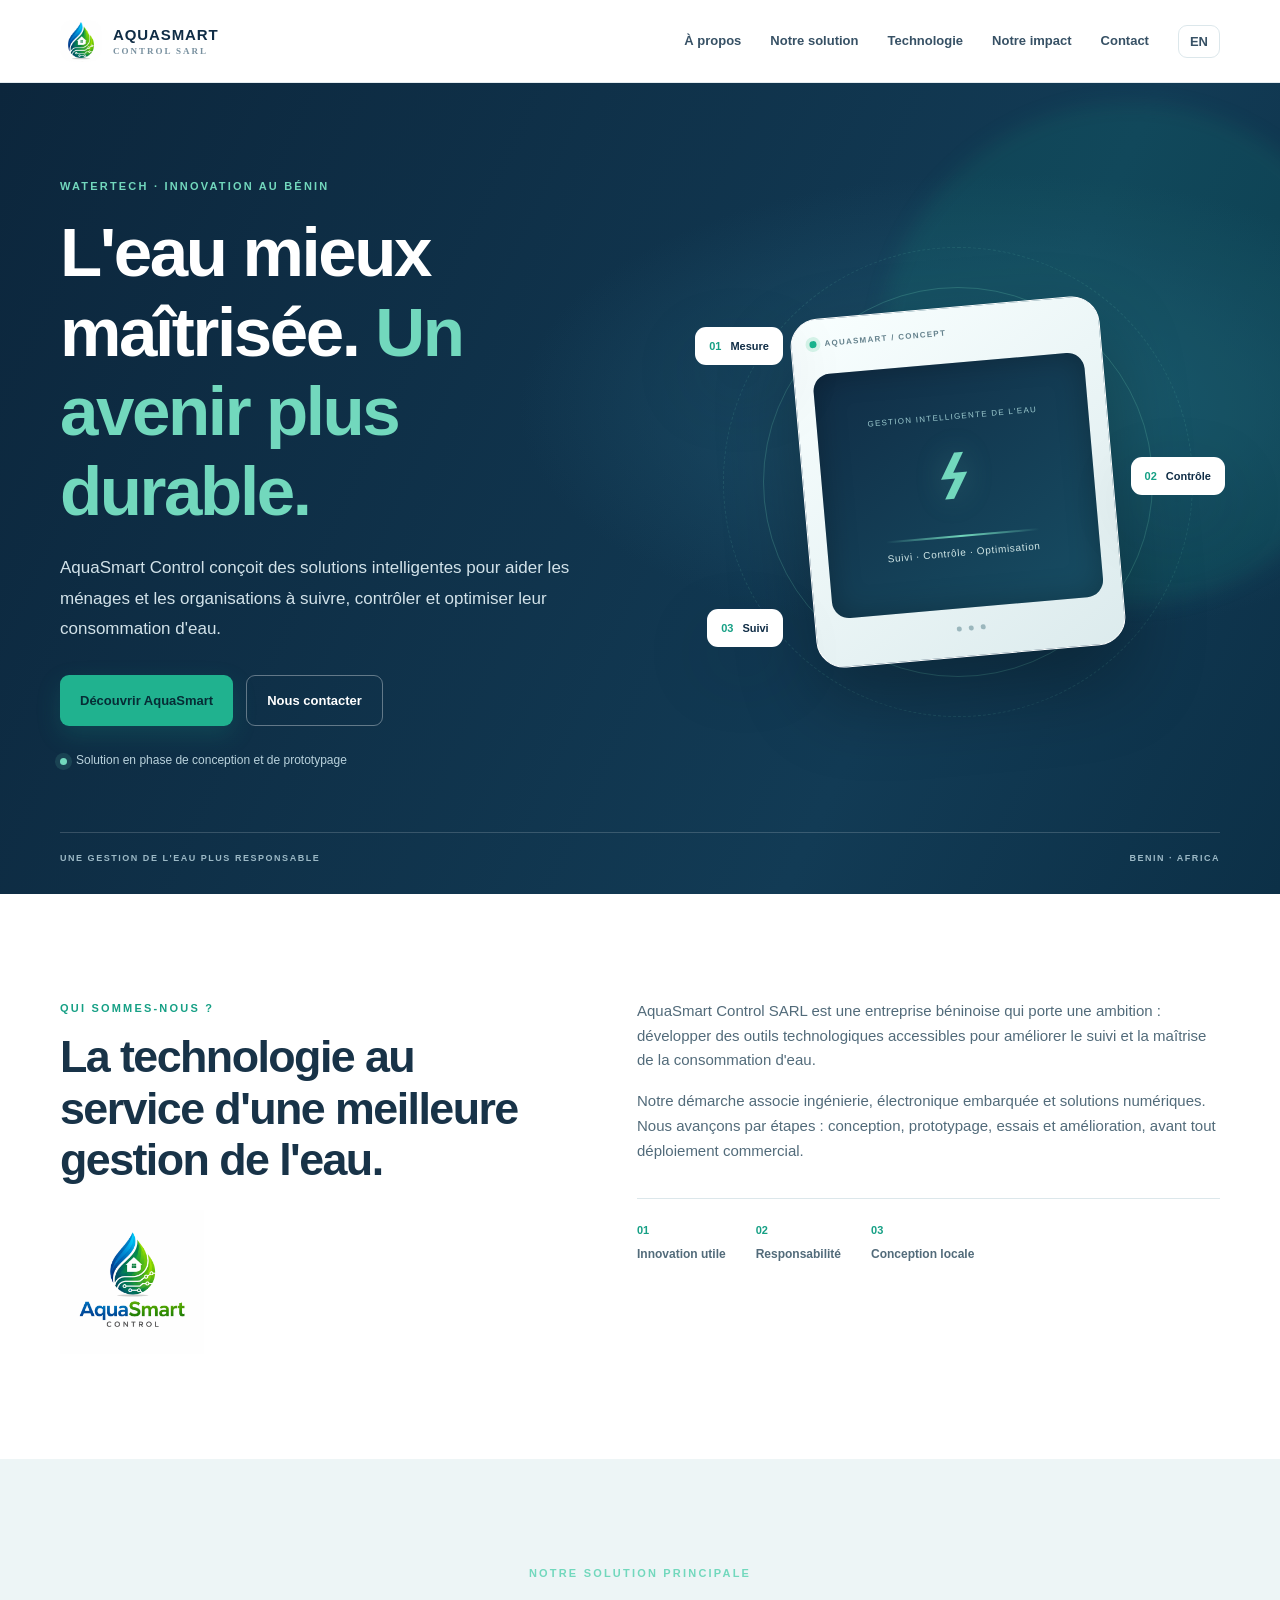
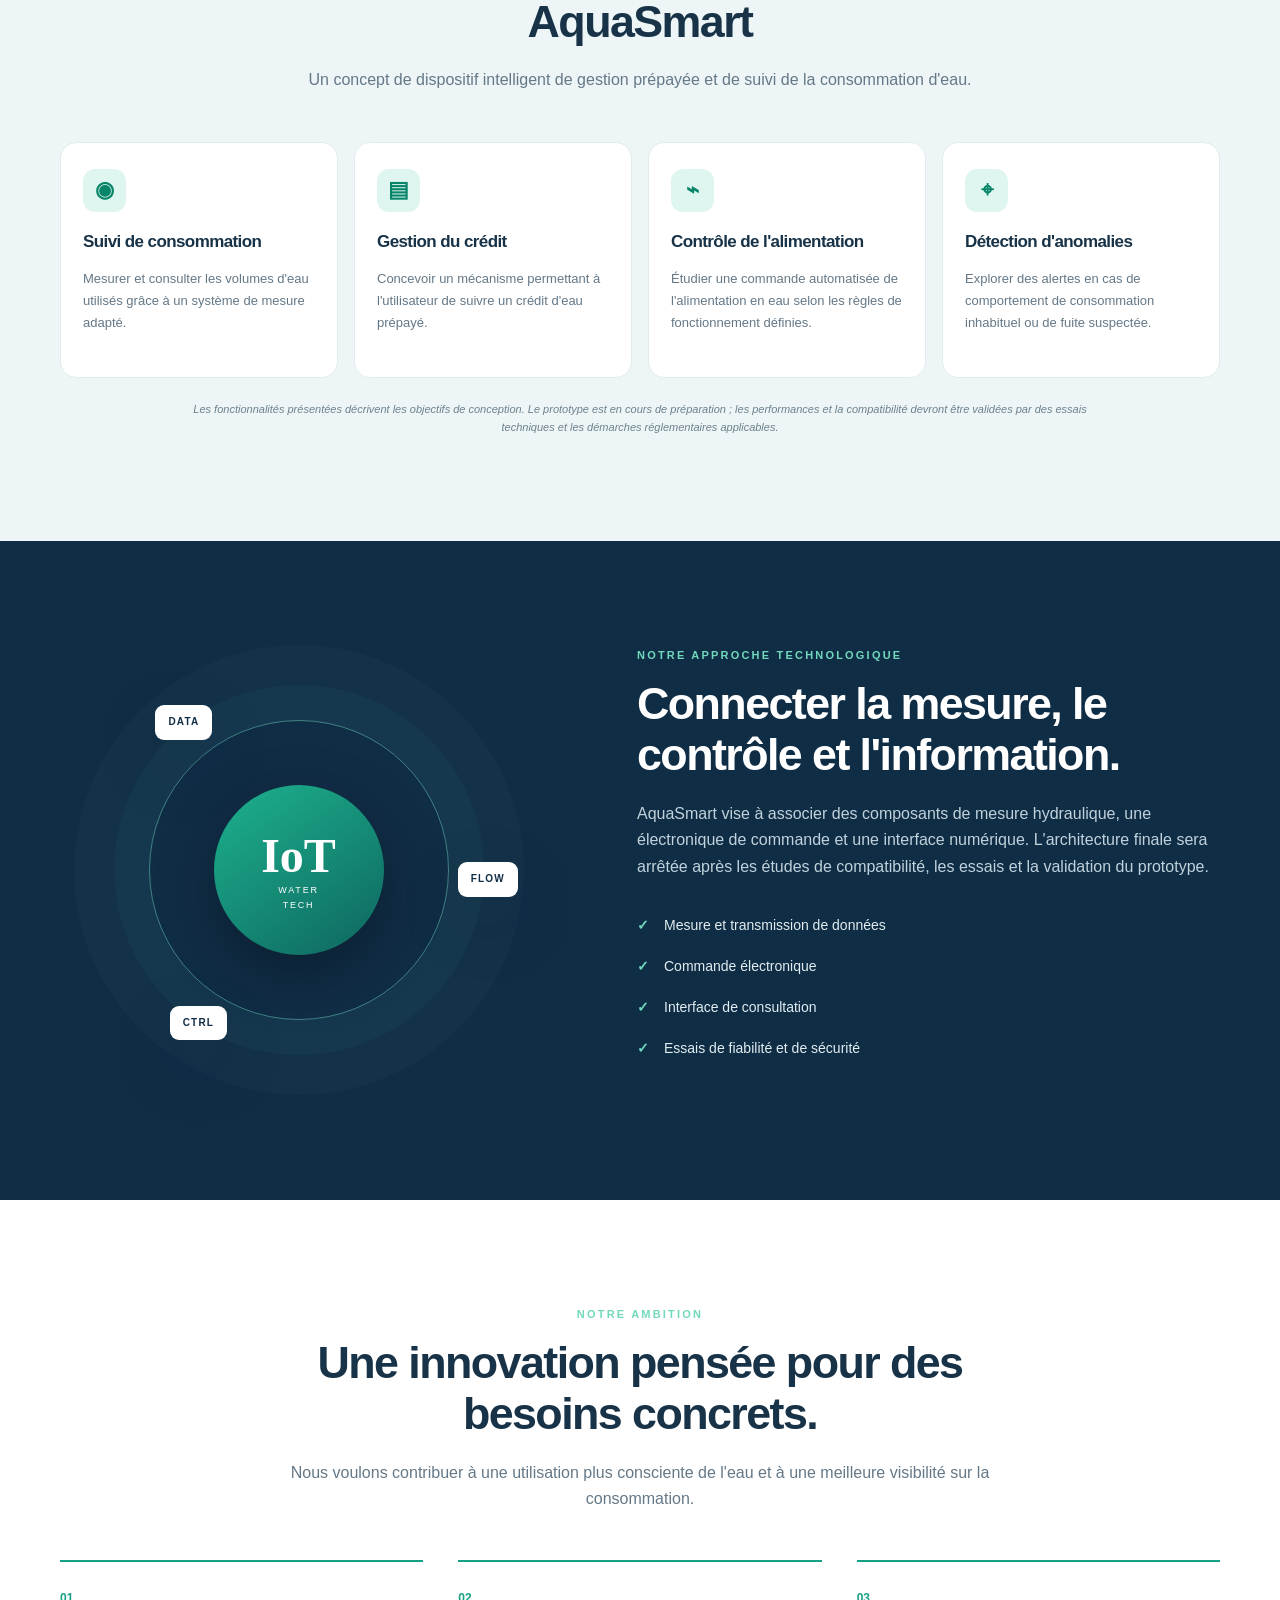
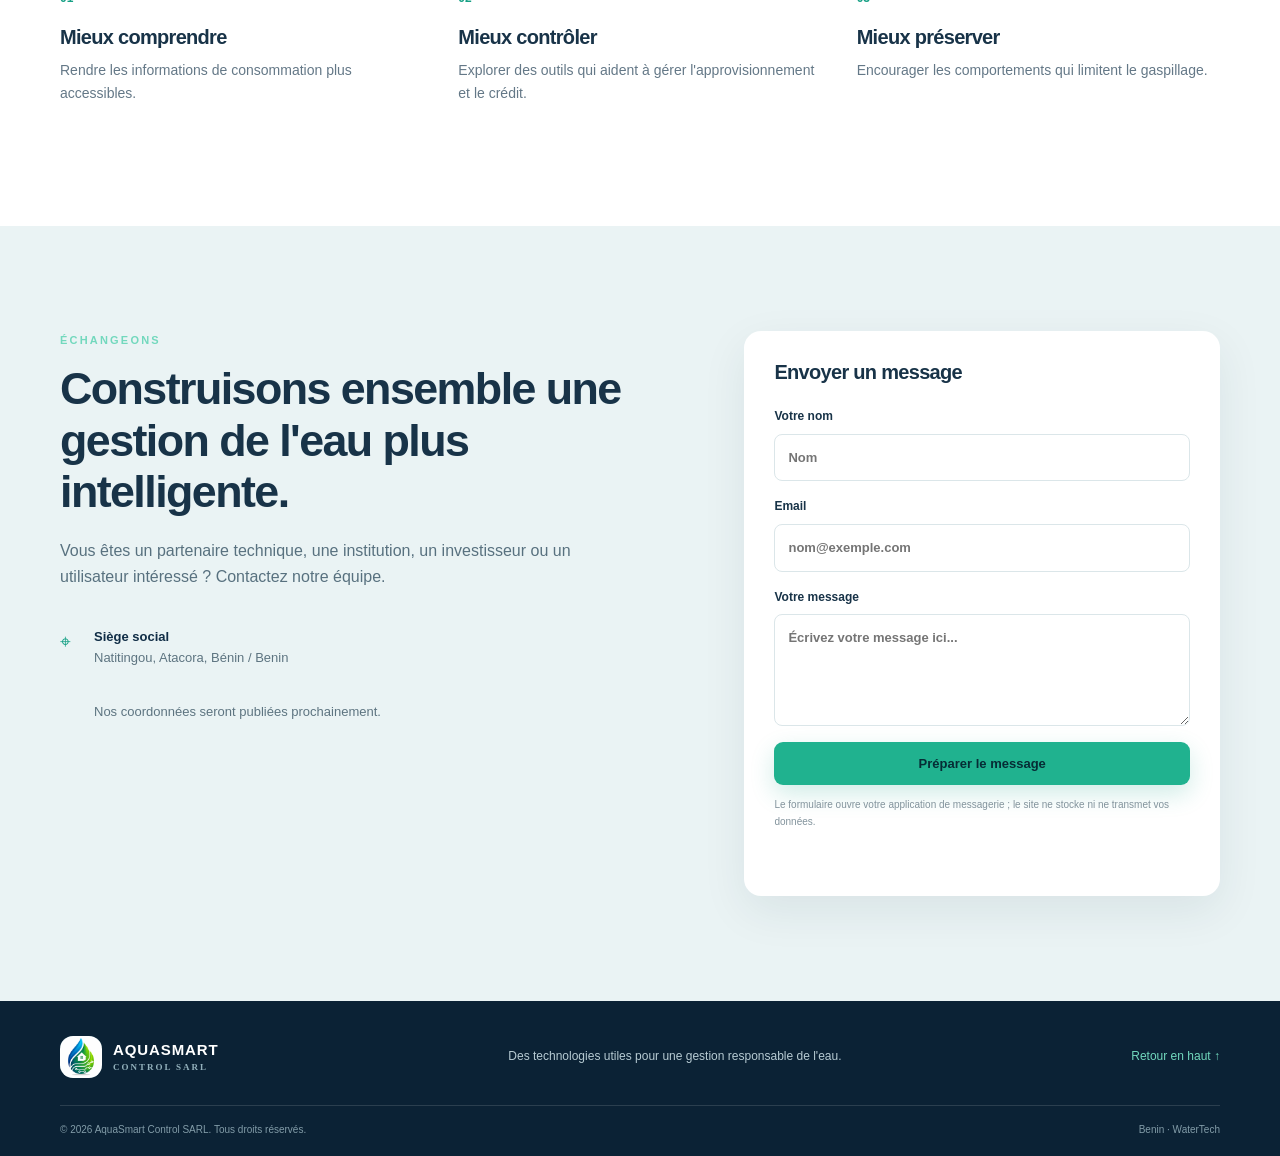
==== index.html @ e3e02429 "Publish AquaSmart showcase site Co-authored-by: Copilot <223556219+Copilot@users.noreply.github.com>" ====
<!doctype html>
<html lang="fr">
<head>
  <meta charset="utf-8">
  <meta name="viewport" content="width=device-width, initial-scale=1">
  <meta name="description" content="AquaSmart Control SARL développe des solutions intelligentes pour mieux suivre, contrôler et optimiser la consommation d'eau.">
  <meta name="theme-color" content="#102d46">
  <meta property="og:type" content="website">
  <meta property="og:title" content="AquaSmart Control SARL | Gestion intelligente de l'eau">
  <meta property="og:description" content="Des solutions intelligentes pour mieux suivre, contrôler et optimiser la consommation d'eau.">
  <title>AquaSmart Control SARL | Gestion intelligente de l'eau</title>
  <link rel="icon" href="assets/logo-mark.png" type="image/png">
  <link rel="stylesheet" href="styles.css">
  <script defer src="script.js"></script>
</head>
<body>
  <a class="skip-link" href="#main">Aller au contenu / Skip to content</a>
  <header class="site-header">
    <div class="container nav-wrap">
      <a class="brand" href="#home" aria-label="AquaSmart Control, accueil">
        <span class="brand-mark"><img src="assets/logo-mark.png" alt="" width="42" height="42"></span>
        <span class="brand-name">AQUASMART <small>CONTROL SARL</small></span>
      </a>
      <button class="menu-toggle" type="button" aria-expanded="false" aria-controls="main-nav" aria-label="Ouvrir le menu">
        <span></span><span></span><span></span>
      </button>
      <nav id="main-nav" class="main-nav" aria-label="Navigation principale">
        <a href="#about" data-fr="À propos" data-en="About">À propos</a>
        <a href="#solution" data-fr="Notre solution" data-en="Our solution">Notre solution</a>
        <a href="#technology" data-fr="Technologie" data-en="Technology">Technologie</a>
        <a href="#impact" data-fr="Notre impact" data-en="Our impact">Notre impact</a>
        <a href="#contact" data-fr="Contact" data-en="Contact">Contact</a>
        <button class="lang-switch" type="button" aria-label="Passer en anglais">EN</button>
      </nav>
    </div>
  </header>

  <main id="main">
    <section id="home" class="hero">
      <div class="hero-glow"></div>
      <div class="container hero-grid">
        <div class="hero-copy">
          <p class="eyebrow" data-fr="WATERTECH · INNOVATION AU BÉNIN" data-en="WATERTECH · INNOVATION FROM BENIN">WATERTECH · INNOVATION AU BÉNIN</p>
          <h1 data-fr="L'eau mieux maîtrisée. <em>Un avenir plus durable.</em>" data-en="Water, managed smarter. <em>A more sustainable future.</em>">L'eau mieux maîtrisée. <em>Un avenir plus durable.</em></h1>
          <p class="hero-lead" data-fr="AquaSmart Control conçoit des solutions intelligentes pour aider les ménages et les organisations à suivre, contrôler et optimiser leur consommation d'eau." data-en="AquaSmart Control is developing smart solutions to help households and organisations monitor, control and optimise their water use.">AquaSmart Control conçoit des solutions intelligentes pour aider les ménages et les organisations à suivre, contrôler et optimiser leur consommation d'eau.</p>
          <div class="hero-actions">
            <a class="button button-primary" href="#solution" data-fr="Découvrir AquaSmart" data-en="Discover AquaSmart">Découvrir AquaSmart</a>
            <a class="button button-ghost" href="#contact" data-fr="Nous contacter" data-en="Contact us">Nous contacter</a>
          </div>
          <p class="status-note"><span class="status-dot"></span><span data-fr="Solution en phase de conception et de prototypage" data-en="Solution in design and prototyping phase">Solution en phase de conception et de prototypage</span></p>
        </div>
        <div class="hero-visual" aria-label="Illustration conceptuelle d'un système intelligent de gestion de l'eau">
          <div class="water-orbit orbit-one"></div><div class="water-orbit orbit-two"></div>
          <div class="device-card">
            <div class="device-top"><span class="device-light"></span><span>AQUASMART / CONCEPT</span></div>
            <div class="device-screen">
              <div class="screen-label" data-fr="GESTION INTELLIGENTE DE L'EAU" data-en="SMART WATER MANAGEMENT">GESTION INTELLIGENTE DE L'EAU</div>
              <div class="screen-drop">⌁</div>
              <div class="screen-line"></div>
              <div class="screen-caption" data-fr="Suivi · Contrôle · Optimisation" data-en="Monitor · Control · Optimise">Suivi · Contrôle · Optimisation</div>
            </div>
            <div class="device-bottom"><span></span><span></span><span></span></div>
          </div>
          <div class="float-tag tag-a"><b>01</b><span data-fr="Mesure" data-en="Measurement">Mesure</span></div>
          <div class="float-tag tag-b"><b>02</b><span data-fr="Contrôle" data-en="Control">Contrôle</span></div>
          <div class="float-tag tag-c"><b>03</b><span data-fr="Suivi" data-en="Monitoring">Suivi</span></div>
        </div>
      </div>
      <div class="hero-bottom container"><span data-fr="UNE GESTION DE L'EAU PLUS RESPONSABLE" data-en="TOWARDS MORE RESPONSIBLE WATER USE">UNE GESTION DE L'EAU PLUS RESPONSABLE</span><span>BENIN · AFRICA</span></div>
    </section>

    <section id="about" class="section section-light">
      <div class="container two-col">
        <div>
          <p class="eyebrow eyebrow-dark" data-fr="QUI SOMMES-NOUS ?" data-en="WHO WE ARE">QUI SOMMES-NOUS ?</p>
          <h2 data-fr="La technologie au service d'une meilleure gestion de l'eau." data-en="Technology for better water management.">La technologie au service d'une meilleure gestion de l'eau.</h2>
          <figure class="about-logo"><img src="assets/logo-aquasmart.png" width="160" height="160" alt="Logo AquaSmart Control SARL" loading="lazy"></figure>
        </div>
        <div class="section-text">
          <p data-fr="AquaSmart Control SARL est une entreprise béninoise qui porte une ambition : développer des outils technologiques accessibles pour améliorer le suivi et la maîtrise de la consommation d'eau." data-en="AquaSmart Control SARL is a Beninese company with a clear ambition: to develop accessible technology that improves water-use monitoring and management.">AquaSmart Control SARL est une entreprise béninoise qui porte une ambition : développer des outils technologiques accessibles pour améliorer le suivi et la maîtrise de la consommation d'eau.</p>
          <p data-fr="Notre démarche associe ingénierie, électronique embarquée et solutions numériques. Nous avançons par étapes : conception, prototypage, essais et amélioration, avant tout déploiement commercial." data-en="Our approach combines engineering, embedded electronics and digital solutions. We work in stages: design, prototyping, testing and refinement before commercial deployment.">Notre démarche associe ingénierie, électronique embarquée et solutions numériques. Nous avançons par étapes : conception, prototypage, essais et amélioration, avant tout déploiement commercial.</p>
          <div class="values">
            <div><b>01</b><span data-fr="Innovation utile" data-en="Purposeful innovation">Innovation utile</span></div>
            <div><b>02</b><span data-fr="Responsabilité" data-en="Responsibility">Responsabilité</span></div>
            <div><b>03</b><span data-fr="Conception locale" data-en="Local development">Conception locale</span></div>
          </div>
        </div>
      </div>
    </section>

    <section id="solution" class="section solution-section">
      <div class="container">
        <div class="section-heading">
          <p class="eyebrow" data-fr="NOTRE SOLUTION PRINCIPALE" data-en="OUR CORE SOLUTION">NOTRE SOLUTION PRINCIPALE</p>
          <h2>AquaSmart</h2>
          <p data-fr="Un concept de dispositif intelligent de gestion prépayée et de suivi de la consommation d'eau." data-en="A concept for a smart prepaid water-management and consumption-monitoring device.">Un concept de dispositif intelligent de gestion prépayée et de suivi de la consommation d'eau.</p>
        </div>
        <div class="feature-grid">
          <article class="feature-card"><div class="feature-icon">◉</div><h3 data-fr="Suivi de consommation" data-en="Consumption monitoring">Suivi de consommation</h3><p data-fr="Mesurer et consulter les volumes d'eau utilisés grâce à un système de mesure adapté." data-en="Measure and review water usage through an appropriate metering system.">Mesurer et consulter les volumes d'eau utilisés grâce à un système de mesure adapté.</p></article>
          <article class="feature-card"><div class="feature-icon">▤</div><h3 data-fr="Gestion du crédit" data-en="Credit management">Gestion du crédit</h3><p data-fr="Concevoir un mécanisme permettant à l'utilisateur de suivre un crédit d'eau prépayé." data-en="Design a mechanism that allows users to track prepaid water credit.">Concevoir un mécanisme permettant à l'utilisateur de suivre un crédit d'eau prépayé.</p></article>
          <article class="feature-card"><div class="feature-icon">⌁</div><h3 data-fr="Contrôle de l'alimentation" data-en="Water-supply control">Contrôle de l'alimentation</h3><p data-fr="Étudier une commande automatisée de l'alimentation en eau selon les règles de fonctionnement définies." data-en="Develop automated water-supply control based on defined operating rules.">Étudier une commande automatisée de l'alimentation en eau selon les règles de fonctionnement définies.</p></article>
          <article class="feature-card"><div class="feature-icon">⌖</div><h3 data-fr="Détection d'anomalies" data-en="Anomaly detection">Détection d'anomalies</h3><p data-fr="Explorer des alertes en cas de comportement de consommation inhabituel ou de fuite suspectée." data-en="Explore alerts for unusual consumption patterns or suspected leaks.">Explorer des alertes en cas de comportement de consommation inhabituel ou de fuite suspectée.</p></article>
        </div>
        <p class="disclaimer" data-fr="Les fonctionnalités présentées décrivent les objectifs de conception. Le prototype est en cours de préparation ; les performances et la compatibilité devront être validées par des essais techniques et les démarches réglementaires applicables." data-en="The features described are design objectives. The prototype is being prepared; performance and compatibility must be validated through technical testing and applicable regulatory procedures.">Les fonctionnalités présentées décrivent les objectifs de conception. Le prototype est en cours de préparation ; les performances et la compatibilité devront être validées par des essais techniques et les démarches réglementaires applicables.</p>
      </div>
    </section>

    <section id="technology" class="section tech-section">
      <div class="container tech-grid">
        <div class="tech-art"><div class="tech-ring"></div><div class="tech-core"><span>IoT</span><small>WATER<br>TECH</small></div><div class="tech-node node-1">DATA</div><div class="tech-node node-2">FLOW</div><div class="tech-node node-3">CTRL</div></div>
        <div>
          <p class="eyebrow" data-fr="NOTRE APPROCHE TECHNOLOGIQUE" data-en="OUR TECHNOLOGY APPROACH">NOTRE APPROCHE TECHNOLOGIQUE</p>
          <h2 data-fr="Connecter la mesure, le contrôle et l'information." data-en="Connecting measurement, control and information.">Connecter la mesure, le contrôle et l'information.</h2>
          <p data-fr="AquaSmart vise à associer des composants de mesure hydraulique, une électronique de commande et une interface numérique. L'architecture finale sera arrêtée après les études de compatibilité, les essais et la validation du prototype." data-en="AquaSmart aims to combine hydraulic measurement components, control electronics and a digital interface. The final architecture will be determined after compatibility studies, testing and prototype validation.">AquaSmart vise à associer des composants de mesure hydraulique, une électronique de commande et une interface numérique. L'architecture finale sera arrêtée après les études de compatibilité, les essais et la validation du prototype.</p>
          <ul class="check-list">
            <li data-fr="Mesure et transmission de données" data-en="Measurement and data transmission">Mesure et transmission de données</li>
            <li data-fr="Commande électronique" data-en="Electronic control">Commande électronique</li>
            <li data-fr="Interface de consultation" data-en="User information interface">Interface de consultation</li>
            <li data-fr="Essais de fiabilité et de sécurité" data-en="Reliability and safety testing">Essais de fiabilité et de sécurité</li>
          </ul>
        </div>
      </div>
    </section>

    <section id="impact" class="section impact-section">
      <div class="container">
        <div class="section-heading">
          <p class="eyebrow" data-fr="NOTRE AMBITION" data-en="OUR AMBITION">NOTRE AMBITION</p>
          <h2 data-fr="Une innovation pensée pour des besoins concrets." data-en="Innovation designed for real-world needs.">Une innovation pensée pour des besoins concrets.</h2>
          <p data-fr="Nous voulons contribuer à une utilisation plus consciente de l'eau et à une meilleure visibilité sur la consommation." data-en="We aim to support more conscious water use and give users better visibility into consumption.">Nous voulons contribuer à une utilisation plus consciente de l'eau et à une meilleure visibilité sur la consommation.</p>
        </div>
        <div class="impact-grid">
          <div><span>01</span><h3 data-fr="Mieux comprendre" data-en="Understand better">Mieux comprendre</h3><p data-fr="Rendre les informations de consommation plus accessibles." data-en="Make water-use information easier to access.">Rendre les informations de consommation plus accessibles.</p></div>
          <div><span>02</span><h3 data-fr="Mieux contrôler" data-en="Control better">Mieux contrôler</h3><p data-fr="Explorer des outils qui aident à gérer l'approvisionnement et le crédit." data-en="Develop tools that help manage water supply and credit.">Explorer des outils qui aident à gérer l'approvisionnement et le crédit.</p></div>
          <div><span>03</span><h3 data-fr="Mieux préserver" data-en="Preserve better">Mieux préserver</h3><p data-fr="Encourager les comportements qui limitent le gaspillage." data-en="Encourage practices that help reduce waste.">Encourager les comportements qui limitent le gaspillage.</p></div>
        </div>
      </div>
    </section>

    <section id="contact" class="section contact-section">
      <div class="container contact-grid">
        <div>
          <p class="eyebrow" data-fr="ÉCHANGEONS" data-en="LET'S CONNECT">ÉCHANGEONS</p>
          <h2 data-fr="Construisons ensemble une gestion de l'eau plus intelligente." data-en="Let's build smarter water management together.">Construisons ensemble une gestion de l'eau plus intelligente.</h2>
          <p data-fr="Vous êtes un partenaire technique, une institution, un investisseur ou un utilisateur intéressé ? Contactez notre équipe." data-en="Are you a technical partner, institution, investor or interested user? Get in touch with our team.">Vous êtes un partenaire technique, une institution, un investisseur ou un utilisateur intéressé ? Contactez notre équipe.</p>
          <div class="contact-details">
            <p><span>⌖</span><b data-fr="Siège social" data-en="Registered office">Siège social</b><br>Natitingou, Atacora, Bénin / Benin</p>
            <p class="contact-method" id="company-email" hidden><span>✉</span><b>Email</b><br><a></a></p>
            <p class="contact-method" id="company-phone" hidden><span>☎</span><b data-fr="Téléphone" data-en="Phone">Téléphone</b><br><a></a></p>
            <p id="contact-pending" data-fr="Nos coordonnées seront publiées prochainement." data-en="Our contact details will be published soon.">Nos coordonnées seront publiées prochainement.</p>
          </div>
        </div>
        <form class="contact-form" id="contact-form">
          <h3 data-fr="Envoyer un message" data-en="Send a message">Envoyer un message</h3>
          <label><span data-fr="Votre nom" data-en="Your name">Votre nom</span><input name="name" required autocomplete="name" placeholder="Nom" data-placeholder-fr="Nom" data-placeholder-en="Name"></label>
          <label><span>Email</span><input type="email" name="email" required autocomplete="email" placeholder="nom@exemple.com" data-placeholder-fr="nom@exemple.com" data-placeholder-en="name@example.com"></label>
          <label><span data-fr="Votre message" data-en="Your message">Votre message</span><textarea name="message" rows="4" required placeholder="Écrivez votre message ici..." data-placeholder-fr="Écrivez votre message ici..." data-placeholder-en="Write your message here..."></textarea></label>
          <button class="button button-primary" type="submit" data-fr="Préparer le message" data-en="Prepare message">Préparer le message</button>
          <small data-fr="Le formulaire ouvre votre application de messagerie ; le site ne stocke ni ne transmet vos données." data-en="The form opens your email application; this site does not store or transmit your data.">Le formulaire ouvre votre application de messagerie ; le site ne stocke ni ne transmet vos données.</small>
          <p class="form-status" id="form-status" role="status" aria-live="polite"></p>
        </form>
      </div>
    </section>
  </main>

  <footer class="site-footer">
    <div class="container footer-top">
      <a class="brand brand-footer" href="#home"><span class="brand-mark"><img src="assets/logo-mark.png" alt="" width="42" height="42"></span><span class="brand-name">AQUASMART <small>CONTROL SARL</small></span></a>
      <p data-fr="Des technologies utiles pour une gestion responsable de l'eau." data-en="Useful technology for responsible water management.">Des technologies utiles pour une gestion responsable de l'eau.</p>
      <a href="#home" class="back-top" data-fr="Retour en haut ↑" data-en="Back to top ↑">Retour en haut ↑</a>
    </div>
    <div class="container footer-bottom"><span>© <span id="year"></span> AquaSmart Control SARL. <span data-fr="Tous droits réservés." data-en="All rights reserved.">Tous droits réservés.</span></span><span>Benin · WaterTech</span></div>
  </footer>
</body>
</html>
---- styles.css ----
:root{--navy:#102d46;--navy2:#173d58;--teal:#16a085;--mint:#dff5ef;--ink:#183348;--muted:#647887;--paper:#f5f9fa;--white:#fff;--line:#dce7eb;--shadow:0 24px 70px rgba(5,33,51,.16)}
*{box-sizing:border-box}html{scroll-behavior:smooth}body{margin:0;font-family:'DM Sans',Arial,sans-serif;color:var(--ink);background:var(--paper);line-height:1.65}h1,h2,h3,.brand-name{font-family:Manrope,Arial,sans-serif;line-height:1.15;letter-spacing:-.035em}h1{font-size:clamp(2.7rem,5.4vw,5.3rem);margin:18px 0 22px;font-weight:800}h1 em{color:#72d8bd;font-style:normal}h2{font-size:clamp(2rem,3.5vw,3.45rem);margin:12px 0 20px}h3{font-size:1.25rem}p{margin:0 0 16px}.container{width:min(1160px,calc(100% - 44px));margin:auto}.skip-link{position:absolute;left:-999px;top:8px;background:#fff;padding:10px;z-index:99}.skip-link:focus{left:8px}.sr-only{position:absolute;width:1px;height:1px;padding:0;margin:-1px;overflow:hidden;clip:rect(0,0,0,0);white-space:nowrap;border:0}
.site-header{position:sticky;top:0;z-index:20;background:rgba(255,255,255,.94);backdrop-filter:blur(14px);border-bottom:1px solid rgba(220,231,235,.8)}.nav-wrap{height:82px;display:flex;align-items:center;justify-content:space-between}.brand{display:flex;align-items:center;gap:11px;text-decoration:none;color:var(--navy)}.brand-mark{display:grid;place-items:center;width:42px;height:42px;border-radius:13px;background:var(--navy);color:#fff;font-family:Manrope;font-weight:800;font-size:22px}.brand-mark span{color:#72d8bd}.brand-name{font-size:15px;font-weight:800;letter-spacing:.06em}.brand-name small{display:block;font:600 9px 'DM Sans';letter-spacing:.22em;color:#78909f;margin-top:3px}.main-nav{display:flex;align-items:center;gap:29px}.main-nav a,.lang-switch{font-size:13px;font-weight:700;color:#375165;text-decoration:none;background:none;border:0;cursor:pointer}.main-nav a:hover,.lang-switch:hover{color:var(--teal)}.lang-switch{border:1px solid var(--line);padding:8px 11px;border-radius:9px}.menu-toggle{display:none}
.hero{position:relative;overflow:hidden;background:radial-gradient(ellipse at 78% 40%,#1e536d 0%,transparent 34%),linear-gradient(115deg,#0c263c,#123b55 70%,#0c3047);color:#fff;padding:94px 0 28px}.hero-glow{position:absolute;width:500px;height:500px;border-radius:50%;background:rgba(22,160,133,.13);filter:blur(10px);right:-100px;top:20px}.hero-grid{position:relative;display:grid;grid-template-columns:1.05fr .95fr;align-items:center;gap:55px;min-height:475px}.eyebrow{font-size:11px;letter-spacing:.2em;font-weight:800;color:#72d8bd;margin:0 0 14px}.eyebrow-dark{color:var(--teal)}.hero-lead{font-size:17px;color:#d2e2e9;max-width:590px;line-height:1.8}.hero-actions{display:flex;gap:13px;flex-wrap:wrap;margin-top:30px}.button{display:inline-flex;align-items:center;justify-content:center;border:0;border-radius:9px;padding:14px 20px;font-weight:700;font-size:13px;text-decoration:none;cursor:pointer;transition:.2s}.button:hover{transform:translateY(-2px)}.button-primary{background:#20b28f;color:#062c35;box-shadow:0 9px 25px rgba(22,160,133,.2)}.button-ghost{border:1px solid rgba(255,255,255,.35);color:#fff}.status-note{margin-top:25px;font-size:12px;color:#b9d2dc;display:flex;align-items:center;gap:9px}.status-dot{width:7px;height:7px;border-radius:50%;background:#72d8bd;box-shadow:0 0 0 5px rgba(114,216,189,.12)}.hero-visual{position:relative;min-height:420px;display:grid;place-items:center}.device-card{z-index:2;width:min(310px,78%);height:350px;background:linear-gradient(145deg,#f9ffff,#dcebed);border-radius:28px;padding:18px;box-shadow:0 35px 80px rgba(0,0,0,.3);transform:rotate(-5deg);border:1px solid #fff}.device-top{display:flex;align-items:center;gap:8px;font-size:8px;font-weight:800;letter-spacing:.16em;color:#64818c}.device-light{width:7px;height:7px;border-radius:50%;background:#18b58e;box-shadow:0 0 0 4px #d5f4e9}.device-screen{margin-top:24px;height:245px;border-radius:17px;background:linear-gradient(145deg,#102d46,#174d63);padding:23px 17px;color:#fff;text-align:center;display:flex;align-items:center;flex-direction:column;justify-content:center;box-shadow:inset 0 0 30px rgba(0,0,0,.25)}.screen-label{font-size:8px;letter-spacing:.16em;color:#9bc9ce}.screen-drop{font-size:95px;line-height:1.1;color:#72d8bd;text-shadow:0 0 30px rgba(114,216,189,.25);transform:rotate(90deg)}.screen-line{width:65%;height:2px;background:linear-gradient(90deg,transparent,#72d8bd,transparent);margin:8px}.screen-caption{font-size:10px;color:#d1e7e7;letter-spacing:.07em}.device-bottom{display:flex;gap:7px;justify-content:center;margin-top:18px}.device-bottom span{width:5px;height:5px;border-radius:50%;background:#9bb7bd}.water-orbit{position:absolute;border:1px solid rgba(114,216,189,.24);border-radius:50%;width:390px;height:390px}.orbit-two{width:470px;height:470px;border-style:dashed;opacity:.55}.float-tag{position:absolute;z-index:3;background:#fff;color:var(--navy);padding:10px 14px;border-radius:11px;box-shadow:var(--shadow);font-size:11px;font-weight:700;display:flex;align-items:center;gap:9px}.float-tag b{color:var(--teal)}.tag-a{top:55px;left:0}.tag-b{right:-5px;top:185px}.tag-c{bottom:45px;left:12px}.hero-bottom{display:flex;justify-content:space-between;border-top:1px solid rgba(255,255,255,.17);padding-top:18px;margin-top:45px;color:#9cb9c6;font-size:9px;letter-spacing:.17em;font-weight:700}
.section{padding:105px 0}.section-light{background:#fff}.two-col{display:grid;grid-template-columns:.9fr 1.1fr;gap:100px}.section-text{color:#526b7a;font-size:15px}.values{display:flex;gap:30px;margin-top:35px;border-top:1px solid var(--line);padding-top:22px}.values div{display:flex;flex-direction:column;gap:5px;font-size:12px;font-weight:700}.values b{color:var(--teal);font-size:11px}.solution-section{background:#edf5f6}.section-heading{text-align:center;max-width:760px;margin:0 auto 48px}.section-heading>p:last-child{color:var(--muted)}.feature-grid{display:grid;grid-template-columns:repeat(4,1fr);gap:16px}.feature-card{background:#fff;border:1px solid #e2ecee;border-radius:16px;padding:26px 22px;min-height:235px;transition:.25s}.feature-card:hover{transform:translateY(-5px);box-shadow:var(--shadow)}.feature-icon{width:43px;height:43px;display:grid;place-items:center;border-radius:12px;background:var(--mint);color:#078568;font-size:22px;font-weight:700;margin-bottom:20px}.feature-card h3{font-size:17px}.feature-card p{font-size:13px;color:var(--muted);line-height:1.7}.disclaimer{font-size:11px;color:#6c818d;margin:22px auto 0;max-width:900px;text-align:center;font-style:italic}
.tech-section{background:var(--navy);color:#fff}.tech-grid{display:grid;grid-template-columns:.9fr 1.1fr;gap:100px;align-items:center}.tech-grid p:not(.eyebrow){color:#c0d2db}.tech-art{height:390px;position:relative;display:grid;place-items:center}.tech-ring{position:absolute;width:300px;height:300px;border:1px solid rgba(114,216,189,.5);border-radius:50%;box-shadow:0 0 0 35px rgba(114,216,189,.04),0 0 0 75px rgba(114,216,189,.025)}.tech-core{width:170px;height:170px;border-radius:50%;display:flex;flex-direction:column;align-items:center;justify-content:center;background:linear-gradient(145deg,#1db28e,#0e665f);box-shadow:0 20px 60px rgba(0,0,0,.3);z-index:1}.tech-core span{font:800 48px Manrope}.tech-core small{font-size:9px;letter-spacing:.2em;text-align:center}.tech-node{position:absolute;background:#fff;color:var(--navy);padding:9px 13px;border-radius:9px;font-size:10px;font-weight:800;letter-spacing:.12em;box-shadow:var(--shadow)}.node-1{top:30px;left:20%}.node-2{right:4%;top:48%}.node-3{bottom:25px;left:23%}.check-list{list-style:none;padding:0;margin:25px 0}.check-list li{padding:9px 0 9px 27px;position:relative;color:#e1edf0;font-size:14px}.check-list li:before{content:"✓";position:absolute;left:0;color:#72d8bd;font-weight:800}
.impact-section{background:#fff}.impact-grid{display:grid;grid-template-columns:repeat(3,1fr);gap:35px}.impact-grid>div{border-top:2px solid var(--teal);padding-top:22px}.impact-grid span{font-size:12px;color:var(--teal);font-weight:800}.impact-grid h3{margin:15px 0 10px}.impact-grid p{color:var(--muted);font-size:14px}.contact-section{background:#eaf3f4}.contact-grid{display:grid;grid-template-columns:1fr .8fr;gap:90px}.contact-grid>div>p:not(.eyebrow){color:#58717f;max-width:530px}.contact-details{margin-top:35px;display:grid;gap:17px}.contact-details p{font-size:13px;color:#5d7480;padding-left:34px;position:relative}.contact-details p>span{position:absolute;left:0;top:0;color:var(--teal);font-size:19px}.contact-details b{color:var(--navy)}.contact-details a{color:#087e70}.contact-form{background:#fff;padding:30px;border-radius:17px;box-shadow:0 15px 45px rgba(16,45,70,.08)}.contact-form h3{margin:0 0 23px}.contact-form label{display:block;font-size:12px;font-weight:700;margin-bottom:16px}.contact-form input,.contact-form textarea{display:block;width:100%;margin-top:7px;padding:12px 13px;border:1px solid #dbe6e9;border-radius:8px;font:inherit;font-size:13px;outline:none}.contact-form input:focus,.contact-form textarea:focus{border-color:var(--teal);box-shadow:0 0 0 3px rgba(22,160,133,.1)}.contact-form textarea{resize:vertical}.contact-form .button{width:100%}.contact-form small{display:block;color:#82939c;font-size:10px;margin-top:12px}
.site-footer{background:#0b2235;color:#b7cbd3;padding:35px 0 18px}.footer-top{display:flex;align-items:center;justify-content:space-between;gap:25px;padding-bottom:27px}.brand-footer{color:#fff}.brand-footer .brand-mark{background:#1c4d5c}.brand-footer .brand-name small{color:#94b2bd}.footer-top>p{font-size:12px;margin:0}.back-top{font-size:12px;color:#72d8bd;text-decoration:none}.footer-bottom{border-top:1px solid rgba(255,255,255,.13);padding-top:16px;display:flex;justify-content:space-between;font-size:10px;color:#829ca8}
@media(max-width:900px){.main-nav{gap:15px}.main-nav a{font-size:12px}.hero-grid{gap:20px}.two-col,.tech-grid{gap:50px}.feature-grid{grid-template-columns:repeat(2,1fr)}.contact-grid{gap:45px}}
@media(max-width:700px){.container{width:min(100% - 34px,560px)}.nav-wrap{height:70px}.menu-toggle{display:flex;flex-direction:column;gap:5px;border:0;background:none;padding:10px}.menu-toggle span{width:23px;height:2px;background:var(--navy)}.main-nav{display:none;position:absolute;top:70px;left:0;right:0;background:#fff;padding:18px 24px 24px;box-shadow:0 15px 25px rgba(0,0,0,.08);align-items:stretch;flex-direction:column;gap:17px}.main-nav.open{display:flex}.main-nav a{font-size:14px}.lang-switch{align-self:flex-start}.hero{padding:65px 0 22px}.hero-grid{grid-template-columns:1fr;gap:15px}.hero-copy{position:relative;z-index:2}.hero-visual{min-height:350px}.device-card{height:300px;width:250px}.device-screen{height:195px;margin-top:18px}.screen-drop{font-size:75px}.water-orbit{width:310px;height:310px}.orbit-two{width:370px;height:370px}.tag-a{left:2%;top:35px}.tag-b{right:0;top:155px}.tag-c{left:0;bottom:30px}.hero-bottom{margin-top:25px;font-size:8px}.section{padding:72px 0}.two-col,.tech-grid,.contact-grid{grid-template-columns:1fr;gap:30px}.values{gap:20px}.feature-grid{gap:11px}.feature-card{padding:20px 16px;min-height:230px}.tech-art{height:310px;order:2}.tech-ring{width:230px;height:230px}.tech-core{width:140px;height:140px}.tech-core span{font-size:39px}.impact-grid{grid-template-columns:1fr;gap:22px}.impact-grid>div{padding-top:15px}.contact-form{padding:23px}.footer-top{align-items:flex-start;flex-direction:column}.footer-bottom{gap:8px;flex-direction:column}}
@media(prefers-reduced-motion:reduce){html{scroll-behavior:auto}*,*:before,*:after{transition:none!important}}
:focus-visible{outline:3px solid #20b28f;outline-offset:3px}
[id]{scroll-margin-top:96px}
.contact-method[hidden],#contact-pending[hidden]{display:none}
.form-status{min-height:1.5em;color:var(--navy);font-size:13px;font-weight:600}
.about-logo{margin:24px 0 0}
.about-logo img{display:block;width:144px;height:144px;object-fit:contain;mix-blend-mode:multiply}
.brand-mark{overflow:hidden;background:#fff}
.brand-mark img{display:block;width:100%;height:100%;object-fit:contain}
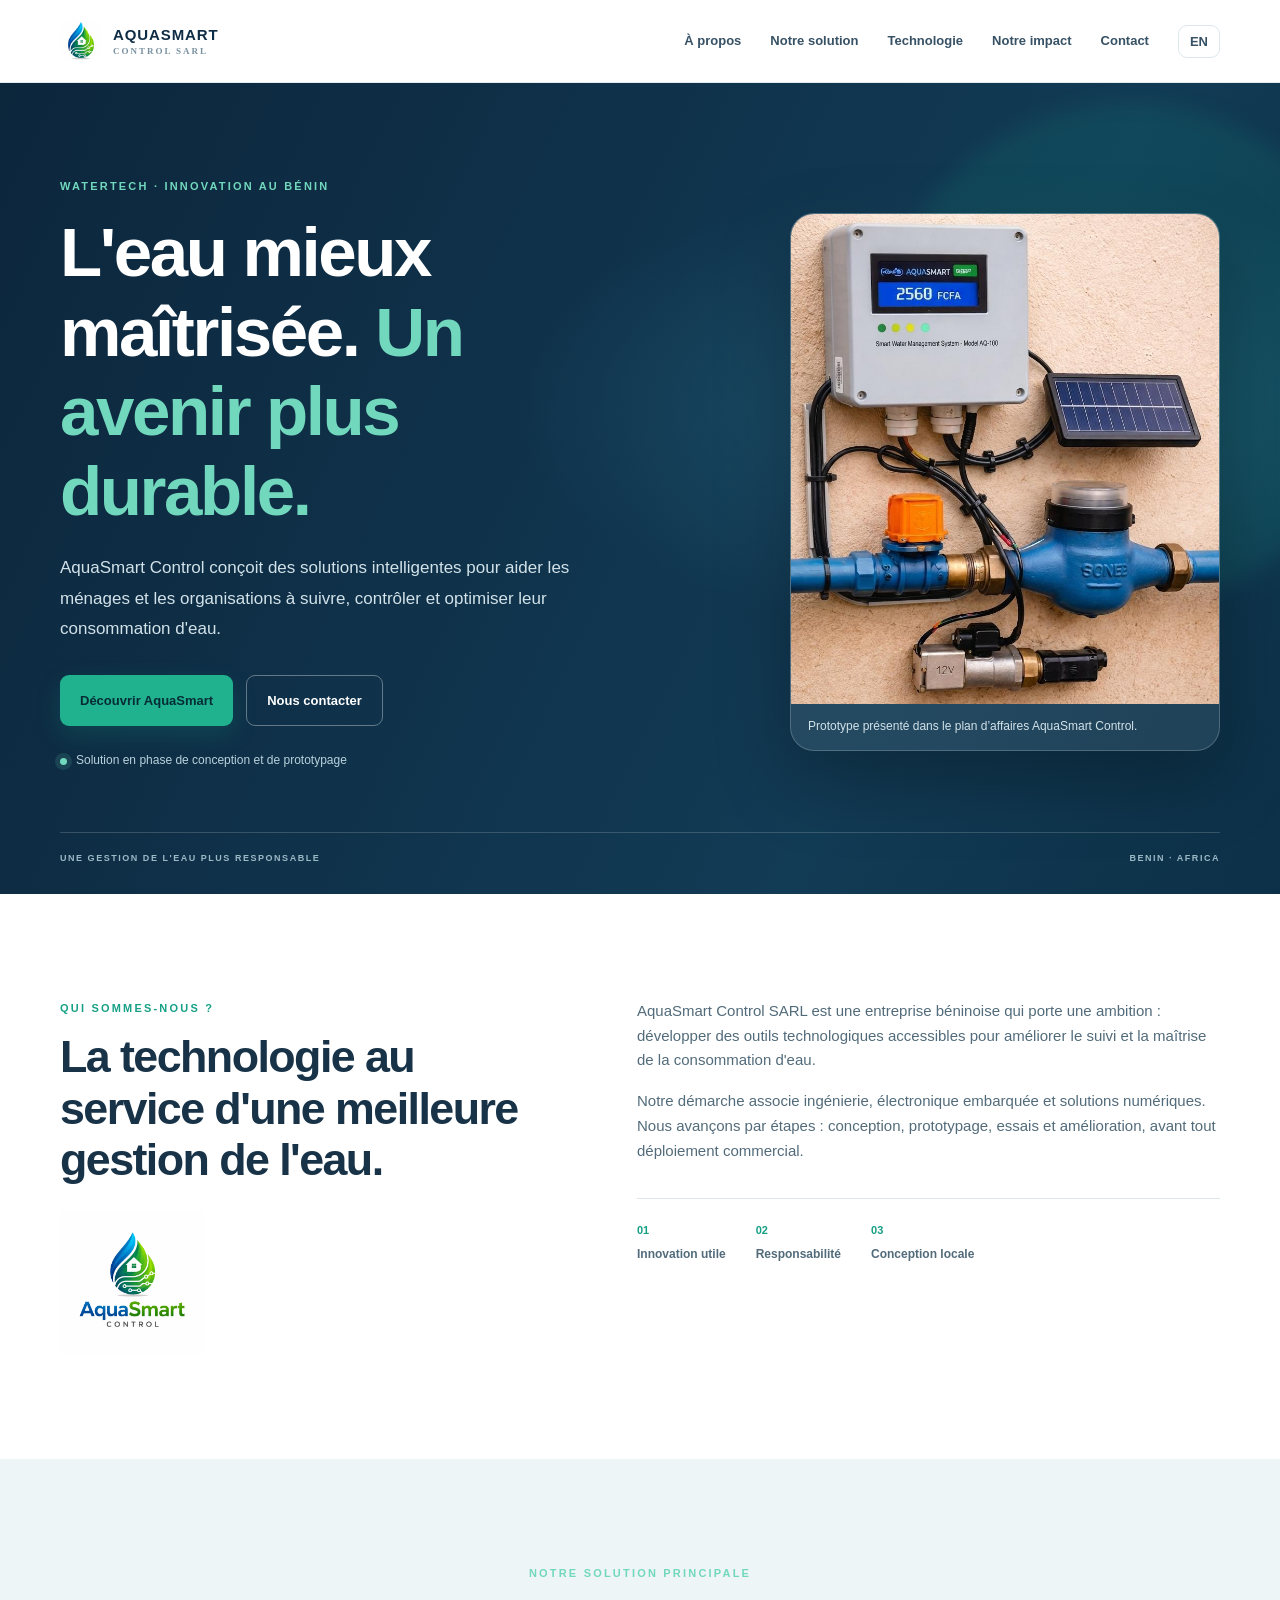
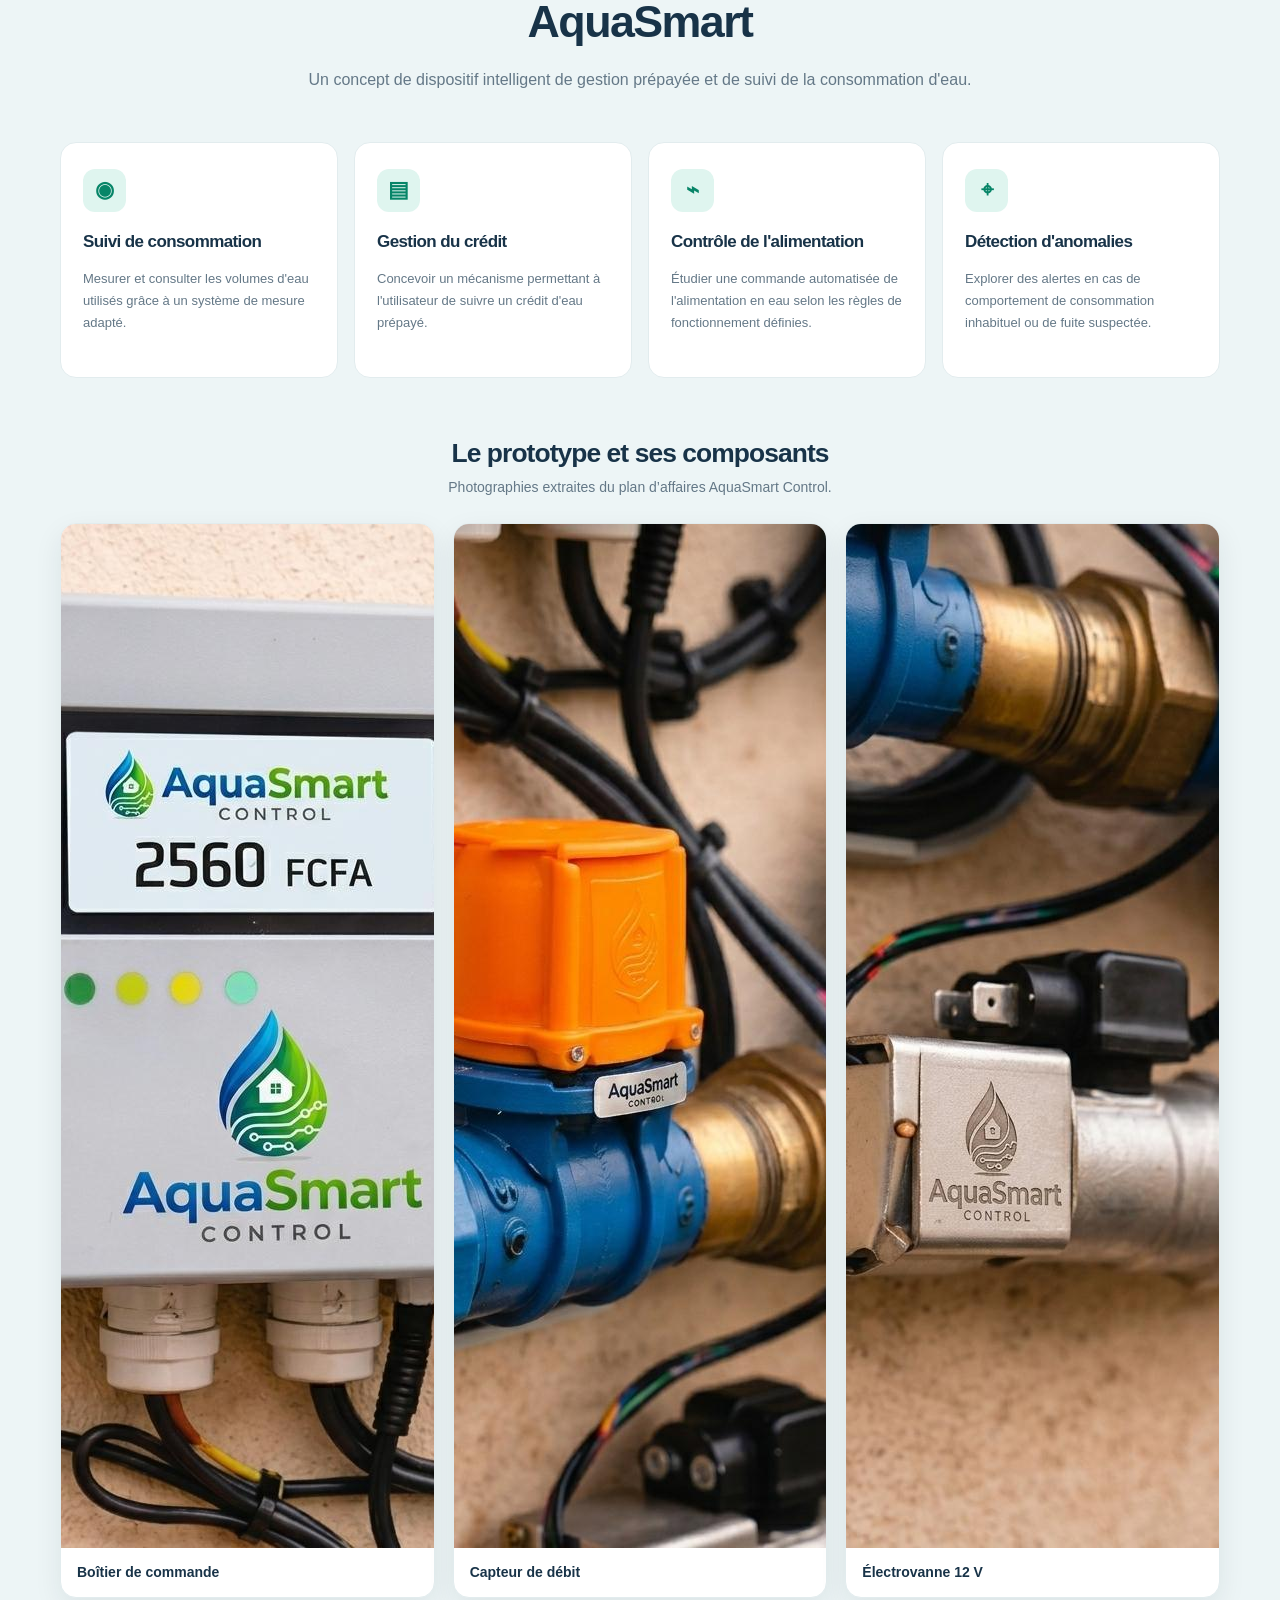
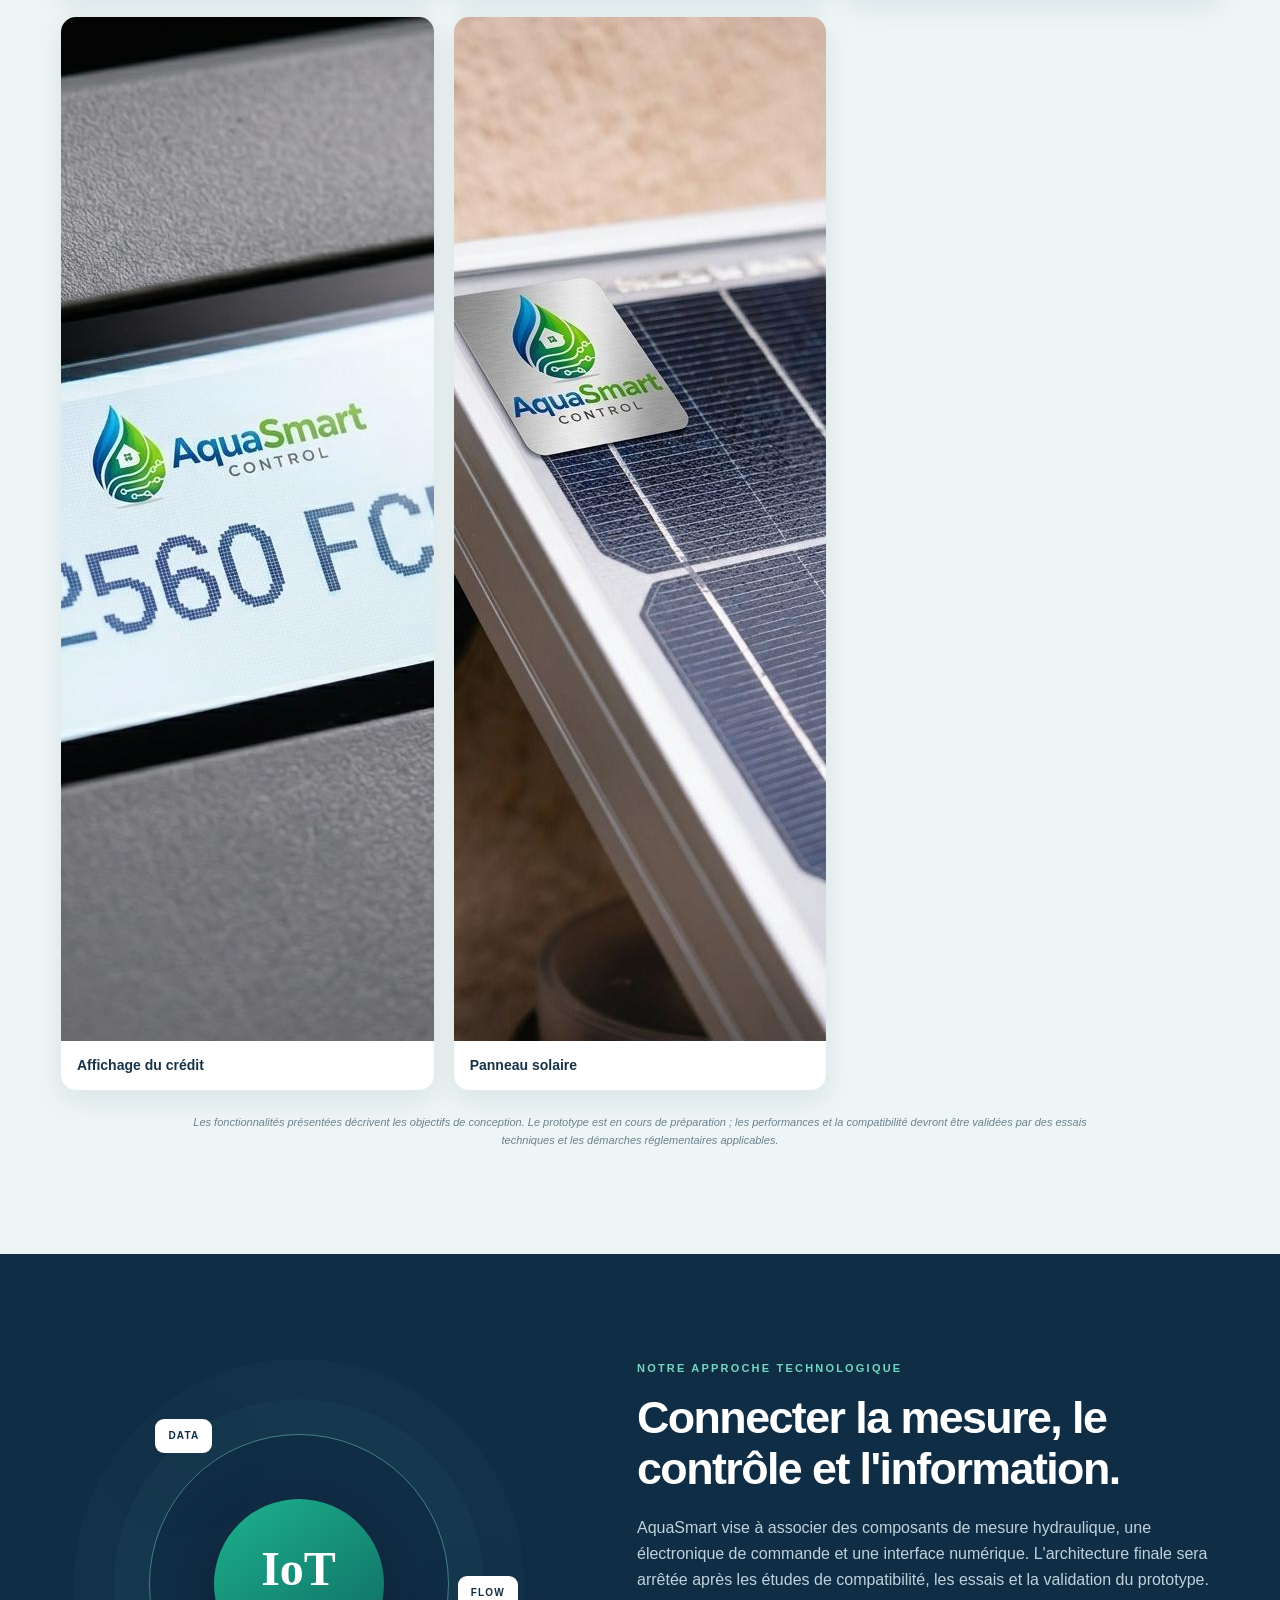
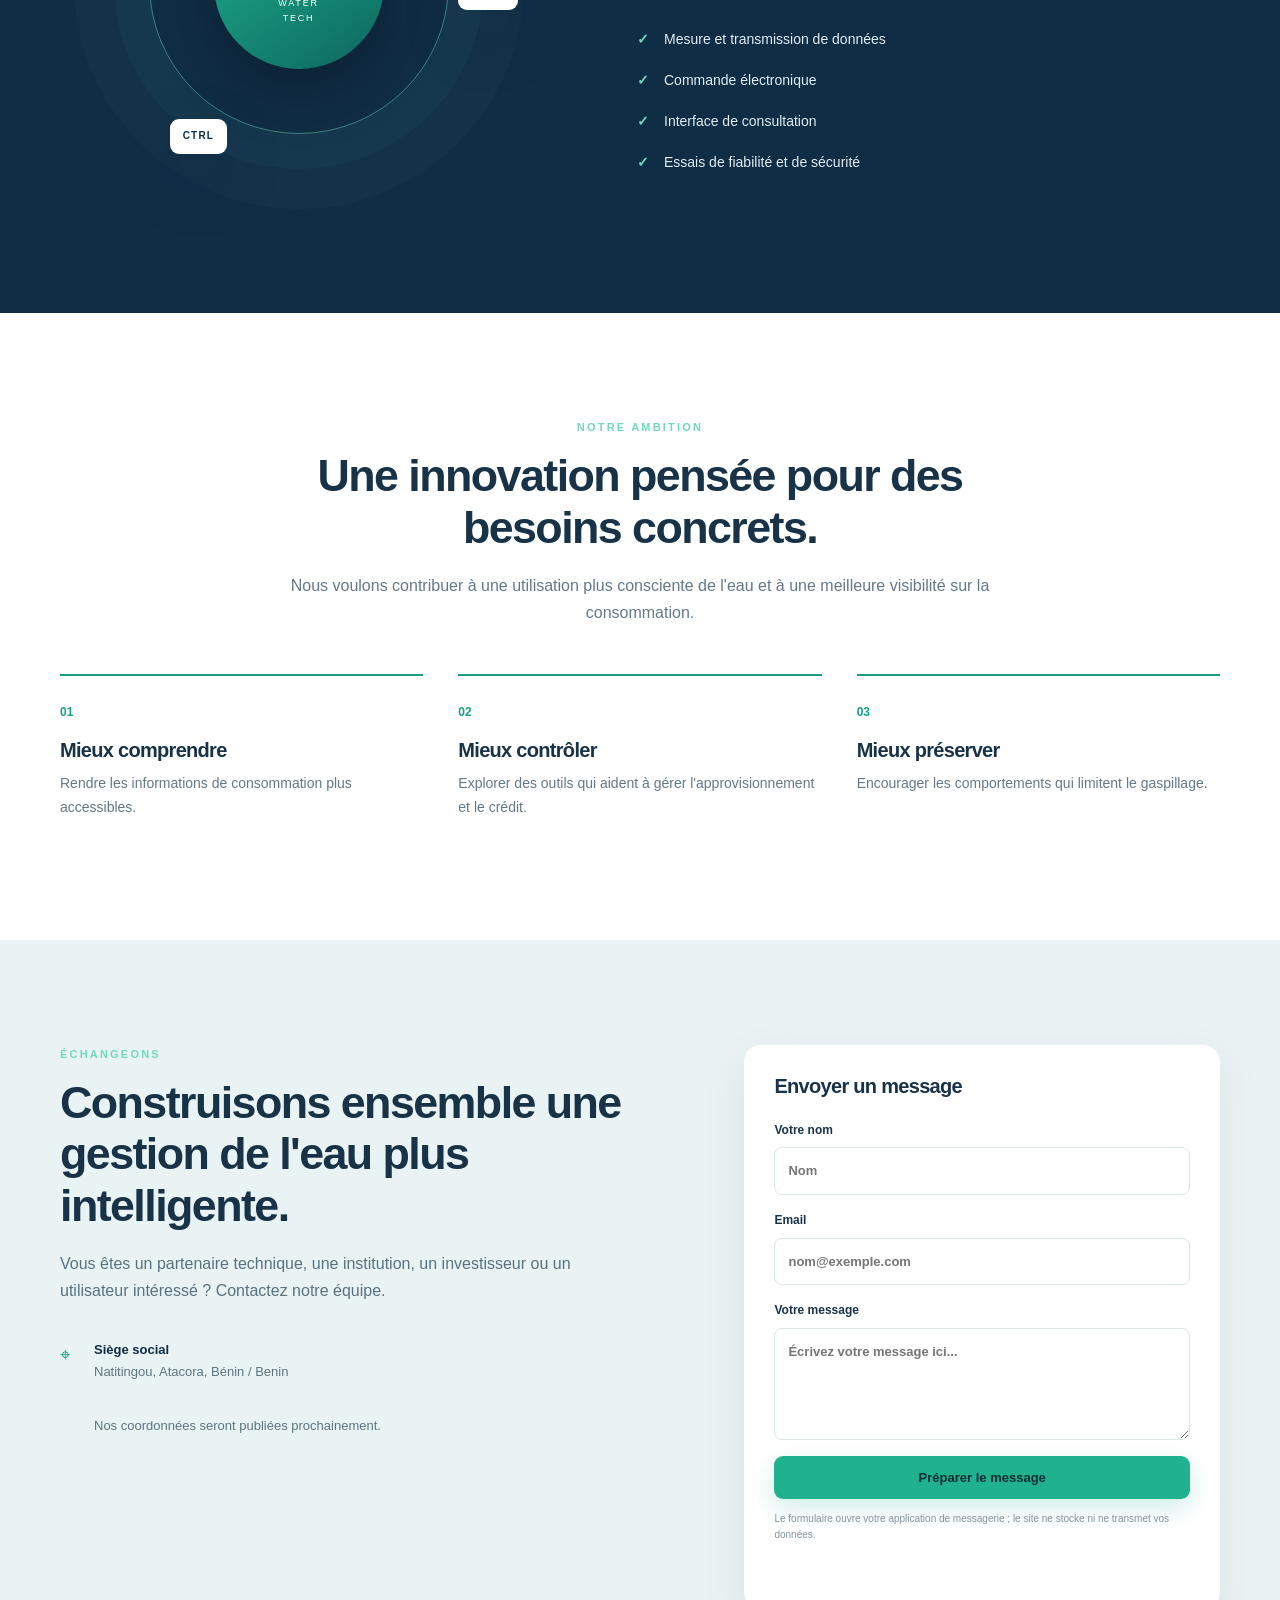
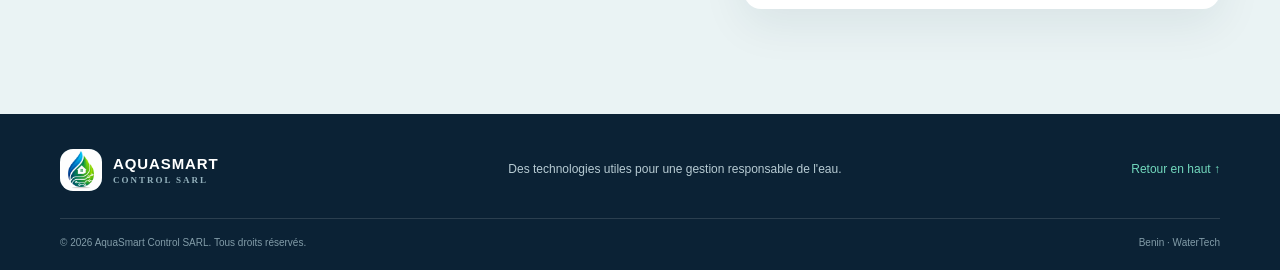
==== commit 7c6cf983: "Use product photos from business plan Co-authored-by: Copilot <223556219+Copilot@users.noreply.githu" ====
--- a/index.html
+++ b/index.html
@@ -49,22 +49,10 @@
           </div>
           <p class="status-note"><span class="status-dot"></span><span data-fr="Solution en phase de conception et de prototypage" data-en="Solution in design and prototyping phase">Solution en phase de conception et de prototypage</span></p>
         </div>
-        <div class="hero-visual" aria-label="Illustration conceptuelle d'un système intelligent de gestion de l'eau">
-          <div class="water-orbit orbit-one"></div><div class="water-orbit orbit-two"></div>
-          <div class="device-card">
-            <div class="device-top"><span class="device-light"></span><span>AQUASMART / CONCEPT</span></div>
-            <div class="device-screen">
-              <div class="screen-label" data-fr="GESTION INTELLIGENTE DE L'EAU" data-en="SMART WATER MANAGEMENT">GESTION INTELLIGENTE DE L'EAU</div>
-              <div class="screen-drop">⌁</div>
-              <div class="screen-line"></div>
-              <div class="screen-caption" data-fr="Suivi · Contrôle · Optimisation" data-en="Monitor · Control · Optimise">Suivi · Contrôle · Optimisation</div>
-            </div>
-            <div class="device-bottom"><span></span><span></span><span></span></div>
-          </div>
-          <div class="float-tag tag-a"><b>01</b><span data-fr="Mesure" data-en="Measurement">Mesure</span></div>
-          <div class="float-tag tag-b"><b>02</b><span data-fr="Contrôle" data-en="Control">Contrôle</span></div>
-          <div class="float-tag tag-c"><b>03</b><span data-fr="Suivi" data-en="Monitoring">Suivi</span></div>
-        </div>
+        <figure class="hero-product">
+          <img src="assets/prototype-installe.jpg" width="843" height="945" alt="Prototype AquaSmart installé sur une conduite d’eau, avec son boîtier et son panneau solaire" data-alt-fr="Prototype AquaSmart installé sur une conduite d’eau, avec son boîtier et son panneau solaire" data-alt-en="AquaSmart prototype installed on a water pipe, with its control unit and solar panel" fetchpriority="high">
+          <figcaption data-fr="Prototype présenté dans le plan d’affaires AquaSmart Control." data-en="Prototype shown in the AquaSmart Control business plan.">Prototype présenté dans le plan d’affaires AquaSmart Control.</figcaption>
+        </figure>
       </div>
       <div class="hero-bottom container"><span data-fr="UNE GESTION DE L'EAU PLUS RESPONSABLE" data-en="TOWARDS MORE RESPONSIBLE WATER USE">UNE GESTION DE L'EAU PLUS RESPONSABLE</span><span>BENIN · AFRICA</span></div>
     </section>
@@ -100,6 +88,34 @@
           <article class="feature-card"><div class="feature-icon">▤</div><h3 data-fr="Gestion du crédit" data-en="Credit management">Gestion du crédit</h3><p data-fr="Concevoir un mécanisme permettant à l'utilisateur de suivre un crédit d'eau prépayé." data-en="Design a mechanism that allows users to track prepaid water credit.">Concevoir un mécanisme permettant à l'utilisateur de suivre un crédit d'eau prépayé.</p></article>
           <article class="feature-card"><div class="feature-icon">⌁</div><h3 data-fr="Contrôle de l'alimentation" data-en="Water-supply control">Contrôle de l'alimentation</h3><p data-fr="Étudier une commande automatisée de l'alimentation en eau selon les règles de fonctionnement définies." data-en="Develop automated water-supply control based on defined operating rules.">Étudier une commande automatisée de l'alimentation en eau selon les règles de fonctionnement définies.</p></article>
           <article class="feature-card"><div class="feature-icon">⌖</div><h3 data-fr="Détection d'anomalies" data-en="Anomaly detection">Détection d'anomalies</h3><p data-fr="Explorer des alertes en cas de comportement de consommation inhabituel ou de fuite suspectée." data-en="Explore alerts for unusual consumption patterns or suspected leaks.">Explorer des alertes en cas de comportement de consommation inhabituel ou de fuite suspectée.</p></article>
+        </div>
+        <div class="product-gallery-section">
+          <div class="product-gallery-heading">
+            <h3 data-fr="Le prototype et ses composants" data-en="The prototype and its components">Le prototype et ses composants</h3>
+            <p data-fr="Photographies extraites du plan d’affaires AquaSmart Control." data-en="Photographs from the AquaSmart Control business plan.">Photographies extraites du plan d’affaires AquaSmart Control.</p>
+          </div>
+          <div class="product-gallery">
+            <figure class="product-gallery-card">
+              <img src="assets/boitier-aquasmart.jpg" width="1024" height="1024" alt="Boîtier de commande AquaSmart avec affichage intégré" data-alt-fr="Boîtier de commande AquaSmart avec affichage intégré" data-alt-en="AquaSmart control unit with an integrated display" loading="lazy" decoding="async">
+              <figcaption><strong data-fr="Boîtier de commande" data-en="Control unit">Boîtier de commande</strong></figcaption>
+            </figure>
+            <figure class="product-gallery-card">
+              <img src="assets/capteur-debit.jpg" width="1024" height="1024" alt="Capteur monté sur la conduite d’eau du prototype" data-alt-fr="Capteur monté sur la conduite d’eau du prototype" data-alt-en="Sensor mounted on the prototype’s water pipe" loading="lazy" decoding="async">
+              <figcaption><strong data-fr="Capteur de débit" data-en="Flow sensor">Capteur de débit</strong></figcaption>
+            </figure>
+            <figure class="product-gallery-card">
+              <img src="assets/electrovanne.jpg" width="1024" height="1024" alt="Électrovanne installée sur le montage AquaSmart" data-alt-fr="Électrovanne installée sur le montage AquaSmart" data-alt-en="Solenoid valve installed in the AquaSmart assembly" loading="lazy" decoding="async">
+              <figcaption><strong data-fr="Électrovanne 12 V" data-en="12 V solenoid valve">Électrovanne 12 V</strong></figcaption>
+            </figure>
+            <figure class="product-gallery-card">
+              <img src="assets/affichage-credit.jpg" width="1024" height="1024" alt="Écran AquaSmart affichant un crédit de 2560 FCFA" data-alt-fr="Écran AquaSmart affichant un crédit de 2560 FCFA" data-alt-en="AquaSmart display showing a credit of 2,560 CFA francs" loading="lazy" decoding="async">
+              <figcaption><strong data-fr="Affichage du crédit" data-en="Credit display">Affichage du crédit</strong></figcaption>
+            </figure>
+            <figure class="product-gallery-card">
+              <img src="assets/panneau-solaire.jpg" width="1024" height="1024" alt="Panneau solaire associé au prototype AquaSmart" data-alt-fr="Panneau solaire associé au prototype AquaSmart" data-alt-en="Solar panel connected to the AquaSmart prototype" loading="lazy" decoding="async">
+              <figcaption><strong data-fr="Panneau solaire" data-en="Solar panel">Panneau solaire</strong></figcaption>
+            </figure>
+          </div>
         </div>
         <p class="disclaimer" data-fr="Les fonctionnalités présentées décrivent les objectifs de conception. Le prototype est en cours de préparation ; les performances et la compatibilité devront être validées par des essais techniques et les démarches réglementaires applicables." data-en="The features described are design objectives. The prototype is being prepared; performance and compatibility must be validated through technical testing and applicable regulatory procedures.">Les fonctionnalités présentées décrivent les objectifs de conception. Le prototype est en cours de préparation ; les performances et la compatibilité devront être validées par des essais techniques et les démarches réglementaires applicables.</p>
       </div>
--- a/styles.css
+++ b/styles.css
@@ -17,3 +17,16 @@
 .about-logo img{display:block;width:144px;height:144px;object-fit:contain;mix-blend-mode:multiply}
 .brand-mark{overflow:hidden;background:#fff}
 .brand-mark img{display:block;width:100%;height:100%;object-fit:contain}
+.hero-product{justify-self:end;width:min(430px,100%);margin:0;overflow:hidden;border:1px solid rgba(255,255,255,.2);border-radius:24px;background:rgba(255,255,255,.08);box-shadow:0 30px 75px rgba(0,0,0,.28)}
+.hero-product img{display:block;width:100%;max-height:490px;object-fit:cover}
+.hero-product figcaption{padding:13px 17px;color:#d2e2e9;font-size:12px}
+.product-gallery-section{margin-top:60px}
+.product-gallery-heading{text-align:center;margin-bottom:24px}
+.product-gallery-heading h3{font-size:1.65rem;margin:0 0 8px}
+.product-gallery-heading p{color:var(--muted);font-size:14px}
+.product-gallery{display:grid;grid-template-columns:repeat(3,minmax(0,1fr));gap:18px}
+.product-gallery-card{margin:0;overflow:hidden;border:1px solid #e2ecee;border-radius:16px;background:#fff;box-shadow:0 10px 28px rgba(5,33,51,.08)}
+.product-gallery-card img{display:block;width:100%;aspect-ratio:1;object-fit:cover}
+.product-gallery-card figcaption{padding:13px 16px;color:var(--ink);font-size:14px}
+@media(max-width:900px){.hero-product{width:min(380px,100%)}.product-gallery{grid-template-columns:repeat(2,minmax(0,1fr))}}
+@media(max-width:700px){.hero-product{justify-self:center;width:min(440px,100%)}.product-gallery{gap:12px}.product-gallery-card figcaption{padding:11px 12px;font-size:12px}}
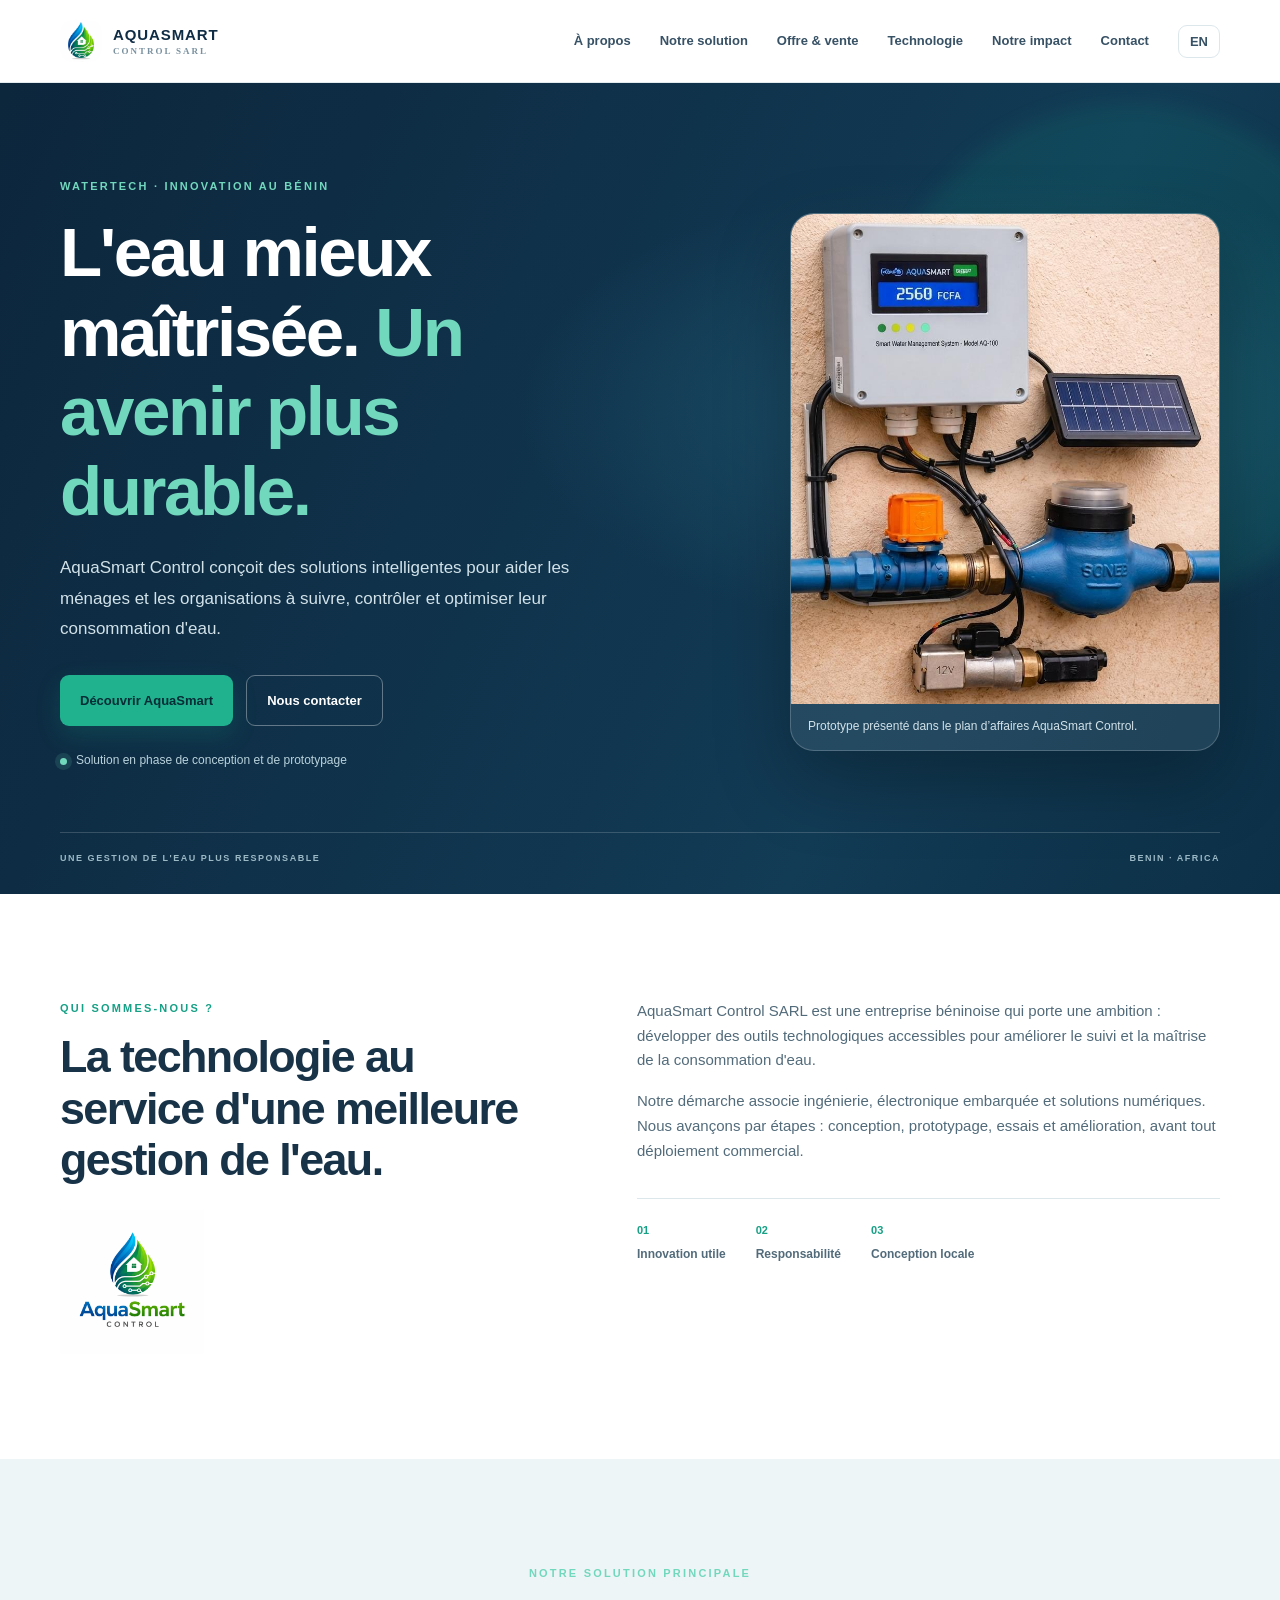
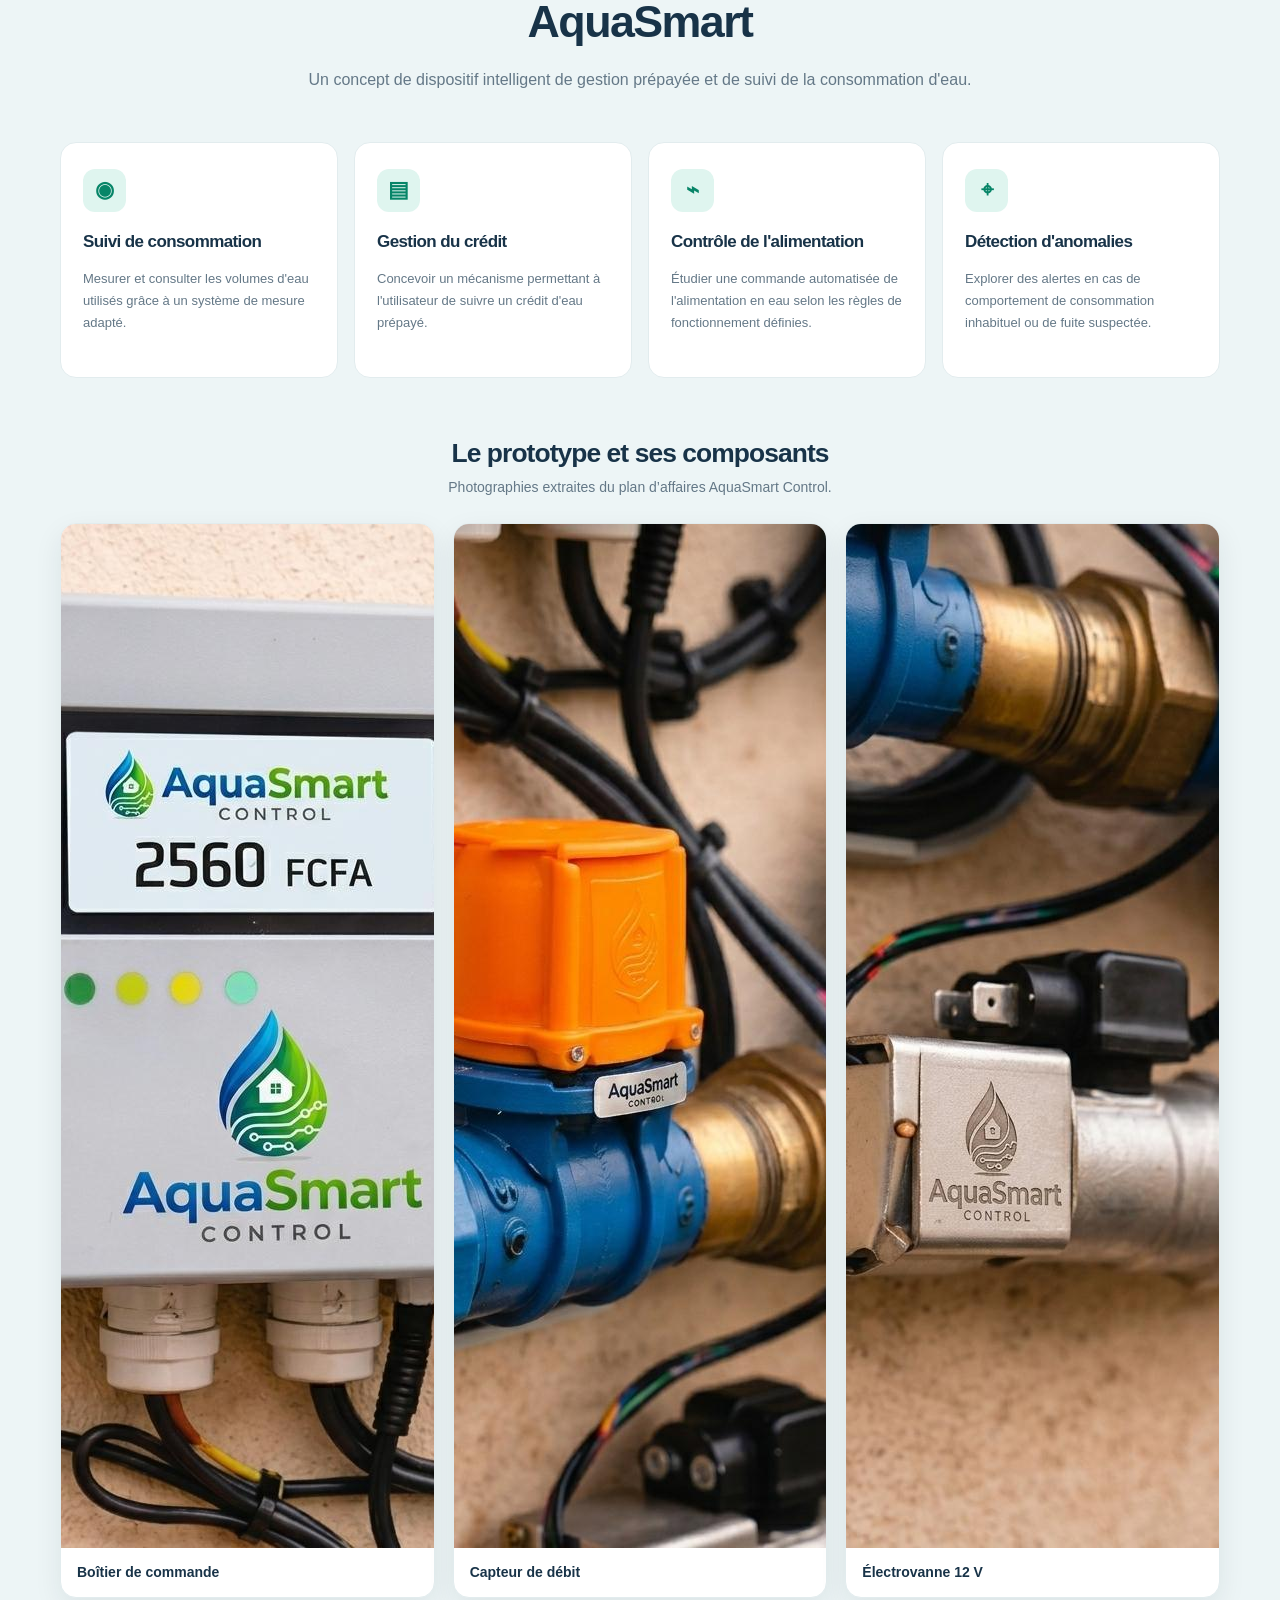
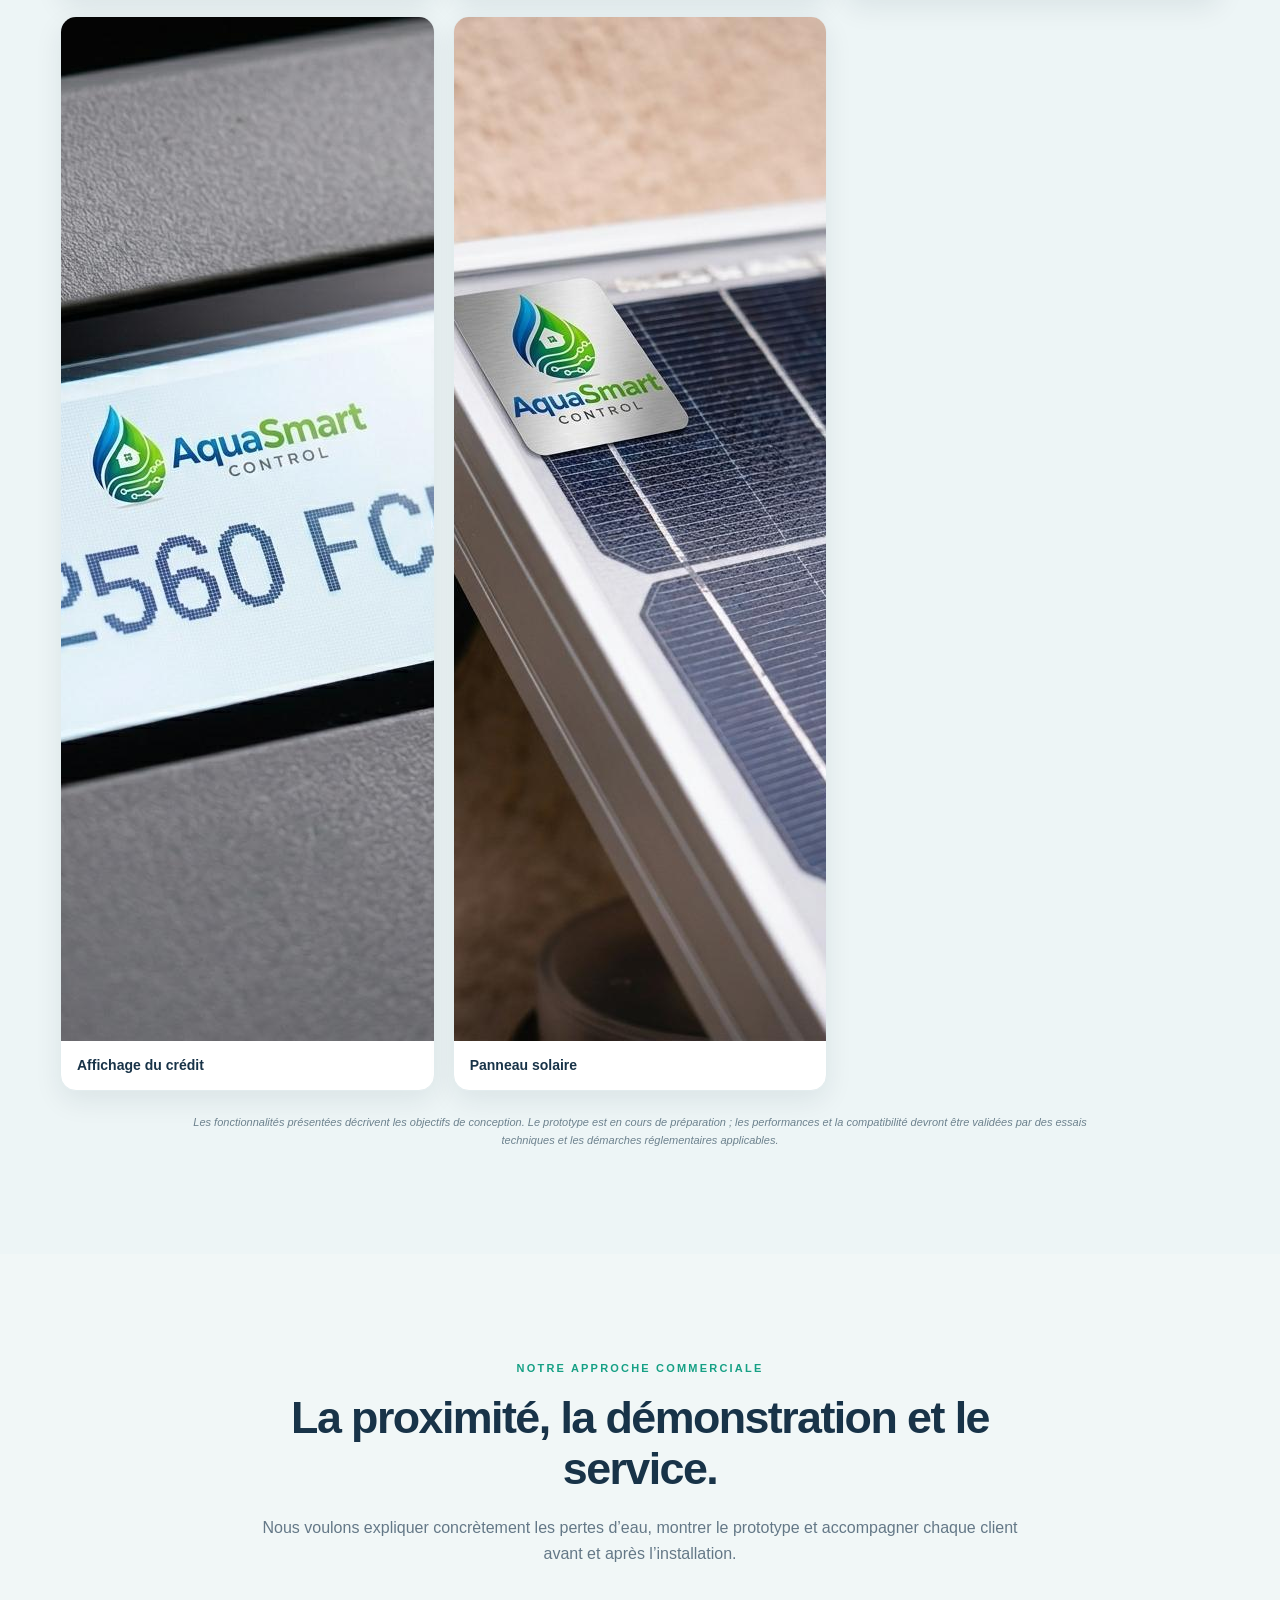
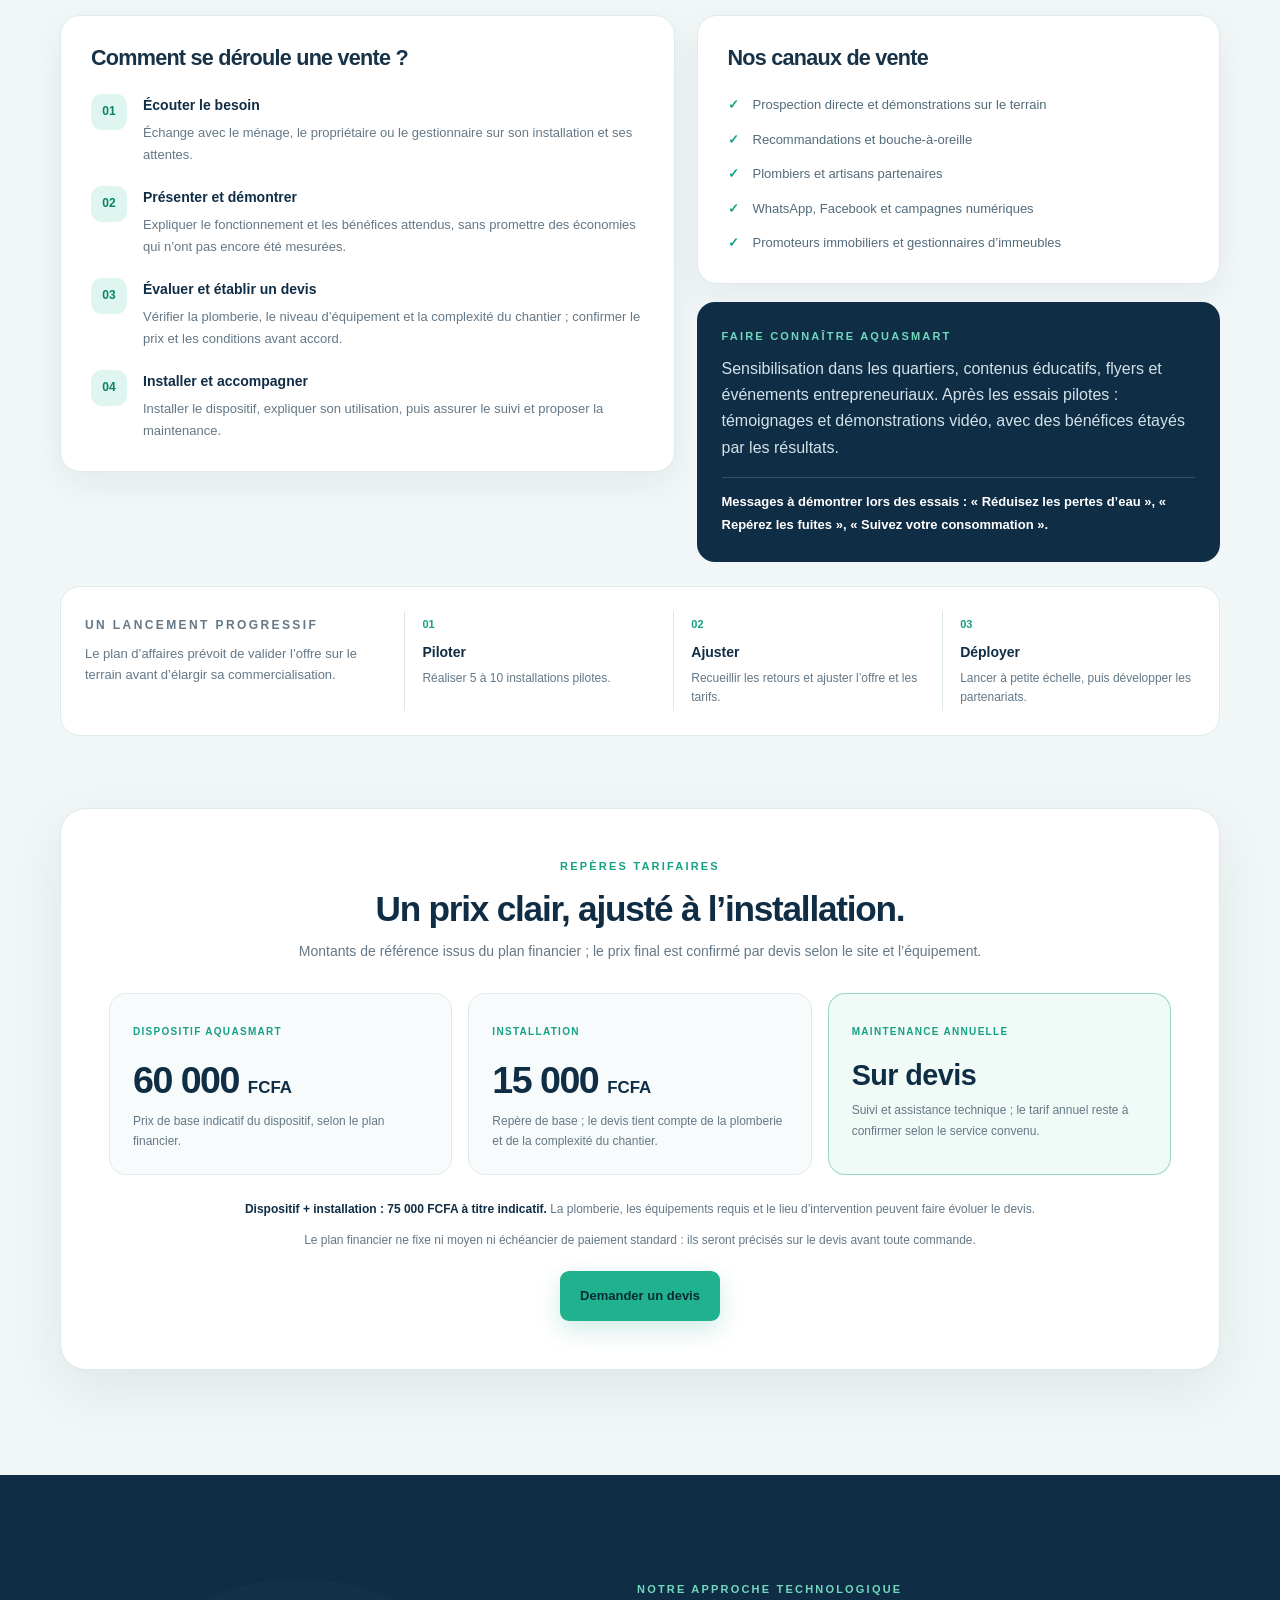
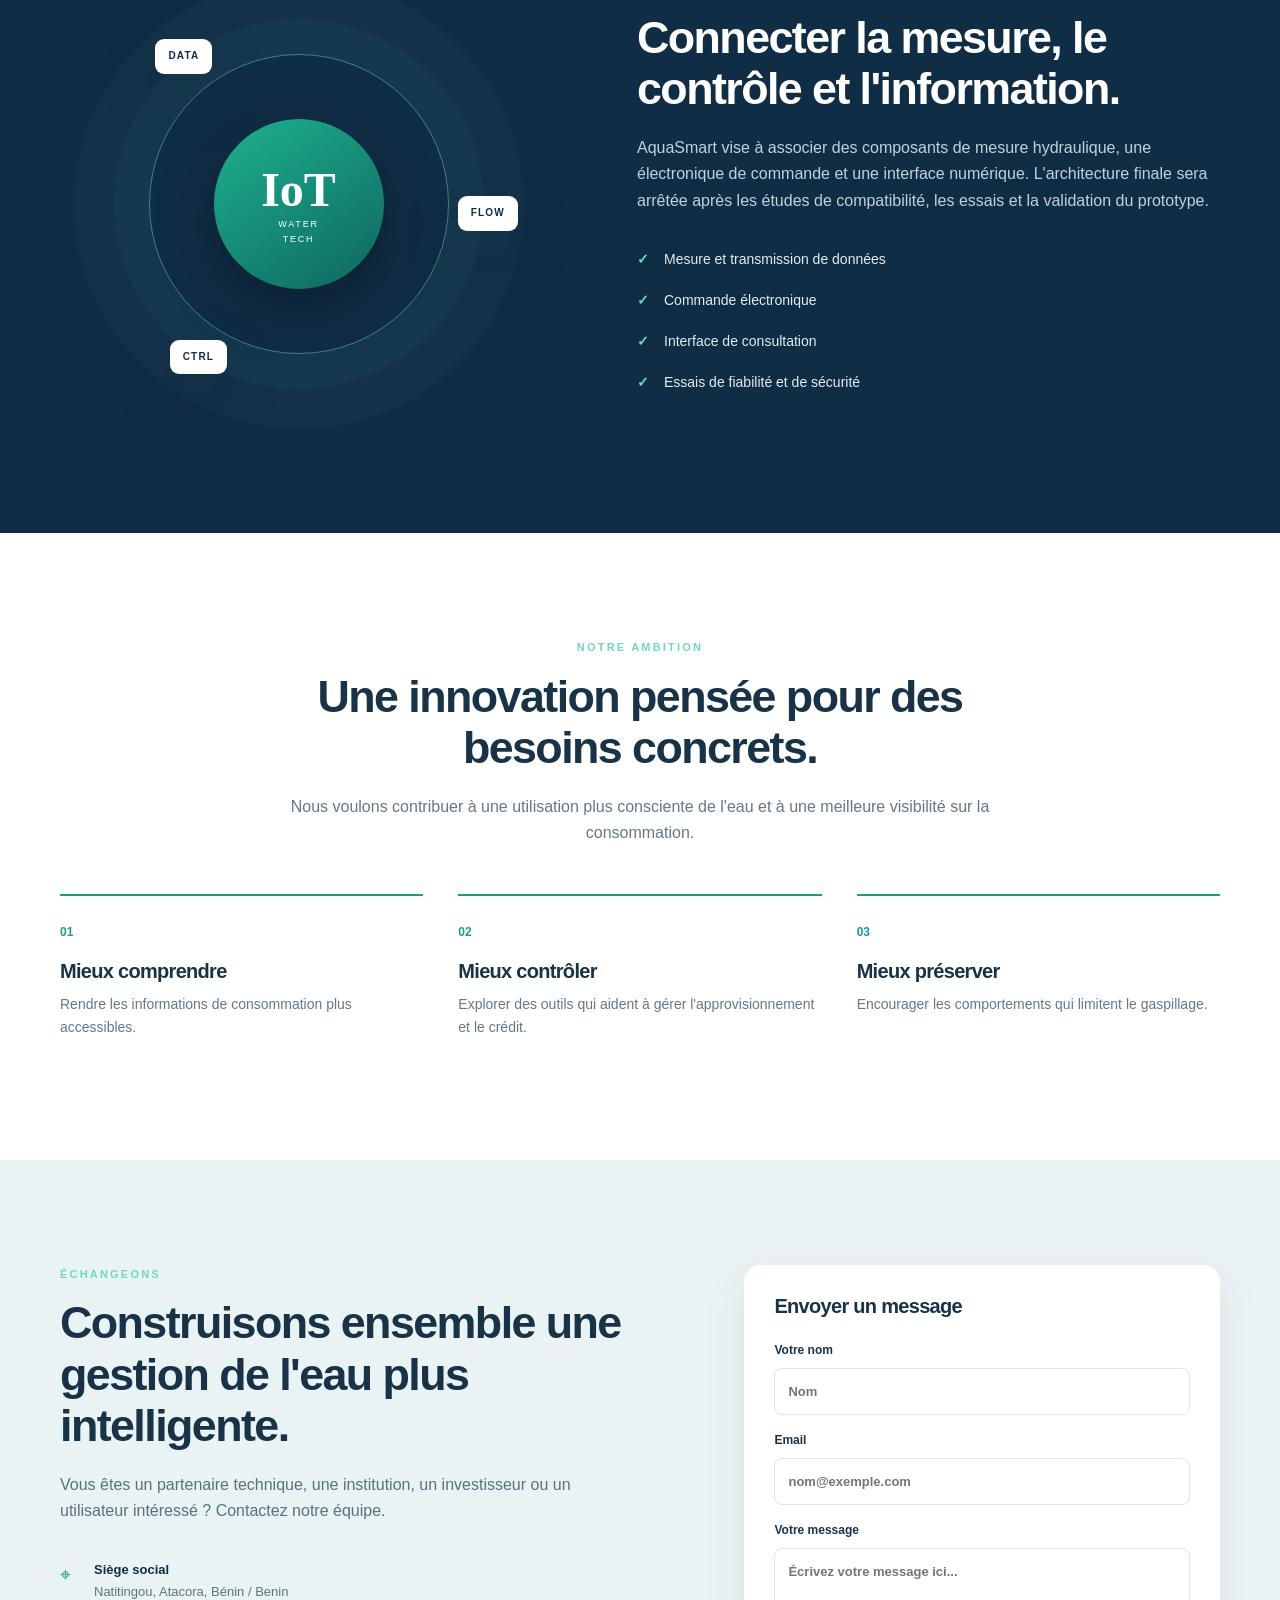
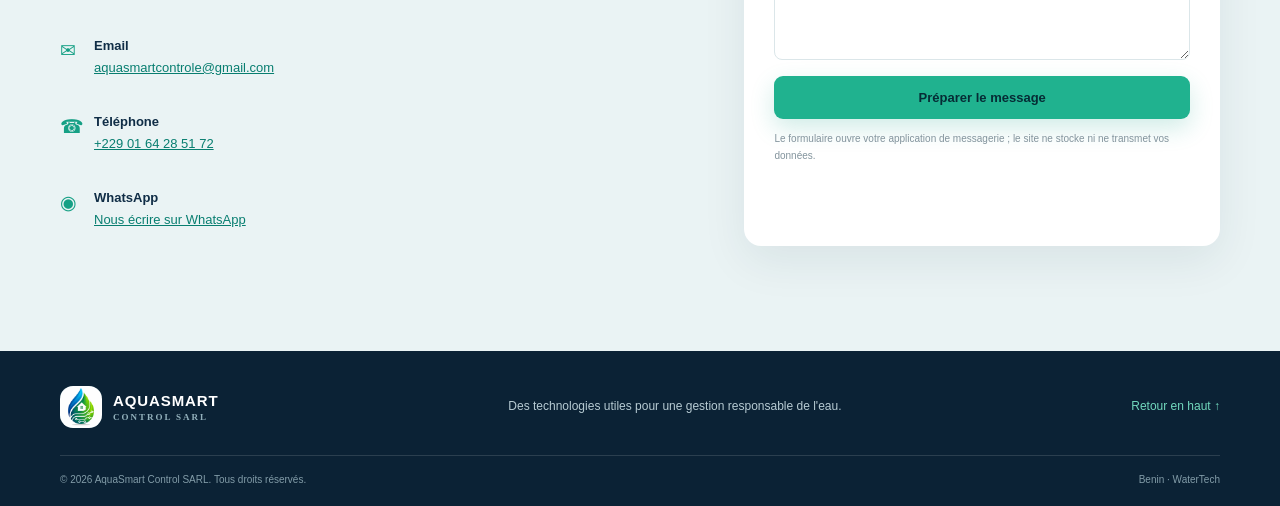
==== commit c1009b80: "Add sales strategy and indicative pricing Co-authored-by: Copilot <223556219+Copilot@users.noreply.g" ====
--- a/index.html
+++ b/index.html
@@ -27,6 +27,7 @@
       <nav id="main-nav" class="main-nav" aria-label="Navigation principale">
         <a href="#about" data-fr="À propos" data-en="About">À propos</a>
         <a href="#solution" data-fr="Notre solution" data-en="Our solution">Notre solution</a>
+        <a href="#vente" data-fr="Offre & vente" data-en="Offer & sales">Offre & vente</a>
         <a href="#technology" data-fr="Technologie" data-en="Technology">Technologie</a>
         <a href="#impact" data-fr="Notre impact" data-en="Our impact">Notre impact</a>
         <a href="#contact" data-fr="Contact" data-en="Contact">Contact</a>
@@ -118,6 +119,86 @@
           </div>
         </div>
         <p class="disclaimer" data-fr="Les fonctionnalités présentées décrivent les objectifs de conception. Le prototype est en cours de préparation ; les performances et la compatibilité devront être validées par des essais techniques et les démarches réglementaires applicables." data-en="The features described are design objectives. The prototype is being prepared; performance and compatibility must be validated through technical testing and applicable regulatory procedures.">Les fonctionnalités présentées décrivent les objectifs de conception. Le prototype est en cours de préparation ; les performances et la compatibilité devront être validées par des essais techniques et les démarches réglementaires applicables.</p>
+      </div>
+    </section>
+
+    <section id="vente" class="section sales-section">
+      <div class="container">
+        <div class="section-heading">
+          <p class="eyebrow eyebrow-dark" data-fr="NOTRE APPROCHE COMMERCIALE" data-en="OUR COMMERCIAL APPROACH">NOTRE APPROCHE COMMERCIALE</p>
+          <h2 data-fr="La proximité, la démonstration et le service." data-en="Local relationships, product demonstrations and service.">La proximité, la démonstration et le service.</h2>
+          <p data-fr="Nous voulons expliquer concrètement les pertes d’eau, montrer le prototype et accompagner chaque client avant et après l’installation." data-en="We aim to explain water losses, demonstrate the prototype and support each customer before and after installation.">Nous voulons expliquer concrètement les pertes d’eau, montrer le prototype et accompagner chaque client avant et après l’installation.</p>
+        </div>
+
+        <div class="sales-layout">
+          <div class="sales-panel">
+            <h3 data-fr="Comment se déroule une vente ?" data-en="How does a sale work?">Comment se déroule une vente ?</h3>
+            <ol class="sales-steps">
+              <li><span>01</span><div><strong data-fr="Écouter le besoin" data-en="Understand the need">Écouter le besoin</strong><p data-fr="Échange avec le ménage, le propriétaire ou le gestionnaire sur son installation et ses attentes." data-en="Discuss the household’s, owner’s or property manager’s setup and needs.">Échange avec le ménage, le propriétaire ou le gestionnaire sur son installation et ses attentes.</p></div></li>
+              <li><span>02</span><div><strong data-fr="Présenter et démontrer" data-en="Present and demonstrate">Présenter et démontrer</strong><p data-fr="Expliquer le fonctionnement et les bénéfices attendus, sans promettre des économies qui n’ont pas encore été mesurées." data-en="Explain how it works and its intended benefits, without promising savings that have not yet been measured.">Expliquer le fonctionnement et les bénéfices attendus, sans promettre des économies qui n’ont pas encore été mesurées.</p></div></li>
+              <li><span>03</span><div><strong data-fr="Évaluer et établir un devis" data-en="Assess and prepare a quote">Évaluer et établir un devis</strong><p data-fr="Vérifier la plomberie, le niveau d’équipement et la complexité du chantier ; confirmer le prix et les conditions avant accord." data-en="Check the plumbing, equipment and installation complexity; confirm the price and terms before agreement.">Vérifier la plomberie, le niveau d’équipement et la complexité du chantier ; confirmer le prix et les conditions avant accord.</p></div></li>
+              <li><span>04</span><div><strong data-fr="Installer et accompagner" data-en="Install and support">Installer et accompagner</strong><p data-fr="Installer le dispositif, expliquer son utilisation, puis assurer le suivi et proposer la maintenance." data-en="Install the device, explain its use, then provide follow-up and maintenance options.">Installer le dispositif, expliquer son utilisation, puis assurer le suivi et proposer la maintenance.</p></div></li>
+            </ol>
+          </div>
+
+          <div class="sales-side">
+            <article class="sales-panel">
+              <h3 data-fr="Nos canaux de vente" data-en="Our sales channels">Nos canaux de vente</h3>
+              <ul class="sales-channel-list">
+                <li data-fr="Prospection directe et démonstrations sur le terrain" data-en="Direct outreach and on-site demonstrations">Prospection directe et démonstrations sur le terrain</li>
+                <li data-fr="Recommandations et bouche-à-oreille" data-en="Referrals and word of mouth">Recommandations et bouche-à-oreille</li>
+                <li data-fr="Plombiers et artisans partenaires" data-en="Plumbers and trade partners">Plombiers et artisans partenaires</li>
+                <li data-fr="WhatsApp, Facebook et campagnes numériques" data-en="WhatsApp, Facebook and digital campaigns">WhatsApp, Facebook et campagnes numériques</li>
+                <li data-fr="Promoteurs immobiliers et gestionnaires d’immeubles" data-en="Property developers and building managers">Promoteurs immobiliers et gestionnaires d’immeubles</li>
+              </ul>
+            </article>
+            <article class="promotion-card">
+              <p class="eyebrow" data-fr="FAIRE CONNAÎTRE AQUASMART" data-en="INTRODUCING AQUASMART">FAIRE CONNAÎTRE AQUASMART</p>
+              <p data-fr="Sensibilisation dans les quartiers, contenus éducatifs, flyers et événements entrepreneuriaux. Après les essais pilotes : témoignages et démonstrations vidéo, avec des bénéfices étayés par les résultats." data-en="Neighbourhood outreach, educational content, flyers and entrepreneurship events. After pilot testing: customer stories and demonstration videos, with benefits supported by results.">Sensibilisation dans les quartiers, contenus éducatifs, flyers et événements entrepreneuriaux. Après les essais pilotes : témoignages et démonstrations vidéo, avec des bénéfices étayés par les résultats.</p>
+              <p class="promotion-message" data-fr="Messages à démontrer lors des essais : « Réduisez les pertes d’eau », « Repérez les fuites », « Suivez votre consommation »." data-en="Messages to validate in testing: “Reduce water loss”, “Spot leaks”, “Track your water use”.">Messages à démontrer lors des essais : « Réduisez les pertes d’eau », « Repérez les fuites », « Suivez votre consommation ».</p>
+            </article>
+          </div>
+        </div>
+
+        <div class="launch-plan">
+          <div class="launch-plan-intro">
+            <p class="eyebrow eyebrow-dark" data-fr="UN LANCEMENT PROGRESSIF" data-en="A PHASED LAUNCH">UN LANCEMENT PROGRESSIF</p>
+            <p data-fr="Le plan d’affaires prévoit de valider l’offre sur le terrain avant d’élargir sa commercialisation." data-en="The business plan calls for field validation before expanding commercial rollout.">Le plan d’affaires prévoit de valider l’offre sur le terrain avant d’élargir sa commercialisation.</p>
+          </div>
+          <div><span>01</span><strong data-fr="Piloter" data-en="Pilot">Piloter</strong><p data-fr="Réaliser 5 à 10 installations pilotes." data-en="Complete 5 to 10 pilot installations.">Réaliser 5 à 10 installations pilotes.</p></div>
+          <div><span>02</span><strong data-fr="Ajuster" data-en="Refine">Ajuster</strong><p data-fr="Recueillir les retours et ajuster l’offre et les tarifs." data-en="Gather feedback and refine the offer and pricing.">Recueillir les retours et ajuster l’offre et les tarifs.</p></div>
+          <div><span>03</span><strong data-fr="Déployer" data-en="Roll out">Déployer</strong><p data-fr="Lancer à petite échelle, puis développer les partenariats." data-en="Launch on a small scale, then grow partnerships.">Lancer à petite échelle, puis développer les partenariats.</p></div>
+        </div>
+
+        <div class="pricing-block" id="tarifs">
+          <div class="pricing-heading">
+            <p class="eyebrow eyebrow-dark" data-fr="REPÈRES TARIFAIRES" data-en="PRICE GUIDANCE">REPÈRES TARIFAIRES</p>
+            <h3 data-fr="Un prix clair, ajusté à l’installation." data-en="Clear pricing, tailored to the installation.">Un prix clair, ajusté à l’installation.</h3>
+            <p data-fr="Montants de référence issus du plan financier ; le prix final est confirmé par devis selon le site et l’équipement." data-en="Reference amounts from the financial plan; the final price is confirmed by quote based on the site and equipment.">Montants de référence issus du plan financier ; le prix final est confirmé par devis selon le site et l’équipement.</p>
+          </div>
+          <div class="pricing-grid">
+            <article class="price-card">
+              <span class="price-label" data-fr="DISPOSITIF AQUASMART" data-en="AQUASMART DEVICE">DISPOSITIF AQUASMART</span>
+              <p class="price-amount">60&nbsp;000 <small>FCFA</small></p>
+              <p data-fr="Prix de base indicatif du dispositif, selon le plan financier." data-en="Indicative base price for the device, according to the financial plan.">Prix de base indicatif du dispositif, selon le plan financier.</p>
+            </article>
+            <article class="price-card">
+              <span class="price-label" data-fr="INSTALLATION" data-en="INSTALLATION">INSTALLATION</span>
+              <p class="price-amount">15&nbsp;000 <small>FCFA</small></p>
+              <p data-fr="Repère de base ; le devis tient compte de la plomberie et de la complexité du chantier." data-en="Base guide price; the quote accounts for the plumbing and installation complexity.">Repère de base ; le devis tient compte de la plomberie et de la complexité du chantier.</p>
+            </article>
+            <article class="price-card price-card-highlight">
+              <span class="price-label" data-fr="MAINTENANCE ANNUELLE" data-en="ANNUAL MAINTENANCE">MAINTENANCE ANNUELLE</span>
+              <p class="price-amount price-on-quote" data-fr="Sur devis" data-en="By quote">Sur devis</p>
+              <p data-fr="Suivi et assistance technique ; le tarif annuel reste à confirmer selon le service convenu." data-en="Follow-up and technical support; the annual rate is confirmed based on the agreed service.">Suivi et assistance technique ; le tarif annuel reste à confirmer selon le service convenu.</p>
+            </article>
+          </div>
+          <div class="pricing-note">
+            <p><strong data-fr="Dispositif + installation : 75&nbsp;000 FCFA à titre indicatif." data-en="Device + installation: FCFA 75,000 as an indicative guide.">Dispositif + installation : 75&nbsp;000 FCFA à titre indicatif.</strong> <span data-fr="La plomberie, les équipements requis et le lieu d’intervention peuvent faire évoluer le devis." data-en="Plumbing, required equipment and the installation location may affect the quote.">La plomberie, les équipements requis et le lieu d’intervention peuvent faire évoluer le devis.</span></p>
+            <p data-fr="Le plan financier ne fixe ni moyen ni échéancier de paiement standard : ils seront précisés sur le devis avant toute commande." data-en="The financial plan does not set a standard payment method or schedule; these will be specified in the quote before any order.">Le plan financier ne fixe ni moyen ni échéancier de paiement standard : ils seront précisés sur le devis avant toute commande.</p>
+          </div>
+          <a class="button button-primary pricing-cta" href="#contact" data-fr="Demander un devis" data-en="Request a quote">Demander un devis</a>
+        </div>
       </div>
     </section>
 
@@ -163,6 +244,7 @@
             <p><span>⌖</span><b data-fr="Siège social" data-en="Registered office">Siège social</b><br>Natitingou, Atacora, Bénin / Benin</p>
             <p class="contact-method" id="company-email" hidden><span>✉</span><b>Email</b><br><a></a></p>
             <p class="contact-method" id="company-phone" hidden><span>☎</span><b data-fr="Téléphone" data-en="Phone">Téléphone</b><br><a></a></p>
+            <p class="contact-method" id="company-whatsapp" hidden><span>◉</span><b>WhatsApp</b><br><a target="_blank" rel="noopener noreferrer" data-fr="Nous écrire sur WhatsApp" data-en="Message us on WhatsApp">Nous écrire sur WhatsApp</a></p>
             <p id="contact-pending" data-fr="Nos coordonnées seront publiées prochainement." data-en="Our contact details will be published soon.">Nos coordonnées seront publiées prochainement.</p>
           </div>
         </div>
--- a/styles.css
+++ b/styles.css
@@ -28,5 +28,47 @@
 .product-gallery-card{margin:0;overflow:hidden;border:1px solid #e2ecee;border-radius:16px;background:#fff;box-shadow:0 10px 28px rgba(5,33,51,.08)}
 .product-gallery-card img{display:block;width:100%;aspect-ratio:1;object-fit:cover}
 .product-gallery-card figcaption{padding:13px 16px;color:var(--ink);font-size:14px}
+.sales-section{background:#f1f7f7}
+.sales-layout{display:grid;grid-template-columns:1.08fr .92fr;gap:22px;align-items:start}
+.sales-panel{padding:30px;border:1px solid #e0eaec;border-radius:20px;background:#fff;box-shadow:0 12px 35px rgba(5,33,51,.06)}
+.sales-panel h3{margin:0 0 23px;font-size:1.35rem}
+.sales-steps{display:grid;gap:21px;margin:0;padding:0;list-style:none}
+.sales-steps li{display:grid;grid-template-columns:38px 1fr;gap:14px}
+.sales-steps li>span{display:grid;place-items:center;width:36px;height:36px;border-radius:11px;background:var(--mint);color:#078568;font-size:12px;font-weight:800}
+.sales-steps strong{display:block;color:var(--navy);font-size:14px}
+.sales-steps p{margin:5px 0 0;color:var(--muted);font-size:13px;line-height:1.65}
+.sales-side{display:grid;gap:18px}
+.sales-channel-list{display:grid;gap:13px;margin:0;padding:0;list-style:none}
+.sales-channel-list li{position:relative;padding-left:25px;color:#526b7a;font-size:13px}
+.sales-channel-list li:before{position:absolute;left:0;color:var(--teal);font-weight:800;content:"✓"}
+.promotion-card{padding:25px;border-radius:18px;background:var(--navy);color:#d2e2e9}
+.promotion-card .eyebrow{margin-bottom:10px}
+.promotion-card p:last-child{margin:0;font-size:13px;line-height:1.75}
+.promotion-card .promotion-message{margin-top:13px;padding-top:13px;border-top:1px solid rgba(255,255,255,.16);color:#fff;font-weight:600}
+.launch-plan{display:grid;grid-template-columns:1.2fr repeat(3,minmax(0,1fr));gap:16px;align-items:stretch;margin-top:24px;padding:24px;border:1px solid #dfeaec;border-radius:20px;background:#fff}
+.launch-plan-intro .eyebrow{margin-bottom:8px}
+.launch-plan-intro>p:last-child{margin:0;color:var(--muted);font-size:13px;line-height:1.65}
+.launch-plan>div:not(:first-child){padding:4px 0 4px 17px;border-left:1px solid var(--line)}
+.launch-plan>div>span{display:block;margin-bottom:8px;color:var(--teal);font-size:11px;font-weight:800}
+.launch-plan strong{display:block;color:var(--navy);font-size:14px}
+.launch-plan>div>p{margin:5px 0 0;color:var(--muted);font-size:12px;line-height:1.6}
+.pricing-block{margin-top:72px;padding:clamp(24px,4vw,48px);border:1px solid #dfeaec;border-radius:26px;background:#fff;box-shadow:0 20px 55px rgba(5,33,51,.08);text-align:center}
+.pricing-heading{max-width:720px;margin:0 auto 30px}
+.pricing-heading h3{margin:0 0 10px;color:var(--navy);font-size:clamp(1.7rem,3vw,2.2rem)}
+.pricing-heading>p:last-child{color:var(--muted);font-size:14px}
+.pricing-grid{display:grid;grid-template-columns:repeat(3,minmax(0,1fr));gap:16px;text-align:left}
+.price-card{padding:23px;border:1px solid #e1eaec;border-radius:17px;background:#f8fbfb}
+.price-card-highlight{border-color:rgba(22,160,133,.4);background:#f0faf6}
+.price-label{color:var(--teal);font-size:10px;font-weight:800;letter-spacing:.13em}
+.price-amount{margin:16px 0 8px;color:var(--navy);font-family:Manrope,Arial,sans-serif;font-size:clamp(1.75rem,3vw,2.35rem);font-weight:800;letter-spacing:-.04em;line-height:1.15}
+.price-amount small{font-family:'DM Sans',Arial,sans-serif;font-size:.45em;letter-spacing:0}
+.price-card>p:last-child{margin:0;color:var(--muted);font-size:12px;line-height:1.7}
+.price-on-quote{font-size:1.8rem;letter-spacing:-.02em}
+.pricing-note{max-width:850px;margin:24px auto 0;color:var(--muted);font-size:12px;line-height:1.75}
+.pricing-note p{margin-bottom:10px}
+.pricing-note strong{color:var(--navy)}
+.pricing-cta{margin-top:10px}
+.contact-method[hidden]{display:none}
 @media(max-width:900px){.hero-product{width:min(380px,100%)}.product-gallery{grid-template-columns:repeat(2,minmax(0,1fr))}}
-@media(max-width:700px){.hero-product{justify-self:center;width:min(440px,100%)}.product-gallery{gap:12px}.product-gallery-card figcaption{padding:11px 12px;font-size:12px}}
+@media(max-width:900px){.sales-layout{grid-template-columns:1fr}.sales-side{grid-template-columns:1fr 1fr}.launch-plan{grid-template-columns:repeat(3,minmax(0,1fr))}.launch-plan-intro{grid-column:1/-1}}
+@media(max-width:700px){.hero-product{justify-self:center;width:min(440px,100%)}.product-gallery{gap:12px}.product-gallery-card figcaption{padding:11px 12px;font-size:12px}.sales-panel{padding:23px 19px}.sales-side{grid-template-columns:1fr}.launch-plan{grid-template-columns:1fr;padding:20px}.launch-plan-intro{grid-column:auto}.launch-plan>div:not(:first-child){padding:0 0 0 13px;border-left:2px solid var(--mint)}.pricing-block{margin-top:50px;padding:24px 17px}.price-card{padding:20px}}
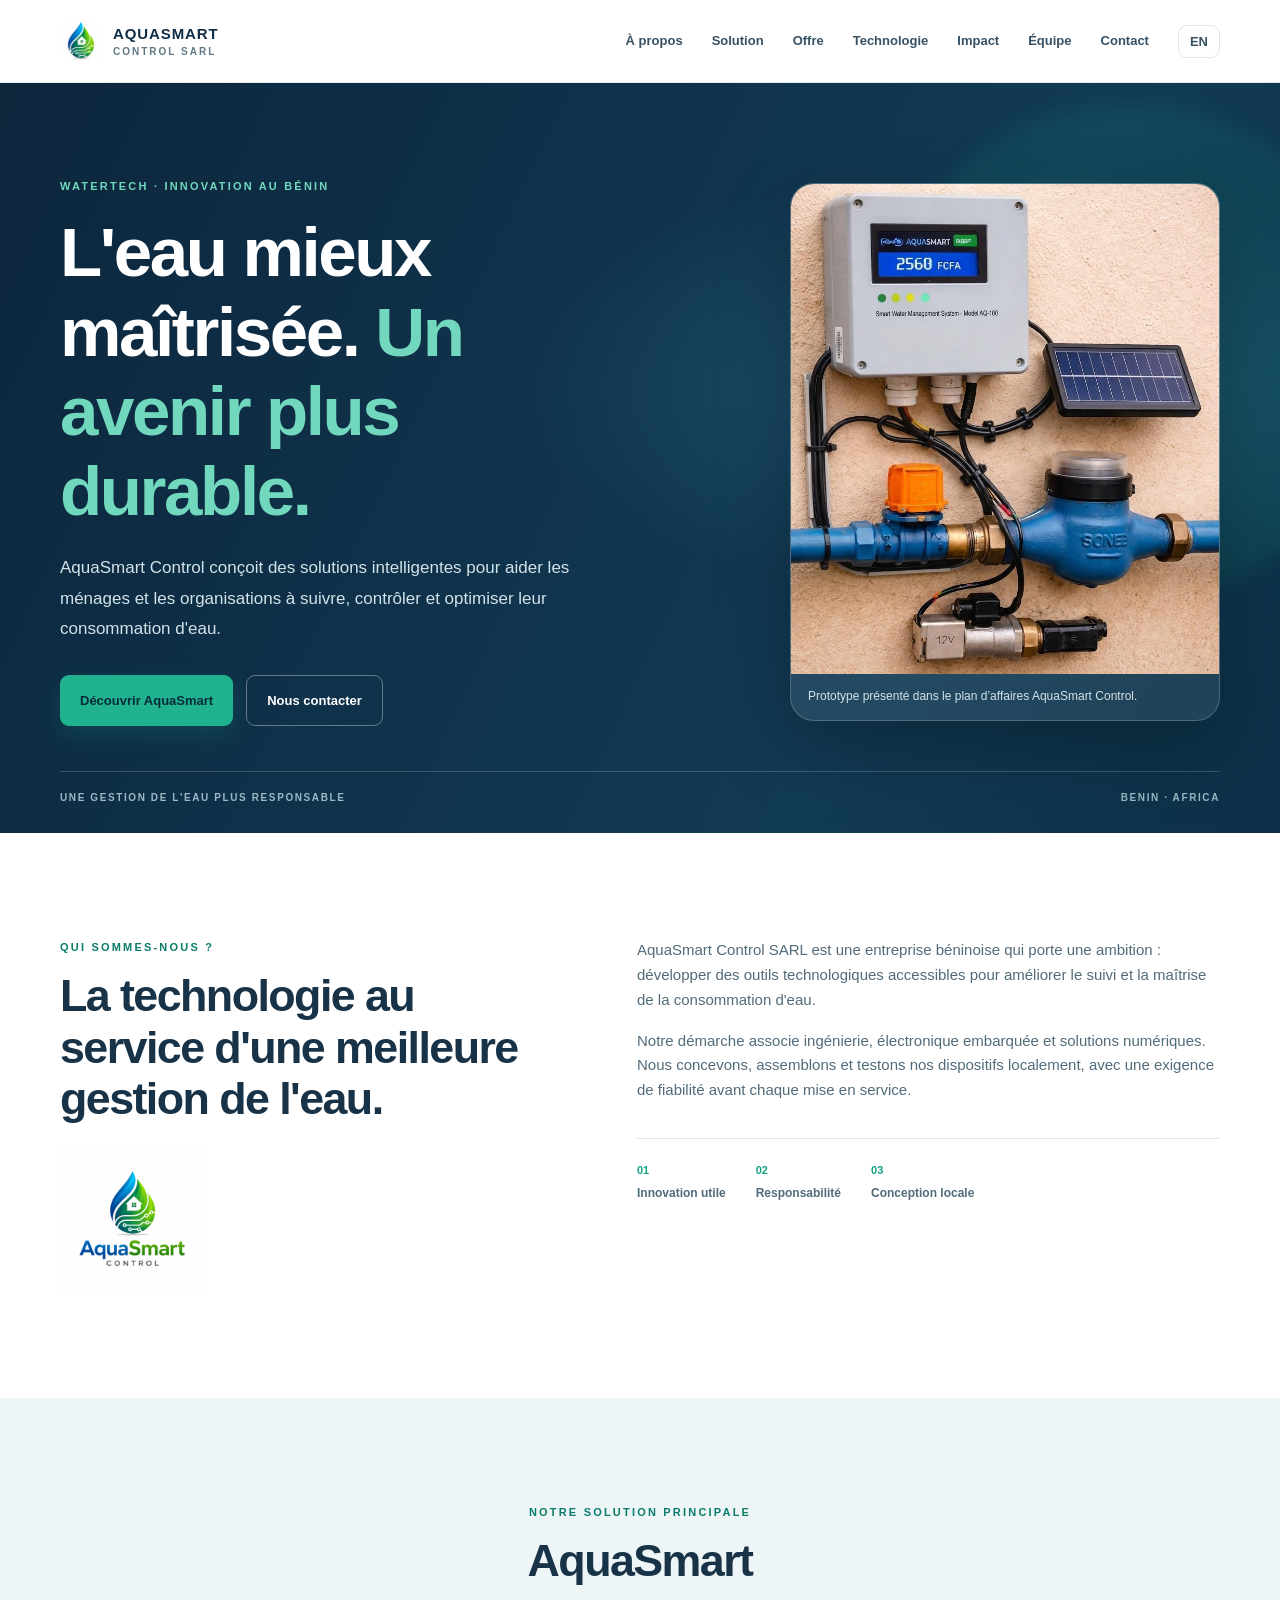
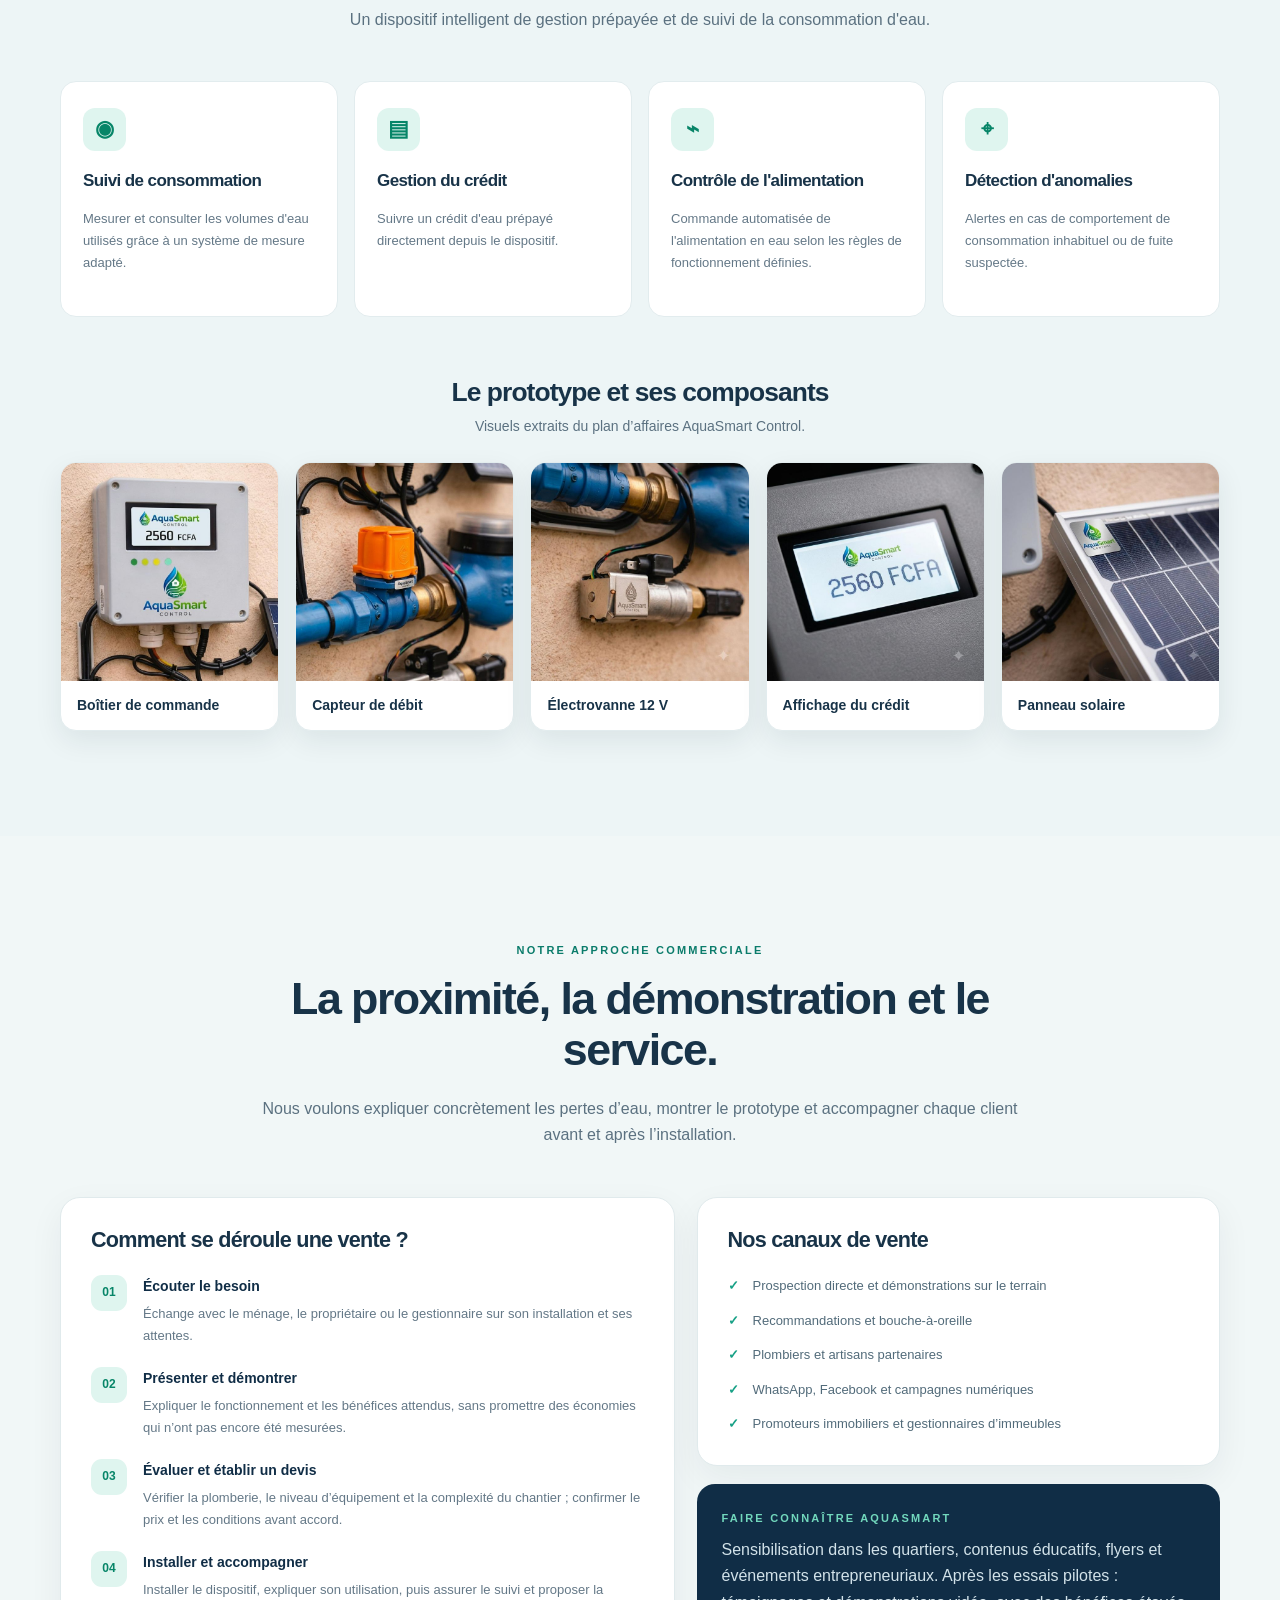
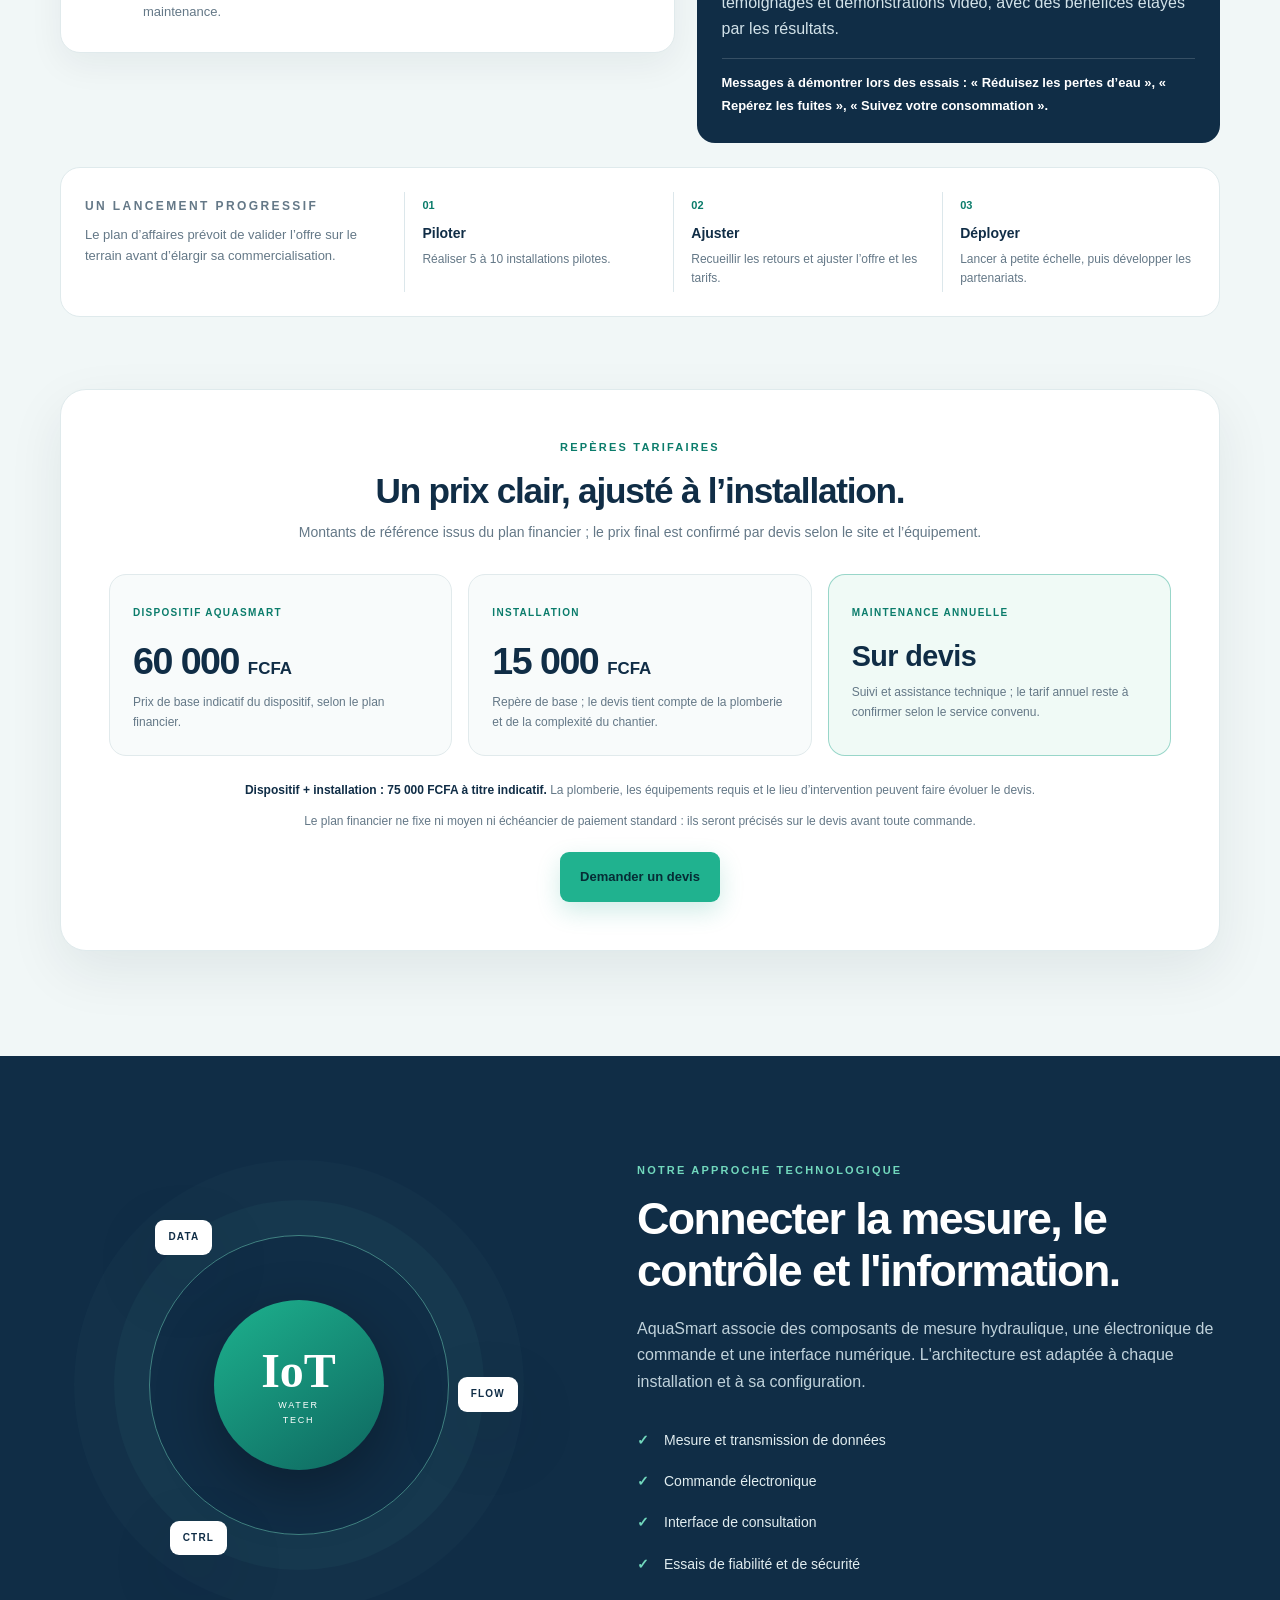
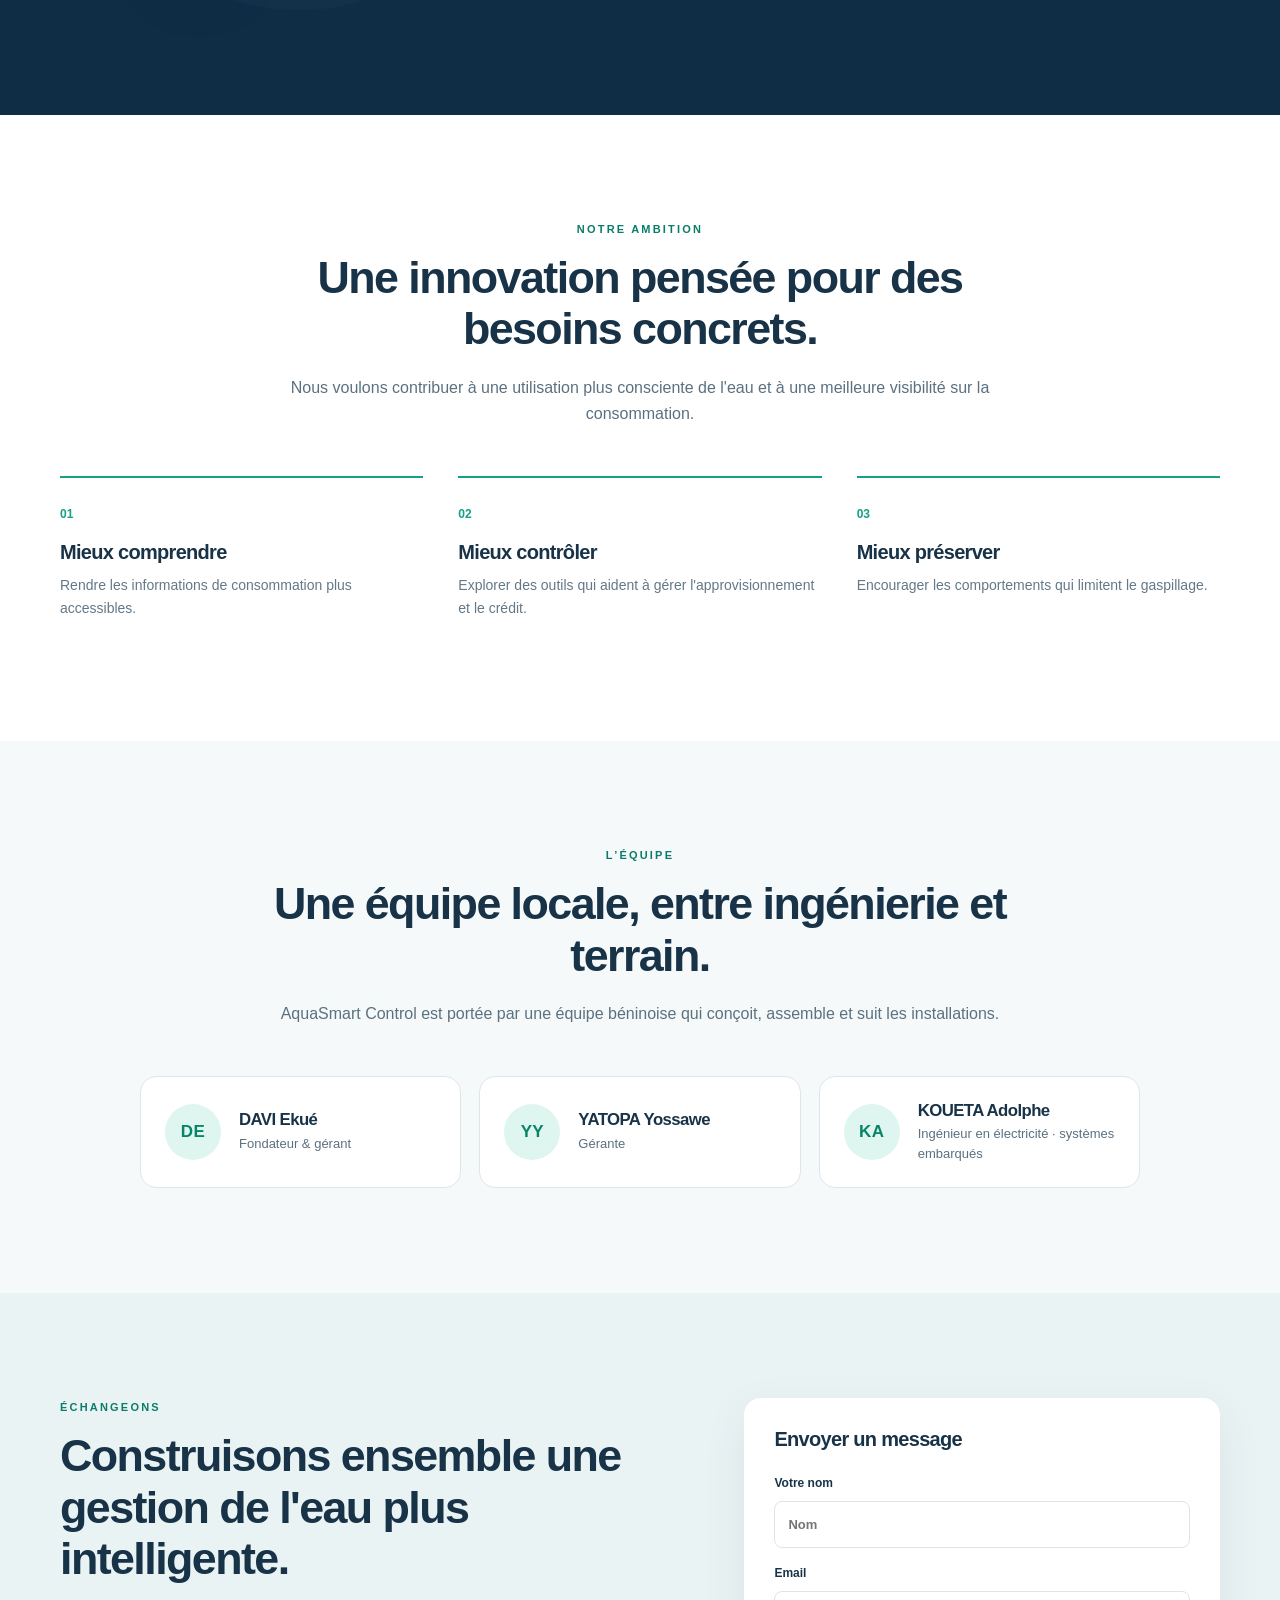
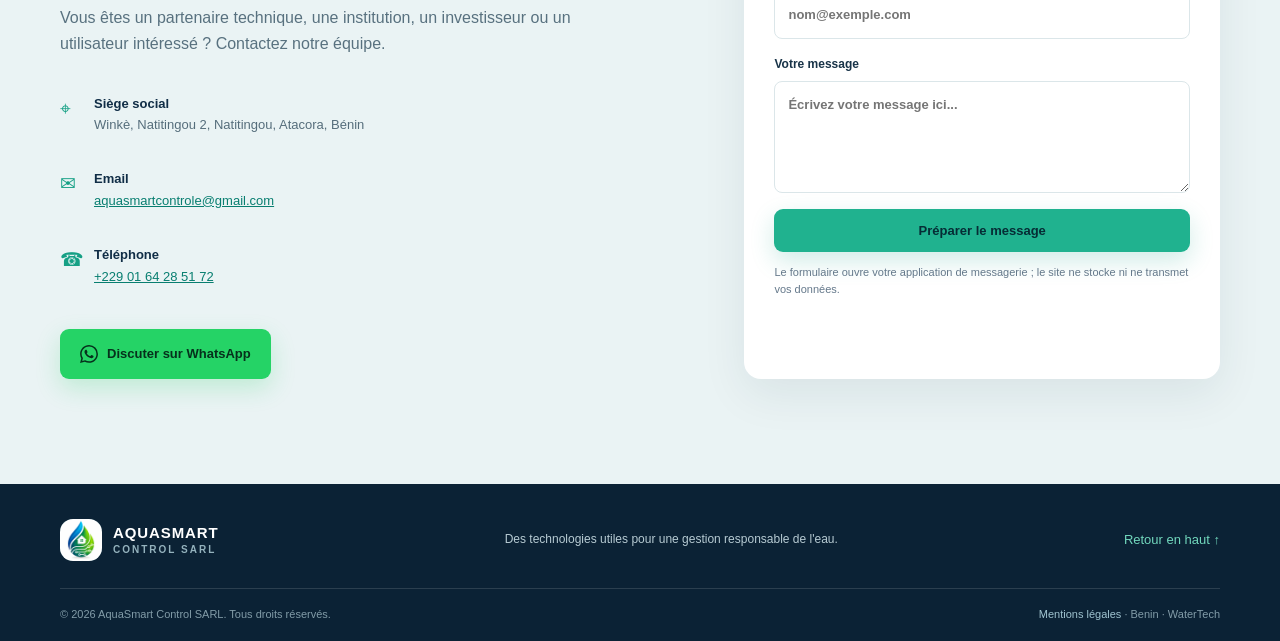
==== commit ea92d743: "Corrections et completion du site : contact, mentions legales, equipe, offre et vente" ====
--- a/index.html
+++ b/index.html
@@ -3,15 +3,53 @@
 <head>
   <meta charset="utf-8">
   <meta name="viewport" content="width=device-width, initial-scale=1">
-  <meta name="description" content="AquaSmart Control SARL développe des solutions intelligentes pour mieux suivre, contrôler et optimiser la consommation d'eau.">
+  <meta name="description" content="AquaSmart Control SARL développe des solutions intelligentes pour mieux suivre, contrôler et optimiser la consommation d’eau.">
   <meta name="theme-color" content="#102d46">
   <meta property="og:type" content="website">
-  <meta property="og:title" content="AquaSmart Control SARL | Gestion intelligente de l'eau">
-  <meta property="og:description" content="Des solutions intelligentes pour mieux suivre, contrôler et optimiser la consommation d'eau.">
-  <title>AquaSmart Control SARL | Gestion intelligente de l'eau</title>
-  <link rel="icon" href="assets/logo-mark.png" type="image/png">
+  <meta property="og:site_name" content="AquaSmart Control SARL">
+  <meta property="og:url" content="https://cideg-dev.github.io/aquasmart-site-vitrine/">
+  <meta property="og:title" content="AquaSmart Control SARL | Gestion intelligente de l’eau">
+  <meta property="og:description" content="Des solutions intelligentes pour mieux suivre, contrôler et optimiser la consommation d’eau.">
+  <meta property="og:locale" content="fr_FR">
+  <meta property="og:locale:alternate" content="en_US">
+  <meta property="og:image" content="https://cideg-dev.github.io/aquasmart-site-vitrine/assets/og-image.jpg">
+  <meta property="og:image:type" content="image/jpeg">
+  <meta property="og:image:width" content="1200">
+  <meta property="og:image:height" content="630">
+  <meta property="og:image:alt" content="AquaSmart Control — « L’eau mieux maîtrisée. Un avenir plus durable. » et le prototype du compteur d’eau prépayé.">
+  <meta name="twitter:card" content="summary_large_image">
+  <meta name="twitter:title" content="AquaSmart Control SARL | Gestion intelligente de l’eau">
+  <meta name="twitter:description" content="Des solutions intelligentes pour mieux suivre, contrôler et optimiser la consommation d’eau.">
+  <meta name="twitter:image" content="https://cideg-dev.github.io/aquasmart-site-vitrine/assets/og-image.jpg">
+  <link rel="canonical" href="https://cideg-dev.github.io/aquasmart-site-vitrine/">
+  <title>AquaSmart Control SARL | Gestion intelligente de l’eau</title>
+  <link rel="icon" href="assets/favicon.svg" type="image/svg+xml">
+  <link rel="icon" href="assets/logo-mark.png" type="image/png" sizes="192x192">
+  <link rel="apple-touch-icon" href="assets/logo-mark.png">
+  <link rel="preload" as="image" href="assets/prototype-installe.jpg" fetchpriority="high">
   <link rel="stylesheet" href="styles.css">
   <script defer src="script.js"></script>
+  <script type="application/ld+json">
+    {
+      "@context": "https://schema.org",
+      "@type": "Organization",
+      "name": "AquaSmart Control SARL",
+      "url": "https://cideg-dev.github.io/aquasmart-site-vitrine/",
+      "logo": "https://cideg-dev.github.io/aquasmart-site-vitrine/assets/logo-aquasmart.png",
+      "email": "aquasmartcontrole@gmail.com",
+      "telephone": "+2290164285172",
+      "description": "Entreprise béninoise qui développe des solutions intelligentes de suivi, de contrôle et d'optimisation de la consommation d'eau.",
+      "address": {
+        "@type": "PostalAddress",
+        "streetAddress": "Winkè, Natitingou 2",
+        "addressLocality": "Natitingou",
+        "addressRegion": "Atacora",
+        "addressCountry": "BJ"
+      },
+      "areaServed": "BJ",
+      "knowsAbout": ["gestion de l'eau", "objets connectés", "compteur d'eau prépayé"]
+    }
+  </script>
 </head>
 <body>
   <a class="skip-link" href="#main">Aller au contenu / Skip to content</a>
@@ -26,12 +64,13 @@
       </button>
       <nav id="main-nav" class="main-nav" aria-label="Navigation principale">
         <a href="#about" data-fr="À propos" data-en="About">À propos</a>
-        <a href="#solution" data-fr="Notre solution" data-en="Our solution">Notre solution</a>
-        <a href="#vente" data-fr="Offre & vente" data-en="Offer & sales">Offre & vente</a>
+        <a href="#solution" data-fr="Solution" data-en="Solution">Solution</a>
+        <a href="#vente" data-fr="Offre" data-en="Offer">Offre</a>
         <a href="#technology" data-fr="Technologie" data-en="Technology">Technologie</a>
-        <a href="#impact" data-fr="Notre impact" data-en="Our impact">Notre impact</a>
+        <a href="#impact" data-fr="Impact" data-en="Impact">Impact</a>
+        <a href="#team" data-fr="Équipe" data-en="Team">Équipe</a>
         <a href="#contact" data-fr="Contact" data-en="Contact">Contact</a>
-        <button class="lang-switch" type="button" aria-label="Passer en anglais">EN</button>
+        <button class="lang-switch" type="button" aria-label="Passer en anglais" lang="en">EN</button>
       </nav>
     </div>
   </header>
@@ -48,7 +87,6 @@
             <a class="button button-primary" href="#solution" data-fr="Découvrir AquaSmart" data-en="Discover AquaSmart">Découvrir AquaSmart</a>
             <a class="button button-ghost" href="#contact" data-fr="Nous contacter" data-en="Contact us">Nous contacter</a>
           </div>
-          <p class="status-note"><span class="status-dot"></span><span data-fr="Solution en phase de conception et de prototypage" data-en="Solution in design and prototyping phase">Solution en phase de conception et de prototypage</span></p>
         </div>
         <figure class="hero-product">
           <img src="assets/prototype-installe.jpg" width="843" height="945" alt="Prototype AquaSmart installé sur une conduite d’eau, avec son boîtier et son panneau solaire" data-alt-fr="Prototype AquaSmart installé sur une conduite d’eau, avec son boîtier et son panneau solaire" data-alt-en="AquaSmart prototype installed on a water pipe, with its control unit and solar panel" fetchpriority="high">
@@ -67,7 +105,7 @@
         </div>
         <div class="section-text">
           <p data-fr="AquaSmart Control SARL est une entreprise béninoise qui porte une ambition : développer des outils technologiques accessibles pour améliorer le suivi et la maîtrise de la consommation d'eau." data-en="AquaSmart Control SARL is a Beninese company with a clear ambition: to develop accessible technology that improves water-use monitoring and management.">AquaSmart Control SARL est une entreprise béninoise qui porte une ambition : développer des outils technologiques accessibles pour améliorer le suivi et la maîtrise de la consommation d'eau.</p>
-          <p data-fr="Notre démarche associe ingénierie, électronique embarquée et solutions numériques. Nous avançons par étapes : conception, prototypage, essais et amélioration, avant tout déploiement commercial." data-en="Our approach combines engineering, embedded electronics and digital solutions. We work in stages: design, prototyping, testing and refinement before commercial deployment.">Notre démarche associe ingénierie, électronique embarquée et solutions numériques. Nous avançons par étapes : conception, prototypage, essais et amélioration, avant tout déploiement commercial.</p>
+          <p data-fr="Notre démarche associe ingénierie, électronique embarquée et solutions numériques. Nous concevons, assemblons et testons nos dispositifs localement, avec une exigence de fiabilité avant chaque mise en service." data-en="Our approach combines engineering, embedded electronics and digital solutions. We design, assemble and test our devices locally, with a strong focus on reliability before every installation.">Notre démarche associe ingénierie, électronique embarquée et solutions numériques. Nous concevons, assemblons et testons nos dispositifs localement, avec une exigence de fiabilité avant chaque mise en service.</p>
           <div class="values">
             <div><b>01</b><span data-fr="Innovation utile" data-en="Purposeful innovation">Innovation utile</span></div>
             <div><b>02</b><span data-fr="Responsabilité" data-en="Responsibility">Responsabilité</span></div>
@@ -82,43 +120,42 @@
         <div class="section-heading">
           <p class="eyebrow" data-fr="NOTRE SOLUTION PRINCIPALE" data-en="OUR CORE SOLUTION">NOTRE SOLUTION PRINCIPALE</p>
           <h2>AquaSmart</h2>
-          <p data-fr="Un concept de dispositif intelligent de gestion prépayée et de suivi de la consommation d'eau." data-en="A concept for a smart prepaid water-management and consumption-monitoring device.">Un concept de dispositif intelligent de gestion prépayée et de suivi de la consommation d'eau.</p>
+          <p data-fr="Un dispositif intelligent de gestion prépayée et de suivi de la consommation d'eau." data-en="A smart prepaid water-management and consumption-monitoring device.">Un dispositif intelligent de gestion prépayée et de suivi de la consommation d'eau.</p>
         </div>
         <div class="feature-grid">
           <article class="feature-card"><div class="feature-icon">◉</div><h3 data-fr="Suivi de consommation" data-en="Consumption monitoring">Suivi de consommation</h3><p data-fr="Mesurer et consulter les volumes d'eau utilisés grâce à un système de mesure adapté." data-en="Measure and review water usage through an appropriate metering system.">Mesurer et consulter les volumes d'eau utilisés grâce à un système de mesure adapté.</p></article>
-          <article class="feature-card"><div class="feature-icon">▤</div><h3 data-fr="Gestion du crédit" data-en="Credit management">Gestion du crédit</h3><p data-fr="Concevoir un mécanisme permettant à l'utilisateur de suivre un crédit d'eau prépayé." data-en="Design a mechanism that allows users to track prepaid water credit.">Concevoir un mécanisme permettant à l'utilisateur de suivre un crédit d'eau prépayé.</p></article>
-          <article class="feature-card"><div class="feature-icon">⌁</div><h3 data-fr="Contrôle de l'alimentation" data-en="Water-supply control">Contrôle de l'alimentation</h3><p data-fr="Étudier une commande automatisée de l'alimentation en eau selon les règles de fonctionnement définies." data-en="Develop automated water-supply control based on defined operating rules.">Étudier une commande automatisée de l'alimentation en eau selon les règles de fonctionnement définies.</p></article>
-          <article class="feature-card"><div class="feature-icon">⌖</div><h3 data-fr="Détection d'anomalies" data-en="Anomaly detection">Détection d'anomalies</h3><p data-fr="Explorer des alertes en cas de comportement de consommation inhabituel ou de fuite suspectée." data-en="Explore alerts for unusual consumption patterns or suspected leaks.">Explorer des alertes en cas de comportement de consommation inhabituel ou de fuite suspectée.</p></article>
+          <article class="feature-card"><div class="feature-icon">▤</div><h3 data-fr="Gestion du crédit" data-en="Credit management">Gestion du crédit</h3><p data-fr="Suivre un crédit d'eau prépayé directement depuis le dispositif." data-en="Track prepaid water credit directly from the device.">Suivre un crédit d'eau prépayé directement depuis le dispositif.</p></article>
+          <article class="feature-card"><div class="feature-icon">⌁</div><h3 data-fr="Contrôle de l'alimentation" data-en="Water-supply control">Contrôle de l'alimentation</h3><p data-fr="Commande automatisée de l'alimentation en eau selon les règles de fonctionnement définies." data-en="Automated water-supply control based on defined operating rules.">Commande automatisée de l'alimentation en eau selon les règles de fonctionnement définies.</p></article>
+          <article class="feature-card"><div class="feature-icon">⌖</div><h3 data-fr="Détection d'anomalies" data-en="Anomaly detection">Détection d'anomalies</h3><p data-fr="Alertes en cas de comportement de consommation inhabituel ou de fuite suspectée." data-en="Alerts for unusual consumption patterns or suspected leaks.">Alertes en cas de comportement de consommation inhabituel ou de fuite suspectée.</p></article>
         </div>
         <div class="product-gallery-section">
           <div class="product-gallery-heading">
             <h3 data-fr="Le prototype et ses composants" data-en="The prototype and its components">Le prototype et ses composants</h3>
-            <p data-fr="Photographies extraites du plan d’affaires AquaSmart Control." data-en="Photographs from the AquaSmart Control business plan.">Photographies extraites du plan d’affaires AquaSmart Control.</p>
+            <p data-fr="Visuels extraits du plan d’affaires AquaSmart Control." data-en="Visuals from the AquaSmart Control business plan.">Visuels extraits du plan d’affaires AquaSmart Control.</p>
           </div>
           <div class="product-gallery">
             <figure class="product-gallery-card">
-              <img src="assets/boitier-aquasmart.jpg" width="1024" height="1024" alt="Boîtier de commande AquaSmart avec affichage intégré" data-alt-fr="Boîtier de commande AquaSmart avec affichage intégré" data-alt-en="AquaSmart control unit with an integrated display" loading="lazy" decoding="async">
+              <img src="assets/boitier-aquasmart.jpg" width="700" height="700" alt="Boîtier de commande AquaSmart avec affichage intégré" data-alt-fr="Boîtier de commande AquaSmart avec affichage intégré" data-alt-en="AquaSmart control unit with an integrated display" loading="lazy" decoding="async">
               <figcaption><strong data-fr="Boîtier de commande" data-en="Control unit">Boîtier de commande</strong></figcaption>
             </figure>
             <figure class="product-gallery-card">
-              <img src="assets/capteur-debit.jpg" width="1024" height="1024" alt="Capteur monté sur la conduite d’eau du prototype" data-alt-fr="Capteur monté sur la conduite d’eau du prototype" data-alt-en="Sensor mounted on the prototype’s water pipe" loading="lazy" decoding="async">
+              <img src="assets/capteur-debit.jpg" width="700" height="700" alt="Capteur monté sur la conduite d’eau du prototype" data-alt-fr="Capteur monté sur la conduite d’eau du prototype" data-alt-en="Sensor mounted on the prototype’s water pipe" loading="lazy" decoding="async">
               <figcaption><strong data-fr="Capteur de débit" data-en="Flow sensor">Capteur de débit</strong></figcaption>
             </figure>
             <figure class="product-gallery-card">
-              <img src="assets/electrovanne.jpg" width="1024" height="1024" alt="Électrovanne installée sur le montage AquaSmart" data-alt-fr="Électrovanne installée sur le montage AquaSmart" data-alt-en="Solenoid valve installed in the AquaSmart assembly" loading="lazy" decoding="async">
+              <img src="assets/electrovanne.jpg" width="700" height="700" alt="Électrovanne installée sur le montage AquaSmart" data-alt-fr="Électrovanne installée sur le montage AquaSmart" data-alt-en="Solenoid valve installed in the AquaSmart assembly" loading="lazy" decoding="async">
               <figcaption><strong data-fr="Électrovanne 12 V" data-en="12 V solenoid valve">Électrovanne 12 V</strong></figcaption>
             </figure>
             <figure class="product-gallery-card">
-              <img src="assets/affichage-credit.jpg" width="1024" height="1024" alt="Écran AquaSmart affichant un crédit de 2560 FCFA" data-alt-fr="Écran AquaSmart affichant un crédit de 2560 FCFA" data-alt-en="AquaSmart display showing a credit of 2,560 CFA francs" loading="lazy" decoding="async">
+              <img src="assets/affichage-credit.jpg" width="700" height="700" alt="Écran AquaSmart affichant un crédit de 2560 FCFA" data-alt-fr="Écran AquaSmart affichant un crédit de 2560 FCFA" data-alt-en="AquaSmart display showing a credit of 2,560 CFA francs" loading="lazy" decoding="async">
               <figcaption><strong data-fr="Affichage du crédit" data-en="Credit display">Affichage du crédit</strong></figcaption>
             </figure>
             <figure class="product-gallery-card">
-              <img src="assets/panneau-solaire.jpg" width="1024" height="1024" alt="Panneau solaire associé au prototype AquaSmart" data-alt-fr="Panneau solaire associé au prototype AquaSmart" data-alt-en="Solar panel connected to the AquaSmart prototype" loading="lazy" decoding="async">
+              <img src="assets/panneau-solaire.jpg" width="700" height="700" alt="Panneau solaire associé au prototype AquaSmart" data-alt-fr="Panneau solaire associé au prototype AquaSmart" data-alt-en="Solar panel connected to the AquaSmart prototype" loading="lazy" decoding="async">
               <figcaption><strong data-fr="Panneau solaire" data-en="Solar panel">Panneau solaire</strong></figcaption>
             </figure>
           </div>
         </div>
-        <p class="disclaimer" data-fr="Les fonctionnalités présentées décrivent les objectifs de conception. Le prototype est en cours de préparation ; les performances et la compatibilité devront être validées par des essais techniques et les démarches réglementaires applicables." data-en="The features described are design objectives. The prototype is being prepared; performance and compatibility must be validated through technical testing and applicable regulatory procedures.">Les fonctionnalités présentées décrivent les objectifs de conception. Le prototype est en cours de préparation ; les performances et la compatibilité devront être validées par des essais techniques et les démarches réglementaires applicables.</p>
       </div>
     </section>
 
@@ -208,7 +245,7 @@
         <div>
           <p class="eyebrow" data-fr="NOTRE APPROCHE TECHNOLOGIQUE" data-en="OUR TECHNOLOGY APPROACH">NOTRE APPROCHE TECHNOLOGIQUE</p>
           <h2 data-fr="Connecter la mesure, le contrôle et l'information." data-en="Connecting measurement, control and information.">Connecter la mesure, le contrôle et l'information.</h2>
-          <p data-fr="AquaSmart vise à associer des composants de mesure hydraulique, une électronique de commande et une interface numérique. L'architecture finale sera arrêtée après les études de compatibilité, les essais et la validation du prototype." data-en="AquaSmart aims to combine hydraulic measurement components, control electronics and a digital interface. The final architecture will be determined after compatibility studies, testing and prototype validation.">AquaSmart vise à associer des composants de mesure hydraulique, une électronique de commande et une interface numérique. L'architecture finale sera arrêtée après les études de compatibilité, les essais et la validation du prototype.</p>
+          <p data-fr="AquaSmart associe des composants de mesure hydraulique, une électronique de commande et une interface numérique. L'architecture est adaptée à chaque installation et à sa configuration." data-en="AquaSmart combines hydraulic measurement components, control electronics and a digital interface. The architecture is adapted to each installation and its configuration.">AquaSmart associe des composants de mesure hydraulique, une électronique de commande et une interface numérique. L'architecture est adaptée à chaque installation et à sa configuration.</p>
           <ul class="check-list">
             <li data-fr="Mesure et transmission de données" data-en="Measurement and data transmission">Mesure et transmission de données</li>
             <li data-fr="Commande électronique" data-en="Electronic control">Commande électronique</li>
@@ -230,6 +267,39 @@
           <div><span>01</span><h3 data-fr="Mieux comprendre" data-en="Understand better">Mieux comprendre</h3><p data-fr="Rendre les informations de consommation plus accessibles." data-en="Make water-use information easier to access.">Rendre les informations de consommation plus accessibles.</p></div>
           <div><span>02</span><h3 data-fr="Mieux contrôler" data-en="Control better">Mieux contrôler</h3><p data-fr="Explorer des outils qui aident à gérer l'approvisionnement et le crédit." data-en="Develop tools that help manage water supply and credit.">Explorer des outils qui aident à gérer l'approvisionnement et le crédit.</p></div>
           <div><span>03</span><h3 data-fr="Mieux préserver" data-en="Preserve better">Mieux préserver</h3><p data-fr="Encourager les comportements qui limitent le gaspillage." data-en="Encourage practices that help reduce waste.">Encourager les comportements qui limitent le gaspillage.</p></div>
+        </div>
+      </div>
+    </section>
+
+    <section id="team" class="section team-section">
+      <div class="container">
+        <div class="section-heading">
+          <p class="eyebrow" data-fr="L’ÉQUIPE" data-en="THE TEAM">L’ÉQUIPE</p>
+          <h2 data-fr="Une équipe locale, entre ingénierie et terrain." data-en="A local team, combining engineering and field experience.">Une équipe locale, entre ingénierie et terrain.</h2>
+          <p data-fr="AquaSmart Control est portée par une équipe béninoise qui conçoit, assemble et suit les installations." data-en="AquaSmart Control is driven by a Beninese team that designs, assembles and monitors installations.">AquaSmart Control est portée par une équipe béninoise qui conçoit, assemble et suit les installations.</p>
+        </div>
+        <div class="team-grid">
+          <article class="team-card">
+            <span class="team-avatar" aria-hidden="true">DE</span>
+            <div>
+              <h3>DAVI Ekué</h3>
+              <p class="team-role" data-fr="Fondateur &amp; gérant" data-en="Founder &amp; managing director">Fondateur &amp; gérant</p>
+            </div>
+          </article>
+          <article class="team-card">
+            <span class="team-avatar" aria-hidden="true">YY</span>
+            <div>
+              <h3>YATOPA Yossawe</h3>
+              <p class="team-role" data-fr="Gérante" data-en="Managing director">Gérante</p>
+            </div>
+          </article>
+          <article class="team-card">
+            <span class="team-avatar" aria-hidden="true">KA</span>
+            <div>
+              <h3>KOUETA Adolphe</h3>
+              <p class="team-role" data-fr="Ingénieur en électricité · systèmes embarqués" data-en="Electrical engineer · embedded systems">Ingénieur en électricité · systèmes embarqués</p>
+            </div>
+          </article>
         </div>
       </div>
     </section>
@@ -241,12 +311,15 @@
           <h2 data-fr="Construisons ensemble une gestion de l'eau plus intelligente." data-en="Let's build smarter water management together.">Construisons ensemble une gestion de l'eau plus intelligente.</h2>
           <p data-fr="Vous êtes un partenaire technique, une institution, un investisseur ou un utilisateur intéressé ? Contactez notre équipe." data-en="Are you a technical partner, institution, investor or interested user? Get in touch with our team.">Vous êtes un partenaire technique, une institution, un investisseur ou un utilisateur intéressé ? Contactez notre équipe.</p>
           <div class="contact-details">
-            <p><span>⌖</span><b data-fr="Siège social" data-en="Registered office">Siège social</b><br>Natitingou, Atacora, Bénin / Benin</p>
+            <p><span>⌖</span><b data-fr="Siège social" data-en="Registered office">Siège social</b><br><span data-fr="Winkè, Natitingou 2, Natitingou, Atacora, Bénin" data-en="Winkè, Natitingou 2, Natitingou, Atacora, Benin">Winkè, Natitingou 2, Natitingou, Atacora, Bénin</span></p>
             <p class="contact-method" id="company-email" hidden><span>✉</span><b>Email</b><br><a></a></p>
             <p class="contact-method" id="company-phone" hidden><span>☎</span><b data-fr="Téléphone" data-en="Phone">Téléphone</b><br><a></a></p>
-            <p class="contact-method" id="company-whatsapp" hidden><span>◉</span><b>WhatsApp</b><br><a target="_blank" rel="noopener noreferrer" data-fr="Nous écrire sur WhatsApp" data-en="Message us on WhatsApp">Nous écrire sur WhatsApp</a></p>
             <p id="contact-pending" data-fr="Nos coordonnées seront publiées prochainement." data-en="Our contact details will be published soon.">Nos coordonnées seront publiées prochainement.</p>
           </div>
+          <a class="button button-whatsapp" id="whatsapp-link" href="#" hidden>
+            <svg width="18" height="18" viewBox="0 0 24 24" aria-hidden="true" focusable="false"><path fill="currentColor" d="M17.472 14.382c-.297-.149-1.758-.867-2.03-.967-.273-.099-.471-.148-.67.15-.197.297-.767.966-.94 1.164-.173.199-.347.223-.644.075-.297-.15-1.255-.463-2.39-1.475-.883-.788-1.48-1.761-1.653-2.059-.173-.297-.018-.458.13-.606.134-.133.298-.347.446-.52.149-.174.198-.298.298-.497.099-.198.05-.371-.025-.52-.075-.149-.669-1.612-.916-2.207-.242-.579-.487-.5-.669-.51-.173-.008-.371-.01-.57-.01-.198 0-.52.074-.792.372-.272.297-1.04 1.016-1.04 2.479 0 1.462 1.065 2.875 1.213 3.074.149.198 2.096 3.2 5.077 4.487.709.306 1.262.489 1.694.625.712.227 1.36.195 1.871.118.571-.085 1.758-.719 2.006-1.413.248-.694.248-1.289.173-1.413-.074-.124-.272-.198-.57-.347m-5.421 7.403h-.004a9.87 9.87 0 01-5.031-1.378l-.361-.214-3.741.982.998-3.648-.235-.374a9.86 9.86 0 01-1.51-5.26c.001-5.45 4.436-9.884 9.888-9.884 2.64 0 5.122 1.03 6.988 2.898a9.825 9.825 0 012.893 6.994c-.003 5.45-4.437 9.884-9.885 9.884m8.413-18.297A11.815 11.815 0 0012.05 0C5.495 0 .16 5.335.157 11.892c0 2.096.547 4.142 1.588 5.945L.057 24l6.305-1.654a11.882 11.882 0 005.683 1.448h.005c6.554 0 11.89-5.335 11.893-11.893a11.821 11.821 0 00-3.48-8.413z"/></svg>
+            <span data-fr="Discuter sur WhatsApp" data-en="Chat on WhatsApp">Discuter sur WhatsApp</span>
+          </a>
         </div>
         <form class="contact-form" id="contact-form">
           <h3 data-fr="Envoyer un message" data-en="Send a message">Envoyer un message</h3>
@@ -267,7 +340,7 @@
       <p data-fr="Des technologies utiles pour une gestion responsable de l'eau." data-en="Useful technology for responsible water management.">Des technologies utiles pour une gestion responsable de l'eau.</p>
       <a href="#home" class="back-top" data-fr="Retour en haut ↑" data-en="Back to top ↑">Retour en haut ↑</a>
     </div>
-    <div class="container footer-bottom"><span>© <span id="year"></span> AquaSmart Control SARL. <span data-fr="Tous droits réservés." data-en="All rights reserved.">Tous droits réservés.</span></span><span>Benin · WaterTech</span></div>
+    <div class="container footer-bottom"><span>© <span id="year"></span> AquaSmart Control SARL. <span data-fr="Tous droits réservés." data-en="All rights reserved.">Tous droits réservés.</span></span><span><a class="footer-link" href="mentions-legales.html" data-fr="Mentions légales" data-en="Legal notice">Mentions légales</a> · Benin · WaterTech</span></div>
   </footer>
 </body>
 </html>
--- a/styles.css
+++ b/styles.css
@@ -1,18 +1,43 @@
-:root{--navy:#102d46;--navy2:#173d58;--teal:#16a085;--mint:#dff5ef;--ink:#183348;--muted:#647887;--paper:#f5f9fa;--white:#fff;--line:#dce7eb;--shadow:0 24px 70px rgba(5,33,51,.16)}
-*{box-sizing:border-box}html{scroll-behavior:smooth}body{margin:0;font-family:'DM Sans',Arial,sans-serif;color:var(--ink);background:var(--paper);line-height:1.65}h1,h2,h3,.brand-name{font-family:Manrope,Arial,sans-serif;line-height:1.15;letter-spacing:-.035em}h1{font-size:clamp(2.7rem,5.4vw,5.3rem);margin:18px 0 22px;font-weight:800}h1 em{color:#72d8bd;font-style:normal}h2{font-size:clamp(2rem,3.5vw,3.45rem);margin:12px 0 20px}h3{font-size:1.25rem}p{margin:0 0 16px}.container{width:min(1160px,calc(100% - 44px));margin:auto}.skip-link{position:absolute;left:-999px;top:8px;background:#fff;padding:10px;z-index:99}.skip-link:focus{left:8px}.sr-only{position:absolute;width:1px;height:1px;padding:0;margin:-1px;overflow:hidden;clip:rect(0,0,0,0);white-space:nowrap;border:0}
-.site-header{position:sticky;top:0;z-index:20;background:rgba(255,255,255,.94);backdrop-filter:blur(14px);border-bottom:1px solid rgba(220,231,235,.8)}.nav-wrap{height:82px;display:flex;align-items:center;justify-content:space-between}.brand{display:flex;align-items:center;gap:11px;text-decoration:none;color:var(--navy)}.brand-mark{display:grid;place-items:center;width:42px;height:42px;border-radius:13px;background:var(--navy);color:#fff;font-family:Manrope;font-weight:800;font-size:22px}.brand-mark span{color:#72d8bd}.brand-name{font-size:15px;font-weight:800;letter-spacing:.06em}.brand-name small{display:block;font:600 9px 'DM Sans';letter-spacing:.22em;color:#78909f;margin-top:3px}.main-nav{display:flex;align-items:center;gap:29px}.main-nav a,.lang-switch{font-size:13px;font-weight:700;color:#375165;text-decoration:none;background:none;border:0;cursor:pointer}.main-nav a:hover,.lang-switch:hover{color:var(--teal)}.lang-switch{border:1px solid var(--line);padding:8px 11px;border-radius:9px}.menu-toggle{display:none}
-.hero{position:relative;overflow:hidden;background:radial-gradient(ellipse at 78% 40%,#1e536d 0%,transparent 34%),linear-gradient(115deg,#0c263c,#123b55 70%,#0c3047);color:#fff;padding:94px 0 28px}.hero-glow{position:absolute;width:500px;height:500px;border-radius:50%;background:rgba(22,160,133,.13);filter:blur(10px);right:-100px;top:20px}.hero-grid{position:relative;display:grid;grid-template-columns:1.05fr .95fr;align-items:center;gap:55px;min-height:475px}.eyebrow{font-size:11px;letter-spacing:.2em;font-weight:800;color:#72d8bd;margin:0 0 14px}.eyebrow-dark{color:var(--teal)}.hero-lead{font-size:17px;color:#d2e2e9;max-width:590px;line-height:1.8}.hero-actions{display:flex;gap:13px;flex-wrap:wrap;margin-top:30px}.button{display:inline-flex;align-items:center;justify-content:center;border:0;border-radius:9px;padding:14px 20px;font-weight:700;font-size:13px;text-decoration:none;cursor:pointer;transition:.2s}.button:hover{transform:translateY(-2px)}.button-primary{background:#20b28f;color:#062c35;box-shadow:0 9px 25px rgba(22,160,133,.2)}.button-ghost{border:1px solid rgba(255,255,255,.35);color:#fff}.status-note{margin-top:25px;font-size:12px;color:#b9d2dc;display:flex;align-items:center;gap:9px}.status-dot{width:7px;height:7px;border-radius:50%;background:#72d8bd;box-shadow:0 0 0 5px rgba(114,216,189,.12)}.hero-visual{position:relative;min-height:420px;display:grid;place-items:center}.device-card{z-index:2;width:min(310px,78%);height:350px;background:linear-gradient(145deg,#f9ffff,#dcebed);border-radius:28px;padding:18px;box-shadow:0 35px 80px rgba(0,0,0,.3);transform:rotate(-5deg);border:1px solid #fff}.device-top{display:flex;align-items:center;gap:8px;font-size:8px;font-weight:800;letter-spacing:.16em;color:#64818c}.device-light{width:7px;height:7px;border-radius:50%;background:#18b58e;box-shadow:0 0 0 4px #d5f4e9}.device-screen{margin-top:24px;height:245px;border-radius:17px;background:linear-gradient(145deg,#102d46,#174d63);padding:23px 17px;color:#fff;text-align:center;display:flex;align-items:center;flex-direction:column;justify-content:center;box-shadow:inset 0 0 30px rgba(0,0,0,.25)}.screen-label{font-size:8px;letter-spacing:.16em;color:#9bc9ce}.screen-drop{font-size:95px;line-height:1.1;color:#72d8bd;text-shadow:0 0 30px rgba(114,216,189,.25);transform:rotate(90deg)}.screen-line{width:65%;height:2px;background:linear-gradient(90deg,transparent,#72d8bd,transparent);margin:8px}.screen-caption{font-size:10px;color:#d1e7e7;letter-spacing:.07em}.device-bottom{display:flex;gap:7px;justify-content:center;margin-top:18px}.device-bottom span{width:5px;height:5px;border-radius:50%;background:#9bb7bd}.water-orbit{position:absolute;border:1px solid rgba(114,216,189,.24);border-radius:50%;width:390px;height:390px}.orbit-two{width:470px;height:470px;border-style:dashed;opacity:.55}.float-tag{position:absolute;z-index:3;background:#fff;color:var(--navy);padding:10px 14px;border-radius:11px;box-shadow:var(--shadow);font-size:11px;font-weight:700;display:flex;align-items:center;gap:9px}.float-tag b{color:var(--teal)}.tag-a{top:55px;left:0}.tag-b{right:-5px;top:185px}.tag-c{bottom:45px;left:12px}.hero-bottom{display:flex;justify-content:space-between;border-top:1px solid rgba(255,255,255,.17);padding-top:18px;margin-top:45px;color:#9cb9c6;font-size:9px;letter-spacing:.17em;font-weight:700}
-.section{padding:105px 0}.section-light{background:#fff}.two-col{display:grid;grid-template-columns:.9fr 1.1fr;gap:100px}.section-text{color:#526b7a;font-size:15px}.values{display:flex;gap:30px;margin-top:35px;border-top:1px solid var(--line);padding-top:22px}.values div{display:flex;flex-direction:column;gap:5px;font-size:12px;font-weight:700}.values b{color:var(--teal);font-size:11px}.solution-section{background:#edf5f6}.section-heading{text-align:center;max-width:760px;margin:0 auto 48px}.section-heading>p:last-child{color:var(--muted)}.feature-grid{display:grid;grid-template-columns:repeat(4,1fr);gap:16px}.feature-card{background:#fff;border:1px solid #e2ecee;border-radius:16px;padding:26px 22px;min-height:235px;transition:.25s}.feature-card:hover{transform:translateY(-5px);box-shadow:var(--shadow)}.feature-icon{width:43px;height:43px;display:grid;place-items:center;border-radius:12px;background:var(--mint);color:#078568;font-size:22px;font-weight:700;margin-bottom:20px}.feature-card h3{font-size:17px}.feature-card p{font-size:13px;color:var(--muted);line-height:1.7}.disclaimer{font-size:11px;color:#6c818d;margin:22px auto 0;max-width:900px;text-align:center;font-style:italic}
+:root{--navy:#102d46;--navy2:#173d58;--teal:#16a085;--mint:#dff5ef;--ink:#183348;--muted:#647887;--paper:#f5f9fa;--white:#fff;--line:#dce7eb;--teal-ink:#0b7c6b;--shadow:0 24px 70px rgba(5,33,51,.16)}
+*{box-sizing:border-box}html{scroll-behavior:smooth}body{margin:0;font-family:'DM Sans',-apple-system,BlinkMacSystemFont,'Segoe UI',Roboto,Helvetica,Arial,sans-serif;color:var(--ink);background:var(--paper);line-height:1.65}h1,h2,h3,.brand-name{font-family:'Manrope','Segoe UI',-apple-system,BlinkMacSystemFont,Roboto,Helvetica,Arial,sans-serif;line-height:1.15;letter-spacing:-.035em}h1{font-size:clamp(2.7rem,5.4vw,5.3rem);margin:18px 0 22px;font-weight:800}h1 em{color:#72d8bd;font-style:normal}h2{font-size:clamp(2rem,3.5vw,3.45rem);margin:12px 0 20px}h3{font-size:1.25rem}p{margin:0 0 16px}.container{width:min(1160px,calc(100% - 44px));margin:auto}.skip-link{position:absolute;left:-999px;top:8px;background:#fff;padding:10px;z-index:99}.skip-link:focus{left:8px}.sr-only{position:absolute;width:1px;height:1px;padding:0;margin:-1px;overflow:hidden;clip:rect(0,0,0,0);white-space:nowrap;border:0}
+.site-header{position:sticky;top:0;z-index:20;background:rgba(255,255,255,.94);backdrop-filter:blur(14px);border-bottom:1px solid rgba(220,231,235,.8)}.nav-wrap{height:82px;display:flex;align-items:center;justify-content:space-between}.brand{display:flex;align-items:center;gap:11px;text-decoration:none;color:var(--navy)}.brand-mark{display:grid;place-items:center;width:42px;height:42px;border-radius:13px;background:var(--navy);color:#fff;font-family:Manrope;font-weight:800;font-size:22px}.brand-name{font-size:15px;font-weight:800;letter-spacing:.06em}.brand-name small{display:block;font:600 10px 'DM Sans',Arial,sans-serif;letter-spacing:.2em;color:#5f7887;margin-top:3px}.main-nav{display:flex;align-items:center;gap:29px}.main-nav a,.lang-switch{font-size:13px;font-weight:700;color:#375165;text-decoration:none;background:none;border:0;cursor:pointer}.main-nav a:hover,.lang-switch:hover{color:var(--teal)}.lang-switch{border:1px solid var(--line);padding:8px 11px;border-radius:9px}.menu-toggle{display:none}
+.hero{position:relative;overflow:hidden;background:radial-gradient(ellipse at 78% 40%,#1e536d 0%,transparent 34%),linear-gradient(115deg,#0c263c,#123b55 70%,#0c3047);color:#fff;padding:94px 0 28px}.hero-glow{position:absolute;width:500px;height:500px;border-radius:50%;background:rgba(22,160,133,.13);filter:blur(10px);right:-100px;top:20px}.hero-grid{position:relative;display:grid;grid-template-columns:1.05fr .95fr;align-items:center;gap:55px;min-height:475px}.eyebrow{font-size:11px;letter-spacing:.2em;font-weight:800;color:var(--teal-ink);margin:0 0 14px}.hero .eyebrow,.tech-section .eyebrow{color:#72d8bd}.eyebrow-dark{color:var(--teal-ink)}.hero-lead{font-size:17px;color:#d2e2e9;max-width:590px;line-height:1.8}.hero-actions{display:flex;gap:13px;flex-wrap:wrap;margin-top:30px}.button{display:inline-flex;align-items:center;justify-content:center;border:0;border-radius:9px;padding:14px 20px;font-weight:700;font-size:13px;text-decoration:none;cursor:pointer;transition:.2s}.button:hover{transform:translateY(-2px)}.button-primary{background:#20b28f;color:#062c35;box-shadow:0 9px 25px rgba(22,160,133,.2)}.button-ghost{border:1px solid rgba(255,255,255,.35);color:#fff}.hero-bottom{display:flex;justify-content:space-between;gap:18px;border-top:1px solid rgba(255,255,255,.17);padding-top:18px;margin-top:45px;color:#9cb9c6;font-size:10px;line-height:1.5;letter-spacing:.16em;font-weight:700}
+.section{padding:105px 0}.section-light{background:#fff}.two-col{display:grid;grid-template-columns:.9fr 1.1fr;gap:100px}.section-text{color:#526b7a;font-size:15px}.values{display:flex;gap:30px;margin-top:35px;border-top:1px solid var(--line);padding-top:22px}.values div{display:flex;flex-direction:column;gap:5px;font-size:12px;font-weight:700}.values b{color:var(--teal);font-size:11px}.solution-section{background:#edf5f6}.section-heading{text-align:center;max-width:760px;margin:0 auto 48px}.section-heading>p:last-child{color:#5b7180}.feature-grid{display:grid;grid-template-columns:repeat(4,1fr);gap:16px}.feature-card{background:#fff;border:1px solid #e2ecee;border-radius:16px;padding:26px 22px;min-height:235px;transition:.25s}.feature-card:hover{transform:translateY(-5px);box-shadow:var(--shadow)}.feature-icon{width:43px;height:43px;display:grid;place-items:center;border-radius:12px;background:var(--mint);color:#078568;font-size:22px;font-weight:700;margin-bottom:20px}.feature-card h3{font-size:17px}.feature-card p{font-size:13px;color:var(--muted);line-height:1.7}
 .tech-section{background:var(--navy);color:#fff}.tech-grid{display:grid;grid-template-columns:.9fr 1.1fr;gap:100px;align-items:center}.tech-grid p:not(.eyebrow){color:#c0d2db}.tech-art{height:390px;position:relative;display:grid;place-items:center}.tech-ring{position:absolute;width:300px;height:300px;border:1px solid rgba(114,216,189,.5);border-radius:50%;box-shadow:0 0 0 35px rgba(114,216,189,.04),0 0 0 75px rgba(114,216,189,.025)}.tech-core{width:170px;height:170px;border-radius:50%;display:flex;flex-direction:column;align-items:center;justify-content:center;background:linear-gradient(145deg,#1db28e,#0e665f);box-shadow:0 20px 60px rgba(0,0,0,.3);z-index:1}.tech-core span{font:800 48px Manrope}.tech-core small{font-size:9px;letter-spacing:.2em;text-align:center}.tech-node{position:absolute;background:#fff;color:var(--navy);padding:9px 13px;border-radius:9px;font-size:10px;font-weight:800;letter-spacing:.12em;box-shadow:var(--shadow)}.node-1{top:30px;left:20%}.node-2{right:4%;top:48%}.node-3{bottom:25px;left:23%}.check-list{list-style:none;padding:0;margin:25px 0}.check-list li{padding:9px 0 9px 27px;position:relative;color:#e1edf0;font-size:14px}.check-list li:before{content:"✓";position:absolute;left:0;color:#72d8bd;font-weight:800}
-.impact-section{background:#fff}.impact-grid{display:grid;grid-template-columns:repeat(3,1fr);gap:35px}.impact-grid>div{border-top:2px solid var(--teal);padding-top:22px}.impact-grid span{font-size:12px;color:var(--teal);font-weight:800}.impact-grid h3{margin:15px 0 10px}.impact-grid p{color:var(--muted);font-size:14px}.contact-section{background:#eaf3f4}.contact-grid{display:grid;grid-template-columns:1fr .8fr;gap:90px}.contact-grid>div>p:not(.eyebrow){color:#58717f;max-width:530px}.contact-details{margin-top:35px;display:grid;gap:17px}.contact-details p{font-size:13px;color:#5d7480;padding-left:34px;position:relative}.contact-details p>span{position:absolute;left:0;top:0;color:var(--teal);font-size:19px}.contact-details b{color:var(--navy)}.contact-details a{color:#087e70}.contact-form{background:#fff;padding:30px;border-radius:17px;box-shadow:0 15px 45px rgba(16,45,70,.08)}.contact-form h3{margin:0 0 23px}.contact-form label{display:block;font-size:12px;font-weight:700;margin-bottom:16px}.contact-form input,.contact-form textarea{display:block;width:100%;margin-top:7px;padding:12px 13px;border:1px solid #dbe6e9;border-radius:8px;font:inherit;font-size:13px;outline:none}.contact-form input:focus,.contact-form textarea:focus{border-color:var(--teal);box-shadow:0 0 0 3px rgba(22,160,133,.1)}.contact-form textarea{resize:vertical}.contact-form .button{width:100%}.contact-form small{display:block;color:#82939c;font-size:10px;margin-top:12px}
-.site-footer{background:#0b2235;color:#b7cbd3;padding:35px 0 18px}.footer-top{display:flex;align-items:center;justify-content:space-between;gap:25px;padding-bottom:27px}.brand-footer{color:#fff}.brand-footer .brand-mark{background:#1c4d5c}.brand-footer .brand-name small{color:#94b2bd}.footer-top>p{font-size:12px;margin:0}.back-top{font-size:12px;color:#72d8bd;text-decoration:none}.footer-bottom{border-top:1px solid rgba(255,255,255,.13);padding-top:16px;display:flex;justify-content:space-between;font-size:10px;color:#829ca8}
+.impact-section{background:#fff}.impact-grid{display:grid;grid-template-columns:repeat(3,1fr);gap:35px}.impact-grid>div{border-top:2px solid var(--teal);padding-top:22px}.impact-grid span{font-size:12px;color:var(--teal);font-weight:800}.impact-grid h3{margin:15px 0 10px}.impact-grid p{color:var(--muted);font-size:14px}.contact-section{background:#eaf3f4}.contact-grid{display:grid;grid-template-columns:1fr .8fr;gap:90px}.contact-grid>div>p:not(.eyebrow){color:#58717f;max-width:530px}.contact-details{margin-top:35px;display:grid;gap:17px}.contact-details p{font-size:13px;color:#556d7b;padding-left:34px;position:relative}.contact-details p>span:first-child{position:absolute;left:0;top:0;color:var(--teal);font-size:19px}.contact-details b{color:var(--navy)}.contact-details a{color:#087e70}.contact-form{background:#fff;padding:30px;border-radius:17px;box-shadow:0 15px 45px rgba(16,45,70,.08)}.contact-form h3{margin:0 0 23px}.contact-form label{display:block;font-size:12px;font-weight:700;margin-bottom:16px}.contact-form input,.contact-form textarea{display:block;width:100%;margin-top:7px;padding:12px 13px;border:1px solid #dbe6e9;border-radius:8px;font:inherit;font-size:13px;outline:none}.contact-form input:focus,.contact-form textarea:focus{border-color:var(--teal);box-shadow:0 0 0 3px rgba(22,160,133,.1)}.contact-form textarea{resize:vertical}.contact-form .button{width:100%}.contact-form small{display:block;color:#64788a;font-size:11px;margin-top:12px;line-height:1.5}
+.site-footer{background:#0b2235;color:#b7cbd3;padding:35px 0 18px}.footer-top{display:flex;align-items:center;justify-content:space-between;gap:25px;padding-bottom:27px}.brand-footer{color:#fff}.brand-footer .brand-mark{background:#1c4d5c}.brand-footer .brand-name small{color:#94b2bd}.footer-top>p{font-size:12px;margin:0}.back-top{font-size:13px;color:#72d8bd;text-decoration:none;padding:6px 0}.footer-bottom{border-top:1px solid rgba(255,255,255,.13);padding-top:16px;display:flex;justify-content:space-between;gap:10px;font-size:11px;color:#829ca8}
 @media(max-width:900px){.main-nav{gap:15px}.main-nav a{font-size:12px}.hero-grid{gap:20px}.two-col,.tech-grid{gap:50px}.feature-grid{grid-template-columns:repeat(2,1fr)}.contact-grid{gap:45px}}
-@media(max-width:700px){.container{width:min(100% - 34px,560px)}.nav-wrap{height:70px}.menu-toggle{display:flex;flex-direction:column;gap:5px;border:0;background:none;padding:10px}.menu-toggle span{width:23px;height:2px;background:var(--navy)}.main-nav{display:none;position:absolute;top:70px;left:0;right:0;background:#fff;padding:18px 24px 24px;box-shadow:0 15px 25px rgba(0,0,0,.08);align-items:stretch;flex-direction:column;gap:17px}.main-nav.open{display:flex}.main-nav a{font-size:14px}.lang-switch{align-self:flex-start}.hero{padding:65px 0 22px}.hero-grid{grid-template-columns:1fr;gap:15px}.hero-copy{position:relative;z-index:2}.hero-visual{min-height:350px}.device-card{height:300px;width:250px}.device-screen{height:195px;margin-top:18px}.screen-drop{font-size:75px}.water-orbit{width:310px;height:310px}.orbit-two{width:370px;height:370px}.tag-a{left:2%;top:35px}.tag-b{right:0;top:155px}.tag-c{left:0;bottom:30px}.hero-bottom{margin-top:25px;font-size:8px}.section{padding:72px 0}.two-col,.tech-grid,.contact-grid{grid-template-columns:1fr;gap:30px}.values{gap:20px}.feature-grid{gap:11px}.feature-card{padding:20px 16px;min-height:230px}.tech-art{height:310px;order:2}.tech-ring{width:230px;height:230px}.tech-core{width:140px;height:140px}.tech-core span{font-size:39px}.impact-grid{grid-template-columns:1fr;gap:22px}.impact-grid>div{padding-top:15px}.contact-form{padding:23px}.footer-top{align-items:flex-start;flex-direction:column}.footer-bottom{gap:8px;flex-direction:column}}
+@media(max-width:700px){.container{width:min(100% - 34px,560px)}.nav-wrap{height:70px}.menu-toggle{display:flex;flex-direction:column;align-items:center;justify-content:center;gap:5px;border:0;background:none;padding:10px;min-width:44px;min-height:44px;cursor:pointer}.menu-toggle span{width:23px;height:2px;background:var(--navy)}.main-nav{display:none;position:absolute;top:70px;left:0;right:0;background:#fff;padding:18px 24px 24px;box-shadow:0 15px 25px rgba(0,0,0,.08);align-items:stretch;flex-direction:column;gap:17px}.main-nav.open{display:flex}.main-nav a{font-size:14px}.lang-switch{align-self:flex-start}.hero{padding:65px 0 22px}.hero-grid{grid-template-columns:1fr;gap:15px}.hero-copy{position:relative;z-index:2}.hero-bottom{margin-top:25px;font-size:9px;letter-spacing:.1em}.section{padding:72px 0}.two-col,.tech-grid,.contact-grid{grid-template-columns:1fr;gap:30px}.values{gap:20px}.feature-grid{gap:11px}.feature-card{padding:20px 16px;min-height:230px}.tech-art{height:310px;order:2}.tech-ring{width:230px;height:230px}.tech-core{width:140px;height:140px}.tech-core span{font-size:39px}.impact-grid{grid-template-columns:1fr;gap:22px}.impact-grid>div{padding-top:15px}.contact-form{padding:23px}.footer-top{align-items:flex-start;flex-direction:column}.footer-bottom{gap:8px;flex-direction:column}}
 @media(prefers-reduced-motion:reduce){html{scroll-behavior:auto}*,*:before,*:after{transition:none!important}}
 :focus-visible{outline:3px solid #20b28f;outline-offset:3px}
 [id]{scroll-margin-top:96px}
 .contact-method[hidden],#contact-pending[hidden]{display:none}
 .form-status{min-height:1.5em;color:var(--navy);font-size:13px;font-weight:600}
+.button-whatsapp{margin-top:26px;gap:9px;background:#25d366;color:#06301c;box-shadow:0 9px 25px rgba(37,211,102,.22)}
+.button-whatsapp:hover{background:#1fbe5b}
+.button-whatsapp[hidden]{display:none}
+.site-footer .footer-link{color:#9fc3cf;text-decoration:none}
+.site-footer .footer-link:hover{color:#72d8bd;text-decoration:underline}
+.legal-section{background:#fff;padding-top:70px}
+.legal-wrap{max-width:760px}
+.legal-wrap h1{font-size:clamp(2.2rem,4vw,3.2rem)}
+.legal-wrap h2{font-size:1.35rem;margin:42px 0 12px}
+.legal-wrap p,.legal-wrap dd{color:#3f5a6b;font-size:15px;line-height:1.75}
+.legal-wrap a{color:var(--teal-ink)}
+.legal-updated{color:#5b7180;font-size:13px;margin-bottom:0}
+.legal-list{display:grid;grid-template-columns:180px 1fr;gap:10px 24px;margin:18px 0 0;font-size:15px}
+.legal-list dt{font-weight:700;color:var(--navy)}
+.legal-list dd{margin:0;color:#3f5a6b}
+.legal-back{margin-top:48px}
+.legal-page .back-top{color:var(--teal-ink);font-weight:700}
+.team-section{background:var(--paper)}
+.team-grid{display:grid;grid-template-columns:repeat(3,minmax(0,1fr));gap:18px;max-width:1000px;margin:0 auto}
+@media(max-width:900px){.team-grid{grid-template-columns:1fr;max-width:560px}}
+.team-card{display:flex;align-items:center;gap:18px;background:#fff;border:1px solid var(--line);border-radius:16px;padding:24px}
+.team-avatar{flex:0 0 56px;width:56px;height:56px;border-radius:50%;display:grid;place-items:center;background:var(--mint);color:#078568;font:800 17px 'Manrope','Segoe UI',Arial,sans-serif;letter-spacing:.02em}
+.team-card h3{font-size:1.05rem;margin:0 0 4px}
+.team-role{font-size:13px;color:#5b7180;margin:0;line-height:1.5}
+@media(max-width:700px){.legal-list{grid-template-columns:1fr;gap:4px}.legal-list dd{margin-bottom:12px}}
 .about-logo{margin:24px 0 0}
 .about-logo img{display:block;width:144px;height:144px;object-fit:contain;mix-blend-mode:multiply}
 .brand-mark{overflow:hidden;background:#fff}
@@ -23,11 +48,15 @@
 .product-gallery-section{margin-top:60px}
 .product-gallery-heading{text-align:center;margin-bottom:24px}
 .product-gallery-heading h3{font-size:1.65rem;margin:0 0 8px}
-.product-gallery-heading p{color:var(--muted);font-size:14px}
-.product-gallery{display:grid;grid-template-columns:repeat(3,minmax(0,1fr));gap:18px}
+.product-gallery-heading p{color:#5b7180;font-size:14px}
+.product-gallery{display:grid;grid-template-columns:repeat(5,minmax(0,1fr));gap:16px}
 .product-gallery-card{margin:0;overflow:hidden;border:1px solid #e2ecee;border-radius:16px;background:#fff;box-shadow:0 10px 28px rgba(5,33,51,.08)}
-.product-gallery-card img{display:block;width:100%;aspect-ratio:1;object-fit:cover}
+.product-gallery-card img{display:block;width:100%;height:auto;aspect-ratio:1;object-fit:cover}
 .product-gallery-card figcaption{padding:13px 16px;color:var(--ink);font-size:14px}
+@media(max-width:900px){.hero-product{width:min(380px,100%)}.product-gallery{grid-template-columns:repeat(3,minmax(0,1fr))}}
+@media(max-width:700px){.hero-product{justify-self:center;width:min(440px,100%)}.product-gallery{grid-template-columns:repeat(2,minmax(0,1fr));gap:12px}.product-gallery-card figcaption{padding:11px 12px;font-size:12px}}
+
+/* Section Offre & vente (reprise du site publié) */
 .sales-section{background:#f1f7f7}
 .sales-layout{display:grid;grid-template-columns:1.08fr .92fr;gap:22px;align-items:start}
 .sales-panel{padding:30px;border:1px solid #e0eaec;border-radius:20px;background:#fff;box-shadow:0 12px 35px rgba(5,33,51,.06)}
@@ -49,7 +78,7 @@
 .launch-plan-intro .eyebrow{margin-bottom:8px}
 .launch-plan-intro>p:last-child{margin:0;color:var(--muted);font-size:13px;line-height:1.65}
 .launch-plan>div:not(:first-child){padding:4px 0 4px 17px;border-left:1px solid var(--line)}
-.launch-plan>div>span{display:block;margin-bottom:8px;color:var(--teal);font-size:11px;font-weight:800}
+.launch-plan>div>span{display:block;margin-bottom:8px;color:var(--teal-ink);font-size:11px;font-weight:800}
 .launch-plan strong{display:block;color:var(--navy);font-size:14px}
 .launch-plan>div>p{margin:5px 0 0;color:var(--muted);font-size:12px;line-height:1.6}
 .pricing-block{margin-top:72px;padding:clamp(24px,4vw,48px);border:1px solid #dfeaec;border-radius:26px;background:#fff;box-shadow:0 20px 55px rgba(5,33,51,.08);text-align:center}
@@ -59,8 +88,8 @@
 .pricing-grid{display:grid;grid-template-columns:repeat(3,minmax(0,1fr));gap:16px;text-align:left}
 .price-card{padding:23px;border:1px solid #e1eaec;border-radius:17px;background:#f8fbfb}
 .price-card-highlight{border-color:rgba(22,160,133,.4);background:#f0faf6}
-.price-label{color:var(--teal);font-size:10px;font-weight:800;letter-spacing:.13em}
-.price-amount{margin:16px 0 8px;color:var(--navy);font-family:Manrope,Arial,sans-serif;font-size:clamp(1.75rem,3vw,2.35rem);font-weight:800;letter-spacing:-.04em;line-height:1.15}
+.price-label{color:var(--teal-ink);font-size:10px;font-weight:800;letter-spacing:.13em}
+.price-amount{margin:16px 0 8px;color:var(--navy);font-family:'Manrope','Segoe UI',Arial,sans-serif;font-size:clamp(1.75rem,3vw,2.35rem);font-weight:800;letter-spacing:-.04em;line-height:1.15}
 .price-amount small{font-family:'DM Sans',Arial,sans-serif;font-size:.45em;letter-spacing:0}
 .price-card>p:last-child{margin:0;color:var(--muted);font-size:12px;line-height:1.7}
 .price-on-quote{font-size:1.8rem;letter-spacing:-.02em}
@@ -68,7 +97,6 @@
 .pricing-note p{margin-bottom:10px}
 .pricing-note strong{color:var(--navy)}
 .pricing-cta{margin-top:10px}
-.contact-method[hidden]{display:none}
-@media(max-width:900px){.hero-product{width:min(380px,100%)}.product-gallery{grid-template-columns:repeat(2,minmax(0,1fr))}}
+.promotion-card .eyebrow{color:#72d8bd}
 @media(max-width:900px){.sales-layout{grid-template-columns:1fr}.sales-side{grid-template-columns:1fr 1fr}.launch-plan{grid-template-columns:repeat(3,minmax(0,1fr))}.launch-plan-intro{grid-column:1/-1}}
-@media(max-width:700px){.hero-product{justify-self:center;width:min(440px,100%)}.product-gallery{gap:12px}.product-gallery-card figcaption{padding:11px 12px;font-size:12px}.sales-panel{padding:23px 19px}.sales-side{grid-template-columns:1fr}.launch-plan{grid-template-columns:1fr;padding:20px}.launch-plan-intro{grid-column:auto}.launch-plan>div:not(:first-child){padding:0 0 0 13px;border-left:2px solid var(--mint)}.pricing-block{margin-top:50px;padding:24px 17px}.price-card{padding:20px}}
+@media(max-width:700px){.sales-panel{padding:23px 19px}.sales-side{grid-template-columns:1fr}.launch-plan{grid-template-columns:1fr;padding:20px}.launch-plan-intro{grid-column:auto}.launch-plan>div:not(:first-child){padding:0 0 0 13px;border-left:2px solid var(--mint)}.pricing-block{margin-top:50px;padding:24px 17px}.price-card{padding:20px}}
